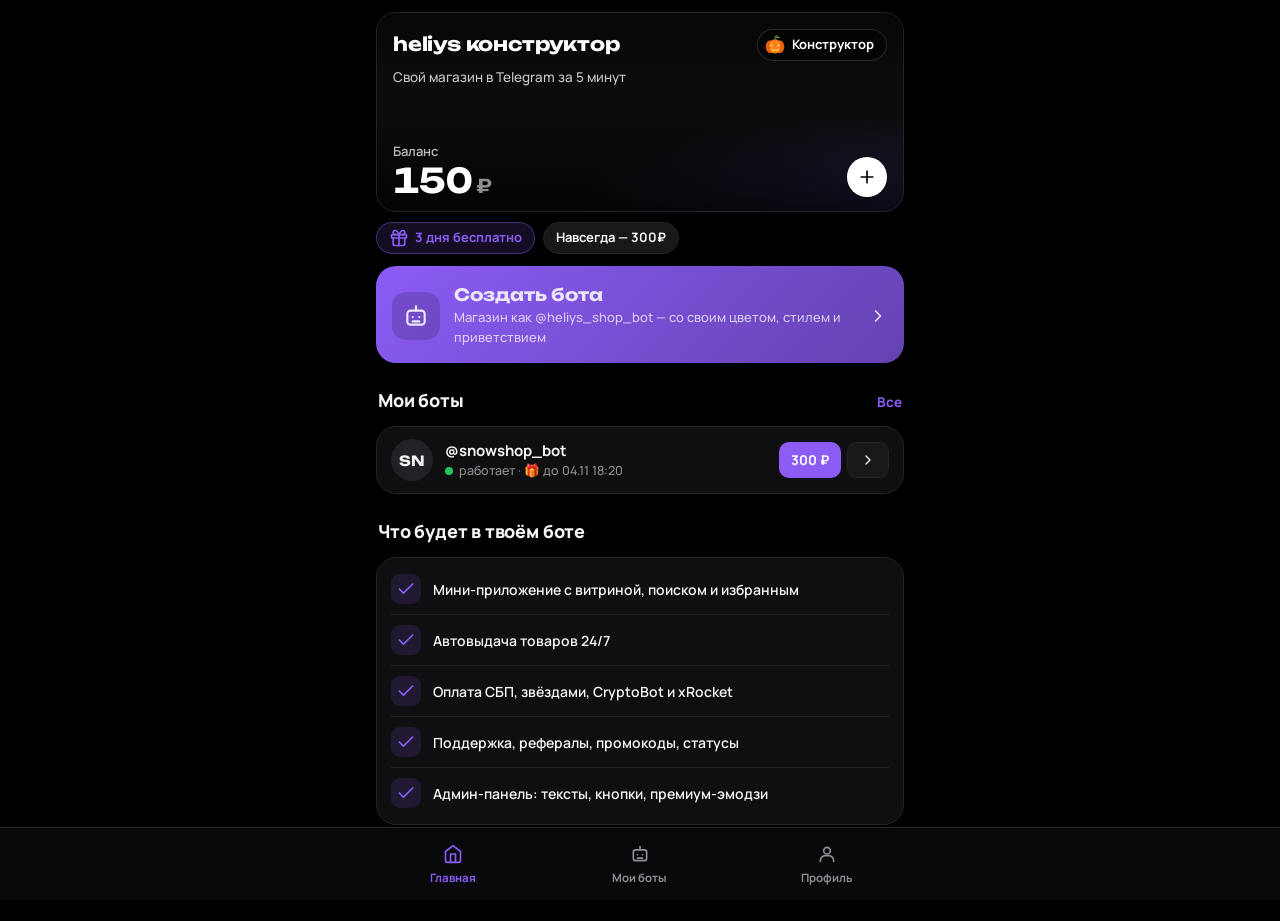
==== webapp/ctor.html @ ac33cf0c "Constructor mini app: CTA gradient uses the chosen accent only Co-Authored-By: Claude Opus 5.5 <nore" ====
<!doctype html>
<html lang="ru" data-theme="dark">
<head>
<meta charset="utf-8">
<meta name="viewport" content="width=device-width, initial-scale=1, maximum-scale=1, viewport-fit=cover">
<meta name="color-scheme" content="dark">
<title>Конструктор</title>
<script src="https://telegram.org/js/telegram-web-app.js"></script>
<link rel="preconnect" href="https://fonts.googleapis.com">
<link rel="preconnect" href="https://fonts.gstatic.com" crossorigin>
<link href="https://fonts.googleapis.com/css2?family=Manrope:wght@400;500;600;700;800&family=Unbounded:wght@500;600;700&display=swap" rel="stylesheet">
<style>
/* Мини-приложение бота-конструктора. Тот же визуальный язык, что у витрины магазина (webapp/index.html). */
:root {
  --accent: #8b5cf6; --accent-ink: #fff;
  --accent-soft: color-mix(in srgb, var(--accent) 14%, transparent);
  --bg: #000; --surface: #0f0f11; --surface-2: #18181b; --surface-3: #222226; --line: #232328;
  --text: #f5f5f7; --muted: #8e8e96;
  --font: "Manrope", -apple-system, BlinkMacSystemFont, "Segoe UI", Roboto, Arial, sans-serif;
  --display: "Unbounded", "Manrope", sans-serif;
  --safe-b: env(safe-area-inset-bottom, 0px);
  --r-lg: 20px; --r-md: 14px; --r-sm: 10px;
  color-scheme: dark;
}
* { box-sizing: border-box; -webkit-tap-highlight-color: transparent; }
html, body { margin: 0; min-height: 100%; }
body { font: 500 15px/1.5 var(--font); color: var(--text); background: var(--bg); overflow-x: hidden; -webkit-font-smoothing: antialiased; }
button { font: inherit; color: inherit; border: 0; background: none; cursor: pointer; padding: 0; }
input, textarea { font: inherit; color: inherit; }
:focus-visible { outline: 2px solid var(--accent); outline-offset: 2px; }
.ic { width: 20px; height: 20px; flex: none; display: block; }
.ic.sm { width: 16px; height: 16px; }
.wrap { position: relative; max-width: 560px; margin: 0 auto; padding: 12px 16px calc(96px + var(--safe-b)); }
.screen { display: none; animation: rise .22s ease-out; }
.screen.on { display: block; }
@keyframes rise { from { opacity: 0; transform: translateY(6px); } to { opacity: 1; transform: none; } }
.pe { display: inline-grid; place-items: center; width: 1.25em; height: 1.25em; vertical-align: -0.25em; }
.pe img, .pe video, .pe svg { width: 100%; height: 100%; object-fit: contain; }

/* ---------- карточка ---------- */
.hero { position: relative; overflow: hidden; border-radius: var(--r-lg); min-height: 200px; padding: 16px; color: #fff; isolation: isolate;
  border: 1px solid var(--line); background: radial-gradient(90% 70% at 100% 100%, color-mix(in srgb, var(--hc, var(--accent)) 26%, transparent), transparent 70%), #0c0c0e; }
.hero-media { position: absolute; inset: 0; z-index: -2; }
.hero-media img, .hero-media video { width: 100%; height: 100%; object-fit: cover; display: block; }
.hero::after { content: ""; position: absolute; inset: 0; z-index: -1; background: linear-gradient(180deg, rgba(0,0,0,.45) 0%, rgba(0,0,0,0) 36%, rgba(0,0,0,0) 50%, rgba(0,0,0,.72) 100%); }
.hero-top { position: relative; z-index: 1; display: flex; align-items: center; gap: 8px; }
.hero-title { font: 700 19px/1.15 var(--display); letter-spacing: -.01em; flex: 1; min-width: 0; overflow: hidden; text-overflow: ellipsis; white-space: nowrap; }
.hero-sub { position: relative; z-index: 1; margin-top: 6px; font-size: 13.5px; color: rgba(255,255,255,.78); max-width: 34ch; }
.badge { display: inline-flex; align-items: center; gap: 6px; height: 32px; padding: 0 12px 0 6px; border-radius: 999px; background: rgba(0,0,0,.55); border: 1px solid rgba(255,255,255,.14); font-weight: 700; font-size: 13px; white-space: nowrap; }
.badge .bi { width: 22px; height: 22px; display: grid; place-items: center; font-size: 17px; }
.hero-bottom { position: absolute; z-index: 1; left: 16px; right: 16px; bottom: 14px; display: flex; align-items: flex-end; justify-content: space-between; gap: 12px; }
.hero-label { font-size: 13px; color: rgba(255,255,255,.72); font-weight: 600; }
.balance { font: 700 34px/1 var(--display); letter-spacing: -.02em; font-variant-numeric: tabular-nums; margin-top: 2px; }
.balance small { font-size: 19px; font-weight: 600; color: rgba(255,255,255,.55); margin-left: 4px; }
.plus { width: 40px; height: 40px; border-radius: 50%; display: grid; place-items: center; background: #fff; color: #000; flex: none; transition: transform .15s; }
.plus:active { transform: scale(.94); }
.fx { position: absolute; inset: 0; z-index: 0; pointer-events: none; overflow: hidden; }
.bat { position: absolute; top: var(--y); left: -12%; width: var(--s); animation: fly var(--d) linear var(--delay) infinite; }
.bat.rev { animation-name: fly-rev; }
.bat .bob { animation: bob calc(var(--d) / 4) ease-in-out infinite; }
.bat svg { width: 100%; display: block; overflow: visible; }
.bat.rev svg { transform: scaleX(-1); }
.bat .wing { transform-box: fill-box; transform-origin: 50% 70%; animation: flap .34s ease-in-out infinite; }
@keyframes fly { from { left: -14%; } to { left: 112%; } }
@keyframes fly-rev { from { left: 112%; } to { left: -14%; } }
@keyframes bob { 0%, 100% { transform: translateY(0) rotate(-4deg); } 50% { transform: translateY(14px) rotate(5deg); } }
@keyframes flap { 0%, 100% { transform: scaleY(1); } 50% { transform: scaleY(.35) translateY(4px); } }
.p { position: absolute; top: -10%; left: var(--x); width: var(--s); height: var(--s); animation: fall var(--d) linear var(--delay) infinite; opacity: var(--o, .9); }
.p.up { top: auto; bottom: -10%; animation-name: rise-up; }
.p > * { width: 100%; height: 100%; display: block; animation: sway calc(var(--d) / 3) ease-in-out infinite alternate; }
@keyframes fall { to { top: 110%; } }
@keyframes rise-up { to { bottom: 110%; } }
@keyframes sway { from { transform: translateX(-10px) rotate(-25deg); } to { transform: translateX(10px) rotate(35deg); } }
.flake { border-radius: 50%; background: #fff; }
.pumpkin { transform-origin: 50% 85%; animation: wobble 2.6s ease-in-out infinite; }
.pumpkin .face { animation: flicker 1.8s steps(1) infinite; }
@keyframes wobble { 0%, 100% { transform: rotate(-8deg); } 50% { transform: rotate(8deg) translateY(-1px); } }
@keyframes flicker { 0%, 100% { opacity: 1; } 42% { opacity: .55; } 45% { opacity: 1; } 70% { opacity: .8; } }
.spin { animation: spin 9s linear infinite; }
.beat { animation: beat 1.1s ease-in-out infinite; transform-origin: center; }
.sway-i { animation: wobble 3s ease-in-out infinite; transform-origin: 50% 100%; }
.blink { animation: flicker 1.2s steps(1) infinite; }
@keyframes spin { to { transform: rotate(360deg); } }
@keyframes beat { 0%, 100% { transform: scale(1); } 15% { transform: scale(1.18); } 30% { transform: scale(.96); } 45% { transform: scale(1.1); } }
@media (prefers-reduced-motion: reduce) { .fx { display: none; } .spin, .beat, .sway-i, .pumpkin, .blink { animation: none; } }

/* ---------- блоки ---------- */
.card { background: var(--surface); border: 1px solid var(--line); border-radius: var(--r-lg); }
.section-title { display: flex; align-items: baseline; justify-content: space-between; margin: 24px 2px 12px; font-weight: 800; font-size: 18px; letter-spacing: -.01em; }
.section-title button { font-weight: 700; font-size: 13.5px; color: var(--accent); }
.pills { display: flex; gap: 8px; flex-wrap: wrap; margin-top: 10px; }
.pill { display: inline-flex; align-items: center; gap: 6px; height: 32px; padding: 0 12px; border-radius: 999px; background: var(--surface-2); border: 1px solid var(--line); font-weight: 700; font-size: 13px; }
.pill.acc { background: var(--accent-soft); border-color: color-mix(in srgb, var(--accent) 40%, transparent); color: var(--accent); }
.cta { margin-top: 12px; width: 100%; display: flex; align-items: center; gap: 14px; padding: 16px; text-align: left; border-radius: var(--r-lg);
  background: linear-gradient(135deg, var(--accent), color-mix(in srgb, var(--accent) 72%, #000)); color: var(--accent-ink); transition: transform .12s; }
.cta:active { transform: scale(.985); }
.cta .ci { width: 48px; height: 48px; border-radius: var(--r-md); display: grid; place-items: center; background: rgba(0,0,0,.18); font-size: 26px; flex: none; }
.cta .ci .ic { width: 26px; height: 26px; }
.cta b { display: block; font: 700 17px/1.2 var(--display); }
.cta span { display: block; font-size: 13px; opacity: .85; margin-top: 3px; }
.cta .arrow { margin-left: auto; flex: none; }
.feats { padding: 6px 14px; }
.feat { display: flex; align-items: center; gap: 12px; padding: 10px 0; border-bottom: 1px solid var(--line); font-weight: 600; font-size: 14px; }
.feat:last-child { border-bottom: 0; }
.feat .fi { width: 30px; height: 30px; border-radius: 9px; display: grid; place-items: center; background: var(--accent-soft); color: var(--accent); flex: none; font-size: 16px; }
.bot { display: flex; align-items: center; gap: 12px; padding: 12px 14px; }
.bot + .bot { border-top: 1px solid var(--line); }
.bot .av { width: 42px; height: 42px; border-radius: 50%; display: grid; place-items: center; background: var(--surface-3); font: 700 14px var(--display); flex: none; }
.bot .meta { flex: 1; min-width: 0; }
.bot .meta b { display: block; overflow: hidden; text-overflow: ellipsis; white-space: nowrap; }
.bot .meta small { display: block; color: var(--muted); font-size: 12.5px; }
.st { display: inline-block; width: 8px; height: 8px; border-radius: 50%; margin-right: 6px; background: var(--muted); }
.st.running { background: #22c55e; } .st.failed, .st.expired { background: #ef4444; } .st.stopped { background: #eab308; }
.bot-actions { display: flex; gap: 6px; flex: none; }
.btn { display: inline-flex; align-items: center; justify-content: center; gap: 8px; height: 44px; padding: 0 18px; border-radius: var(--r-md); font-weight: 700; background: var(--accent); color: var(--accent-ink); transition: opacity .15s, transform .12s; white-space: nowrap; }
.btn:active { transform: scale(.97); }
.btn:disabled { opacity: .45; }
.btn.sm { height: 36px; padding: 0 12px; font-size: 13.5px; border-radius: var(--r-sm); }
.btn.ghost { background: var(--surface-2); color: var(--text); border: 1px solid var(--line); }
.btn.block { width: 100%; }
.empty { padding: 28px 16px; text-align: center; color: var(--muted); }
.empty .ei { font-size: 34px; margin-bottom: 6px; }

/* ---------- профиль ---------- */
.me { display: flex; align-items: center; gap: 14px; padding: 16px; }
.me .av { width: 56px; height: 56px; border-radius: 50%; overflow: hidden; display: grid; place-items: center; background: var(--surface-3); font: 700 18px var(--display); flex: none; }
.me .av img { width: 100%; height: 100%; object-fit: cover; }
.me b { font: 700 17px var(--display); display: block; }
.me small { color: var(--muted); }
.amounts { display: grid; grid-template-columns: repeat(3, minmax(0, 1fr)); gap: 8px; }
.amounts button { height: 46px; border-radius: var(--r-md); background: var(--surface-2); border: 1px solid var(--line); font-weight: 700; }
.amounts button.on { border-color: var(--accent); background: var(--accent-soft); color: var(--accent); }
.inp { width: 100%; height: 48px; border-radius: var(--r-md); border: 1px solid var(--line); background: var(--surface-2); padding: 0 14px; outline: none; }
.area { width: 100%; min-height: 104px; border-radius: var(--r-md); border: 1px solid var(--line); background: var(--surface-2); padding: 12px 14px; outline: none; resize: none; }
.inp:focus, .area:focus { border-color: var(--accent); }
.hint { color: var(--muted); font-size: 13px; margin: 8px 2px 0; }
.counter { text-align: right; color: var(--muted); font-size: 12px; margin-top: 4px; font-variant-numeric: tabular-nums; }
.counter.bad { color: #ef4444; }

/* ---------- мастер ---------- */
.wz-head { display: flex; align-items: center; gap: 10px; margin-bottom: 12px; }
.wz-head .back { width: 40px; height: 40px; border-radius: 50%; display: grid; place-items: center; background: var(--surface-2); border: 1px solid var(--line); flex: none; }
.progress { flex: 1; display: grid; grid-template-columns: repeat(7, 1fr); gap: 4px; }
.progress i { height: 5px; border-radius: 9px; background: var(--surface-3); transition: background .25s; }
.progress i.on { background: var(--accent); }
.wz-step { color: var(--muted); font-weight: 700; font-size: 13px; flex: none; font-variant-numeric: tabular-nums; }
.preview-label { color: var(--muted); font-size: 12.5px; font-weight: 700; margin: 0 2px 8px; text-transform: uppercase; letter-spacing: .04em; }
.preview .hero { min-height: 206px; }
.hero-sub { display: -webkit-box; -webkit-line-clamp: 2; -webkit-box-orient: vertical; overflow: hidden; }
.preview .fake-bal { font: 700 26px/1 var(--display); }
.preview .fake-btn { height: 34px; padding: 0 14px; border-radius: 10px; display: inline-flex; align-items: center; font-weight: 700; font-size: 13px; background: var(--pc); color: var(--pink); }
.wz-title { font: 700 21px/1.2 var(--display); margin: 22px 2px 4px; letter-spacing: -.01em; }
.wz-sub { color: var(--muted); margin: 0 2px 16px; font-size: 14px; }
.swatches { display: grid; grid-template-columns: repeat(3, minmax(0, 1fr)); gap: 10px; }
.sw { display: flex; flex-direction: column; align-items: center; gap: 8px; padding: 14px 6px 12px; border-radius: var(--r-md); background: var(--surface); border: 1.5px solid var(--line); font-weight: 700; font-size: 13.5px; transition: border-color .15s, transform .12s; }
.sw:active { transform: scale(.97); }
.sw i { width: 40px; height: 40px; border-radius: 50%; background: var(--c); box-shadow: inset 0 0 0 1px rgba(255,255,255,.18); display: grid; place-items: center; color: #fff; }
.sw.on { border-color: var(--c2, var(--accent)); background: color-mix(in srgb, var(--c2, var(--accent)) 10%, var(--surface)); }
.custom { margin-top: 10px; display: flex; align-items: center; gap: 10px; padding: 12px; }
.custom input[type=color] { width: 46px; height: 46px; border: 0; padding: 0; border-radius: 12px; background: none; flex: none; cursor: pointer; }
.custom input[type=color]::-webkit-color-swatch-wrapper { padding: 0; }
.custom input[type=color]::-webkit-color-swatch { border: 1px solid var(--line); border-radius: 12px; }
.custom .inp { flex: 1; text-transform: lowercase; }
.custom-btn { margin-top: 10px; width: 100%; height: 48px; border-radius: var(--r-md); border: 1.5px dashed var(--line); color: var(--text); font-weight: 700; display: flex; align-items: center; justify-content: center; gap: 8px; }
.custom-btn.on { border-style: solid; border-color: var(--accent); color: var(--accent); }
.styles { display: grid; grid-template-columns: repeat(2, minmax(0, 1fr)); gap: 10px; }
.sty { display: flex; align-items: center; gap: 10px; padding: 12px; border-radius: var(--r-md); background: var(--surface); border: 1.5px solid var(--line); font-weight: 700; font-size: 14px; text-align: left; transition: border-color .15s; }
.sty .si { width: 34px; height: 34px; border-radius: 10px; display: grid; place-items: center; background: var(--surface-2); flex: none; font-size: 18px; }
.sty.on { border-color: var(--accent); background: color-mix(in srgb, var(--accent) 10%, var(--surface)); }
.chips { display: flex; flex-wrap: wrap; gap: 8px; margin-top: 12px; }
.chip { padding: 8px 12px; border-radius: 12px; background: var(--surface-2); border: 1px solid var(--line); font-weight: 600; font-size: 13px; text-align: left; line-height: 1.35; }
.chip:active { border-color: var(--accent); }
.wz-bar { position: fixed; left: 0; right: 0; bottom: 0; z-index: 20; padding: 10px 16px calc(10px + var(--safe-b)); background: linear-gradient(180deg, transparent, var(--bg) 30%); }
.wz-bar .in { max-width: 560px; margin: 0 auto; display: flex; gap: 8px; }
.wz-bar .btn { flex: 1; height: 50px; font-size: 15.5px; }
.wz-bar .btn.ghost { flex: 0 0 auto; }
.wz-done { text-align: center; padding: 48px 12px; }
.wz-done .di { width: 72px; height: 72px; margin: 0 auto 14px; border-radius: 50%; display: grid; place-items: center; background: var(--accent-soft); color: var(--accent); }
.wz-done .di .ic { width: 36px; height: 36px; }
.wz-done h2 { font: 700 21px var(--display); margin: 0 0 8px; }
.wz-done p { color: var(--muted); margin: 0 0 20px; }
.steps-left { text-align: left; margin: 0 auto 22px; max-width: 340px; }
.steps-left div { display: flex; gap: 10px; align-items: center; padding: 8px 0; font-weight: 600; }
.steps-left span { width: 26px; height: 26px; border-radius: 50%; display: grid; place-items: center; background: var(--surface-2); border: 1px solid var(--line); font-size: 12.5px; font-weight: 800; flex: none; }

/* ---------- навигация, тосты ---------- */
.nav { position: fixed; left: 0; right: 0; bottom: 0; z-index: 20; padding: 8px 16px calc(8px + var(--safe-b)); background: rgba(10,10,12,.94); border-top: 1px solid var(--line); backdrop-filter: blur(16px); }
.nav .in { max-width: 560px; margin: 0 auto; display: grid; grid-template-columns: repeat(3, 1fr); }
.nav button { display: flex; flex-direction: column; align-items: center; gap: 3px; padding: 6px 0; font-size: 11.5px; font-weight: 700; color: var(--muted); }
.nav button.on { color: var(--accent); }
.nav .ni { width: 24px; height: 24px; display: grid; place-items: center; font-size: 20px; }
.toast { position: fixed; left: 50%; bottom: calc(96px + var(--safe-b)); transform: translateX(-50%) translateY(20px); z-index: 60; max-width: calc(100% - 32px); padding: 12px 16px; border-radius: var(--r-md); background: #26262b; color: #fff; font-weight: 600; font-size: 14px; opacity: 0; transition: opacity .2s, transform .2s; pointer-events: none; box-shadow: 0 8px 30px rgba(0,0,0,.4); }
.toast.on { opacity: 1; transform: translateX(-50%) translateY(0); }
.loader { display: grid; place-items: center; min-height: 70vh; color: var(--muted); }
.spinner { width: 32px; height: 32px; border-radius: 50%; border: 3px solid var(--surface-3); border-top-color: var(--accent); animation: spin .8s linear infinite; }
.err { text-align: center; padding: 60px 20px; color: var(--muted); }
.err b { display: block; color: var(--text); font: 700 18px var(--display); margin-bottom: 8px; }
</style>
</head>
<body>
<div class="wrap">
  <div id="loader" class="loader"><div class="spinner"></div></div>
  <section class="screen" id="s-home"></section>
  <section class="screen" id="s-bots"></section>
  <section class="screen" id="s-profile"></section>
  <section class="screen" id="s-wizard"></section>
  <section class="screen" id="s-error"></section>
</div>
<nav class="nav" id="nav" hidden></nav>
<div class="wz-bar" id="wzbar" hidden><div class="in"></div></div>
<div class="toast" id="toast"></div>
<script>
"use strict";
const tg = window.Telegram && window.Telegram.WebApp;
const DEMO = !(tg && tg.initData) || location.hash === "#demo";
const S = { tab: "home", app: null, user: null, wz: null, emoji: {}, topupAmount: null };
const $ = (s, r = document) => r.querySelector(s);
const esc = (s) => String(s == null ? "" : s).replace(/[&<>"']/g, (c) => ({ "&": "&amp;", "<": "&lt;", ">": "&gt;", '"': "&quot;", "'": "&#39;" }[c]));
const plain = (s) => String(s || "").replace(/<[^>]+>/g, "");
const money = (v) => { v = Math.round((+v || 0) * 100) / 100; return (Number.isInteger(v) ? v.toLocaleString("ru-RU") : v.toLocaleString("ru-RU", { minimumFractionDigits: 2, maximumFractionDigits: 2 })) + " ₽"; };
const T = (k) => (S.app && S.app.texts[k]) || "";
function haptic(kind = "light") { try { tg && tg.HapticFeedback && (kind === "ok" ? tg.HapticFeedback.notificationOccurred("success") : kind === "err" ? tg.HapticFeedback.notificationOccurred("error") : tg.HapticFeedback.impactOccurred(kind)); } catch (e) {} }
function toast(msg) { const t = $("#toast"); t.textContent = msg; t.classList.add("on"); clearTimeout(toast.t); toast.t = setTimeout(() => t.classList.remove("on"), 2600); }
function inkFor(hex) {
  const h = String(hex || "#8b5cf6").replace("#", ""); const n = parseInt(h.length === 3 ? h.split("").map((c) => c + c).join("") : h, 16);
  return (0.299 * ((n >> 16) & 255) + 0.587 * ((n >> 8) & 255) + 0.114 * (n & 255)) > 150 ? "#140a02" : "#ffffff";
}
function setAccent(hex) {
  const r = document.documentElement.style;
  r.setProperty("--accent", hex); r.setProperty("--accent-ink", inkFor(hex));
}

/* ---------- иконки ---------- */
const ICONS = {
  home: '<path d="m3 9 9-7 9 7v11a2 2 0 0 1-2 2H5a2 2 0 0 1-2-2z"/><path d="M9 22V12h6v10"/>',
  bot: '<rect x="4" y="7" width="16" height="13" rx="3"/><path d="M12 3v4M9 13h.01M15 13h.01M9 17h6"/>',
  user: '<circle cx="12" cy="8" r="4"/><path d="M4 21v-1a6 6 0 0 1 6-6h4a6 6 0 0 1 6 6v1"/>',
  plus: '<path d="M12 5v14M5 12h14"/>',
  left: '<path d="m15 18-6-6 6-6"/>',
  right: '<path d="m9 18 6-6-6-6"/>',
  check: '<path d="M20 6 9 17l-5-5"/>',
  chat: '<path d="M21 15a2 2 0 0 1-2 2H7l-4 4V5a2 2 0 0 1 2-2h14a2 2 0 0 1 2 2z"/>',
  card: '<rect x="2" y="5" width="20" height="14" rx="2"/><path d="M2 10h20"/>',
  spark: '<path d="M9.94 15.5A2 2 0 0 0 8.5 14.06l-6.13-1.58a.5.5 0 0 1 0-.96L8.5 9.94A2 2 0 0 0 9.94 8.5l1.58-6.13a.5.5 0 0 1 .96 0L14.06 8.5A2 2 0 0 0 15.5 9.94l6.13 1.58a.5.5 0 0 1 0 .96L15.5 14.06a2 2 0 0 0-1.44 1.44l-1.58 6.13a.5.5 0 0 1-.96 0z"/>',
  gift: '<rect x="3" y="8" width="18" height="4" rx="1"/><path d="M12 8v13"/><path d="M19 12v7a2 2 0 0 1-2 2H7a2 2 0 0 1-2-2v-7"/><path d="M7.5 8a2.5 2.5 0 0 1 0-5C10 3 12 8 12 8s2-5 4.5-5a2.5 2.5 0 0 1 0 5"/>',
  palette: '<circle cx="13.5" cy="6.5" r="1"/><circle cx="17.5" cy="10.5" r="1"/><circle cx="8.5" cy="7.5" r="1"/><circle cx="6.5" cy="12.5" r="1"/><path d="M12 2a10 10 0 0 0 0 20c1.1 0 2-.9 2-2 0-.5-.2-1-.5-1.3-.3-.4-.5-.8-.5-1.3 0-1.1.9-2 2-2h2.3A5.7 5.7 0 0 0 22 9.7C22 5.4 17.5 2 12 2z"/>',
  send: '<path d="m22 2-7 20-4-9-9-4z"/><path d="M22 2 11 13"/>',
  store: '<path d="M3 9l1.5-5h15L21 9"/><path d="M4 9v11h16V9"/><path d="M10 20v-5h4v5"/>',
};
const svg = (n, cls = "") => `<svg class="ic ${cls}" viewBox="0 0 24 24" fill="none" stroke="currentColor" stroke-width="2" stroke-linecap="round" stroke-linejoin="round" aria-hidden="true">${ICONS[n] || ""}</svg>`;
const SLOT_SVG = { create: "bot", bots: "bot", topup: "card", support: "chat", feat: "check", trial: "gift", home: "home", profile: "user" };
function ic(slot) {
  const i = S.app && S.app.icons[slot];
  if (i && i.id) return `<span class="pe" data-eid="${esc(i.id)}">${esc(i.e)}</span>`;
  return SLOT_SVG[slot] ? svg(SLOT_SVG[slot]) : esc((i && i.e) || "");
}

/* ---------- премиум-эмодзи ---------- */
let lottieP = null;
function loadLottie() {
  if (window.lottie) return Promise.resolve(window.lottie);
  if (!lottieP) lottieP = new Promise((res, rej) => { const s = document.createElement("script"); s.src = "https://cdnjs.cloudflare.com/ajax/libs/lottie-web/5.12.2/lottie_light.min.js"; s.onload = () => res(window.lottie); s.onerror = rej; document.head.appendChild(s); });
  return lottieP;
}
async function hydrateEmoji(root = document) {
  root.querySelectorAll("tg-emoji[emoji-id]").forEach((el) => { const sp = document.createElement("span"); sp.className = "pe"; sp.dataset.eid = el.getAttribute("emoji-id"); sp.textContent = el.textContent; el.replaceWith(sp); });
  const els = [...root.querySelectorAll(".pe[data-eid]:not([data-done])")];
  if (!els.length || DEMO) return;
  const need = [...new Set(els.map((e) => e.dataset.eid))].filter((id) => !(id in S.emoji));
  if (need.length) {
    try { Object.assign(S.emoji, await (await fetch("/api/emoji?ids=" + need.join(","))).json()); } catch (e) {}
    need.forEach((id) => { if (!(id in S.emoji)) S.emoji[id] = null; });
  }
  for (const el of els) {
    const info = S.emoji[el.dataset.eid]; el.dataset.done = "1";
    if (!info) continue;
    const url = "/" + info.url;
    if (info.type === "image") el.innerHTML = `<img src="${url}" alt="">`;
    else if (info.type === "video") el.innerHTML = `<video src="${url}" ${info.thumb ? `poster="/${info.thumb}"` : ""} autoplay loop muted playsinline></video>`;
    else { try { const lottie = await loadLottie(); el.textContent = ""; lottie.loadAnimation({ container: el, renderer: "svg", loop: true, autoplay: true, path: url }); } catch (e) {} }
  }
}

/* ---------- сезонные значки и эффекты (как в витрине магазина) ---------- */
const PUMPKIN = `<svg class="pumpkin" viewBox="0 0 64 64" width="22" height="22" aria-hidden="true"><path d="M31 13c-1-5 2-9 7-10l1.5 3.3c-3.4.8-4.6 3.3-4 6.7z" fill="#5c8a2c"/><path d="M36 9c4-3 9-2 11 1-4 0-7 1-9 3z" fill="#7cb342"/><ellipse cx="19" cy="37" rx="14" ry="19" fill="#e8620c"/><ellipse cx="45" cy="37" rx="14" ry="19" fill="#e8620c"/><ellipse cx="32" cy="36" rx="15" ry="21" fill="#ff8a1f"/><path d="M32 16c-4 6-4 34 0 41M32 16c4 6 4 34 0 41" stroke="#d9570a" stroke-width="1.6" fill="none" opacity=".7"/><g class="face" fill="#ffe066"><path d="M18 30l7 2-5 5z"/><path d="M46 30l-7 2 5 5z"/><path d="M17 42c4 5 9 7 15 7s11-2 15-7l-4 1-2 3-3-2-3 3-3-3-3 3-3-3-3 2-2-3z"/></g></svg>`;
const BAT = `<svg viewBox="0 0 64 30" aria-hidden="true"><g fill="var(--fx)"><g class="wing"><path d="M30 14C24 4 12 1 1 7c6 1 8.5 4 7.5 8.5 4-3.2 8.5-2.2 10.5 1.8 3-3.8 7-3.6 11 .7z"/><path d="M34 14c6-10 18-13 29-7-6 1-8.5 4-7.5 8.5-4-3.2-8.5-2.2-10.5 1.8-3-3.8-7-3.6-11 .7z"/></g><ellipse cx="32" cy="16" rx="4.4" ry="6.5"/><path d="M28.6 10.5l1-4.2 2 3zM35.4 10.5l-1-4.2-2 3z"/><circle cx="30.5" cy="13.5" r=".9" fill="#fff6c2"/><circle cx="33.5" cy="13.5" r=".9" fill="#fff6c2"/></g></svg>`;
const SEASON_ICON = {
  halloween: PUMPKIN,
  newyear: `<svg class="sway-i" viewBox="0 0 64 64" width="22" height="22"><path d="M32 4l8 14h-4l9 13h-5l10 15H14l10-15h-5l9-13h-4z" fill="#2fbf71"/><rect x="28" y="46" width="8" height="10" rx="2" fill="#8d5a2b"/><g class="blink"><circle cx="27" cy="25" r="2.4" fill="#ffd54a"/><circle cx="38" cy="34" r="2.4" fill="#ff5d73"/><circle cx="24" cy="41" r="2.4" fill="#4fc3ff"/><circle cx="41" cy="43" r="2.4" fill="#ffd54a"/></g><path d="M32 1l2 4 4 .5-3 3 .8 4-3.8-2-3.8 2 .8-4-3-3 4-.5z" fill="#ffd54a"/></svg>`,
  winter: `<svg class="spin" viewBox="0 0 64 64" width="22" height="22"><g stroke="#bfe8ff" stroke-width="4" stroke-linecap="round"><path d="M32 4v56M8 18l48 28M8 46l48-28"/><path d="M24 8l8 6 8-6M24 56l8-6 8 6" fill="none"/></g></svg>`,
  autumn: `<svg class="sway-i" viewBox="0 0 64 64" width="22" height="22"><path d="M32 4c6 8 18 10 22 6-1 8 2 14 6 16-6 3-8 9-6 14-7-2-13 2-16 8-2-6-8-9-14-8 2-5 0-11-6-14 4-2 7-8 6-16 4 4 13 2 8-6z" fill="#ff8a1f"/><path d="M32 60V18" stroke="#8d4a12" stroke-width="3"/></svg>`,
  spring: `<svg class="spin" viewBox="0 0 64 64" width="22" height="22"><g fill="#ff8fc0"><ellipse cx="32" cy="16" rx="9" ry="13"/><ellipse cx="32" cy="48" rx="9" ry="13"/><ellipse cx="16" cy="32" rx="13" ry="9"/><ellipse cx="48" cy="32" rx="13" ry="9"/></g><circle cx="32" cy="32" r="8" fill="#ffd54a"/></svg>`,
  summer: `<svg viewBox="0 0 64 64" width="22" height="22"><g class="spin" style="transform-origin:32px 32px"><g stroke="#ffc531" stroke-width="5" stroke-linecap="round"><path d="M32 3v9M32 52v9M3 32h9M52 32h9M11 11l6 6M47 47l6 6M11 53l6-6M47 17l6-6"/></g></g><circle cx="32" cy="32" r="13" fill="#ffd54a"/></svg>`,
  valentine: `<svg class="beat" viewBox="0 0 64 64" width="22" height="22"><path d="M32 56S6 40 6 22C6 13 13 7 21 7c5 0 9 3 11 7 2-4 6-7 11-7 8 0 15 6 15 15 0 18-26 34-26 34z" fill="#ff4d6d"/></svg>`,
};
const rnd = (a, b) => a + Math.random() * (b - a);
function fxHtml(season) {
  const out = [];
  if (season === "halloween") {
    for (let i = 0; i < 5; i++) { const d = rnd(9, 16); out.push(`<div class="bat ${i % 2 ? "rev" : ""}" style="--y:${rnd(22, 52)}%;--s:${rnd(30, 52)}px;--d:${d}s;--delay:${-rnd(0, d)}s"><div class="bob">${BAT}</div></div>`); }
  } else if (season === "newyear" || season === "winter") {
    for (let i = 0; i < 22; i++) { const d = rnd(6, 13); out.push(`<div class="p" style="--x:${rnd(0, 100)}%;--s:${rnd(3, 7)}px;--d:${d}s;--delay:${-rnd(0, d)}s;--o:${rnd(.5, 1)}"><i class="flake"></i></div>`); }
  } else if (season === "autumn" || season === "spring") {
    const leaf = season === "autumn" ? (c) => `<svg viewBox="0 0 24 24"><path d="M12 2c3 3 8 4 9 3 0 6-3 13-9 17C6 18 3 11 3 5c1 1 6 0 9-3z" fill="${c}"/></svg>` : (c) => `<svg viewBox="0 0 24 24"><ellipse cx="12" cy="12" rx="6" ry="10" fill="${c}"/></svg>`;
    const colors = season === "autumn" ? ["#ff8a1f", "#e8620c", "#ffb000", "#c94b1a"] : ["#ff9cc8", "#ffc0dc", "#ff7eb6"];
    for (let i = 0; i < 10; i++) { const d = rnd(8, 15); out.push(`<div class="p" style="--x:${rnd(0, 100)}%;--s:${rnd(12, 22)}px;--d:${d}s;--delay:${-rnd(0, d)}s">${leaf(colors[i % colors.length])}</div>`); }
  } else if (season === "valentine" || season === "summer") {
    const item = season === "valentine" ? () => `<svg viewBox="0 0 24 24"><path d="M12 21S2 15 2 8.5C2 5 4.6 3 7.5 3 9.5 3 11 4.2 12 6c1-1.8 2.5-3 4.5-3C19.4 3 22 5 22 8.5 22 15 12 21 12 21z" fill="#ff4d6d"/></svg>` : () => `<i class="flake" style="background:rgba(255,255,255,.25);box-shadow:inset 0 0 0 1.5px rgba(255,255,255,.7)"></i>`;
    for (let i = 0; i < 10; i++) { const d = rnd(7, 14); out.push(`<div class="p up" style="--x:${rnd(0, 100)}%;--s:${rnd(10, 20)}px;--d:${d}s;--delay:${-rnd(0, d)}s;--o:${rnd(.5, .9)}">${item()}</div>`); }
  }
  return out.join("");
}

/* ---------- API ---------- */
async function api(path, body) {
  if (DEMO) return demoApi(path, body);
  const r = await fetch("/c/api/" + path, { method: body ? "POST" : "GET", headers: { "X-Init-Data": tg.initData, "Content-Type": "application/json" }, body: body ? JSON.stringify(body) : undefined });
  let data = {};
  try { data = await r.json(); } catch (e) {}
  if (!r.ok || data.ok === false) throw new Error(data.message || "Ошибка, попробуйте ещё раз");
  return data;
}

/* ---------- навигация ---------- */
const TABS = [["home", "home", "app_home"], ["bots", "bots", "app_bots"], ["profile", "profile", "app_profile"]];
function renderNav() {
  const nav = $("#nav");
  nav.hidden = S.tab === "wizard";
  nav.innerHTML = '<div class="in">' + TABS.map(([id, icon, txt]) => `<button data-tab="${id}" class="${S.tab === id ? "on" : ""}"><span class="ni">${ic(icon)}</span><span>${T(txt)}</span></button>`).join("") + "</div>";
  hydrateEmoji(nav);
}
function show(id) {
  document.querySelectorAll(".screen").forEach((s) => s.classList.toggle("on", s.id === "s-" + id));
  window.scrollTo(0, 0);
}
function go(tab) {
  S.tab = tab;
  $("#wzbar").hidden = tab !== "wizard";
  if (tab === "home") renderHome(); else if (tab === "bots") renderBots(); else if (tab === "profile") renderProfile(); else if (tab === "wizard") renderWizard();
  renderNav(); show(tab);
  try { if (tg && tg.BackButton) tab === "home" ? tg.BackButton.hide() : tg.BackButton.show(); } catch (e) {}
}

/* ---------- главная ---------- */
function badgeHtml(season, text, iconSlot) {
  const i = S.app.icons[iconSlot || "badge"];
  const icon = i && i.id ? ic(iconSlot || "badge") : (SEASON_ICON[season] || esc((i && i.e) || ""));
  return text ? `<span class="badge"><span class="bi">${icon}</span>${text}</span>` : "";
}
function heroHtml() {
  const a = S.app, u = S.user;
  const bg = a.bg ? (a.bg.type === "video" ? `<video src="${esc(a.bg.url)}" autoplay loop muted playsinline></video>` : `<img src="${esc(a.bg.url)}" alt="">`) : "";
  const [whole, frac] = String(Math.round(u.balance * 100) / 100).split(".");
  return `<div class="hero" style="--fx:${a.season === "halloween" ? "#ff7a1a" : "var(--accent)"}">
    <div class="hero-media">${bg}</div><div class="fx">${fxHtml(a.season)}</div>
    <div class="hero-top"><div class="hero-title">${T("app_title")}</div>${badgeHtml(a.season, T("app_badge"))}</div>
    <div class="hero-sub">${T("app_sub")}</div>
    <div class="hero-bottom"><div><div class="hero-label">${T("app_balance")}</div>
      <div class="balance">${Number(whole).toLocaleString("ru-RU")}${frac ? "," + frac : ""}<small>₽</small></div></div>
      <button class="plus" data-act="topup" aria-label="${esc(plain(T("app_topup")))}">${svg("plus")}</button></div></div>`;
}
function pillsHtml() {
  const out = [];
  if (S.trial.on) out.push(`<span class="pill acc">${ic("trial")} ${T("app_trial")}</span>`);
  out.push(`<span class="pill">${T("app_price")}</span>`);
  return `<div class="pills">${out.join("")}</div>`;
}
function botRow(b) {
  const initials = esc((b.username || "B").replace(/bot$/i, "").slice(0, 2).toUpperCase());
  const sub = b.trial_until ? `🎁 до ${esc(b.trial_until)}` : "♾ навсегда";
  return `<div class="bot"><span class="av">${initials}</span><div class="meta"><b>@${esc(b.username || "—")}</b><small><i class="st ${esc(b.status)}"></i>${esc(b.status_text)} · ${sub}</small></div>
    <div class="bot-actions">${b.can_buy ? `<button class="btn sm" data-buy="${b.id}">${money(S.price)}</button>` : ""}${b.status === "running" && b.username ? `<button class="btn sm ghost" data-open="${esc(b.username)}" aria-label="Открыть">${svg("right", "sm")}</button>` : ""}</div></div>`;
}
function renderHome() {
  const feats = [1, 2, 3, 4, 5].map((n) => T("app_feat" + n)).filter((f) => plain(f).trim());
  const bots = S.bots.slice(0, 3);
  $("#s-home").innerHTML = heroHtml() + pillsHtml() + `
    <button class="cta" data-act="create"><span class="ci">${ic("create")}</span><span><b>${T("app_create")}</b><span>${T("app_create_sub")}</span></span><span class="arrow">${svg("right")}</span></button>
    ${bots.length ? `<div class="section-title">${T("app_bots")}<button data-tab="bots">Все</button></div><div class="card">${bots.map(botRow).join("")}</div>` : ""}
    ${feats.length ? `<div class="section-title">${T("app_feat_title")}</div><div class="card feats">${feats.map((f) => `<div class="feat"><span class="fi">${ic("feat")}</span><span>${f}</span></div>`).join("")}</div>` : ""}`;
  hydrateEmoji($("#s-home"));
}

/* ---------- мои боты ---------- */
function renderBots() {
  $("#s-bots").innerHTML = `<div class="section-title" style="margin-top:6px">${T("app_bots")}</div>` + (S.bots.length
    ? `<div class="card">${S.bots.map(botRow).join("")}</div><p class="hint">Товары, тексты и оплату настраивай в своём боте: открой его и отправь /admin.</p>`
    : `<div class="card empty"><div class="ei">${ic("bots")}</div>${T("app_no_bots")}</div>`)
    + `<button class="btn block" style="margin-top:14px" data-act="create">${ic("create")} ${T("app_create")}</button>`;
  hydrateEmoji($("#s-bots"));
}

/* ---------- профиль ---------- */
function renderProfile() {
  const u = S.user;
  const av = u.photo_url ? `<img src="${esc(u.photo_url)}" alt="">` : esc((u.first_name || "U").slice(0, 1).toUpperCase());
  const amounts = S.topup.amounts.length ? S.topup.amounts : [Math.ceil(S.topup.min)];
  $("#s-profile").innerHTML = `<div class="card me"><span class="av">${av}</span><div><b>${esc(u.first_name || "")}</b><small>${u.username ? "@" + esc(u.username) : "ID " + u.id}</small></div>
      <div style="margin-left:auto;text-align:right"><small>${T("app_balance")}</small><b>${money(u.balance)}</b></div></div>
    <div class="section-title">${T("app_topup_title")}</div>
    <div class="amounts">${amounts.map((a) => `<button data-amount="${a}" class="${S.topupAmount === a ? "on" : ""}">${money(a)}</button>`).join("")}</div>
    <input class="inp" id="amountInp" style="margin-top:8px" inputmode="decimal" placeholder="Своя сумма, от ${money(S.topup.min)}" value="${S.topupAmount && !amounts.includes(S.topupAmount) ? S.topupAmount : ""}">
    <p class="hint">${T("app_topup_hint")}</p>
    <button class="btn block" style="margin-top:12px" data-act="dotopup">${ic("topup")} ${T("app_topup")}</button>
    <div class="section-title">${T("app_support")}</div>
    <button class="btn block ghost" data-act="support">${ic("support")} ${T("app_support")}</button>`;
  hydrateEmoji($("#s-profile"));
}

/* ---------- мастер ---------- */
const STEPS = 4;
function wzState() {
  if (!S.wz) {
    const d = S.draft || {};
    S.wz = { step: 1, color: d.color || "", hex: d.hex || "#ff3d81", style: d.style || "", title: d.title || "", desc: d.desc || "", customOpen: d.color === "custom" };
  }
  return S.wz;
}
function wzAccent() {
  const w = wzState();
  if (w.color === "custom") return w.hex;
  const c = S.colors.find((x) => x.id === w.color);
  return c ? c.hex : S.app.accent;
}
function previewHtml() {
  const w = wzState();
  const season = w.style || "none";
  const st = S.styles.find((s) => s.id === season);
  const acc = wzAccent();
  const isBlack = w.color === "black";
  const title = esc(w.title.trim() || "Мой магазин");
  const desc = esc(w.desc.trim());
  return `<div class="preview-label">${T("app_preview")}</div><div class="preview"><div class="hero" style="--hc:${acc};--fx:${season === "halloween" ? "#ff7a1a" : acc};--pc:${acc};--pink:${inkFor(acc)};${isBlack ? "background:#050505;" : ""}">
    <div class="fx">${fxHtml(season)}</div>
    <div class="hero-top"><div class="hero-title">${title}</div>${st && st.badge ? `<span class="badge"><span class="bi">${SEASON_ICON[season] || ""}</span>${esc(st.badge)}</span>` : ""}</div>
    ${desc ? `<div class="hero-sub">${desc}</div>` : ""}
    <div class="hero-bottom"><div><div class="hero-label">Баланс</div><div class="fake-bal">0 ₽</div></div><span class="fake-btn">Купить</span></div></div></div>`;
}
function stepHtml() {
  const w = wzState();
  if (w.step === 1) {
    const sw = S.colors.map((c) => `<button class="sw ${w.color === c.id ? "on" : ""}" data-color="${c.id}" style="--c:${c.swatch};--c2:${c.id === "black" ? "#e4e4e7" : c.hex}"><i>${w.color === c.id ? svg("check", "sm") : ""}</i>${esc(c.name)}</button>`).join("");
    return `<div class="wz-title">${T("app_step1")}</div><div class="wz-sub">${T("app_step1_sub")}</div><div class="swatches">${sw}</div>
      <button class="custom-btn ${w.color === "custom" ? "on" : ""}" data-act="custom">${svg("palette", "sm")} ${T("app_custom")}</button>
      ${w.customOpen ? `<div class="card custom"><input type="color" id="colorPick" value="${esc(w.hex)}" aria-label="цвет"><input class="inp" id="hexInp" maxlength="7" value="${esc(w.hex)}" placeholder="#ff7a1a" autocomplete="off"></div>` : ""}`;
  }
  if (w.step === 2) {
    const st = S.styles.map((s) => `<button class="sty ${w.style === s.id ? "on" : ""}" data-style="${s.id}"><span class="si">${SEASON_ICON[s.id] || "⚪"}</span>${esc(s.name.replace(/^\S+\s/, ""))}</button>`).join("");
    return `<div class="wz-title">${T("app_step2")}</div><div class="wz-sub">${T("app_step2_sub")}</div><div class="styles">${st}</div>`;
  }
  if (w.step === 3) {
    const ideas = ["Snow Shop", "Neon Store", "Digital Market", "Pixel Shop", "Premium Keys", "Night Store"];
    return `<div class="wz-title">${T("app_step3")}</div><div class="wz-sub">${T("app_step3_sub")}</div>
      <input class="inp" id="titleInp" maxlength="40" value="${esc(w.title)}" placeholder="Например, Snow Shop" autocomplete="off">
      <div class="counter" id="titleCnt">${w.title.length}/40</div>
      <div class="chips">${ideas.map((i) => `<button class="chip" data-title="${esc(i)}">${esc(i)}</button>`).join("")}</div>`;
  }
  const name = w.title.trim() || "наш магазин";
  const ideas = (S.ideas || []).map((s) => s.replace(/^.*?:\s/, name + ": ").replace(/^(наш магазин|мой магазин)/i, name));
  const list = [...new Set(ideas.length ? ideas : ["Цифровые товары с автовыдачей 24/7 — быстро, честно, с гарантией"])];
  return `<div class="wz-title">${T("app_step4")}</div><div class="wz-sub">${T("app_step4_sub")}</div>
    <textarea class="area" id="descInp" maxlength="200" placeholder="Что ты продаёшь?">${esc(w.desc)}</textarea>
    <div class="counter" id="descCnt">${w.desc.length}/200</div>
    <div class="chips">${list.map((i) => `<button class="chip" data-desc="${esc(i)}">💡 ${esc(i)}</button>`).join("")}</div>`;
}
function stepValid() {
  const w = wzState();
  if (w.step === 1) return w.color === "custom" ? /^#[0-9a-f]{6}$/i.test(w.hex) : !!w.color;
  if (w.step === 2) return !!w.style;
  if (w.step === 3) return w.title.trim().length > 0 && w.title.trim().length <= 40;
  return w.desc.trim().length > 0 && w.desc.trim().length <= 200;
}
function renderWizard() {
  const w = wzState();
  setAccent(wzAccent());
  const prog = Array.from({ length: 7 }, (_, i) => `<i class="${i < w.step ? "on" : ""}"></i>`).join("");
  $("#s-wizard").innerHTML = `<div class="wz-head"><button class="back" data-act="wzback" aria-label="${esc(plain(T("app_back")))}">${svg("left")}</button><div class="progress">${prog}</div><span class="wz-step">${w.step} / 7</span></div>
    <div id="pv">${previewHtml()}</div><div id="stepBody">${stepHtml()}</div>`;
  renderBar();
  bindWizardInputs();
}
function renderBar() {
  const w = wzState();
  const last = w.step === STEPS;
  $("#wzbar .in").innerHTML = `<button class="btn" id="wzNext" data-act="${last ? "wzfinish" : "wznext"}" ${stepValid() ? "" : "disabled"}>${last ? svg("send", "sm") + " " + T("app_finish") : T("app_next") + " " + svg("right", "sm")}</button>`;
}
function refreshPreview() { $("#pv").innerHTML = previewHtml(); renderBar(); }
function bindWizardInputs() {
  const w = wzState();
  const hexInp = $("#hexInp"), pick = $("#colorPick");
  if (hexInp) hexInp.oninput = () => { let v = hexInp.value.trim(); if (v && v[0] !== "#") v = "#" + v; w.hex = v.toLowerCase(); if (/^#[0-9a-f]{6}$/i.test(w.hex)) { pick.value = w.hex; setAccent(w.hex); } refreshPreview(); };
  if (pick) pick.oninput = () => { w.hex = pick.value.toLowerCase(); hexInp.value = w.hex; setAccent(w.hex); refreshPreview(); };
  const ti = $("#titleInp");
  if (ti) ti.oninput = () => { w.title = ti.value; $("#titleCnt").textContent = `${ti.value.length}/40`; refreshPreview(); };
  const di = $("#descInp");
  if (di) di.oninput = () => { w.desc = di.value; const c = $("#descCnt"); c.textContent = `${di.value.length}/200`; refreshPreview(); };
}
async function finishWizard(btn) {
  const w = wzState();
  btn.disabled = true;
  try {
    await api("draft", { color: w.color, hex: w.hex, style: w.style, title: w.title.trim(), desc: w.desc.trim() });
    haptic("ok");
    $("#wzbar").hidden = true;
    $("#s-wizard").innerHTML = `<div class="wz-done"><div class="di">${svg("check")}</div><h2>Витрина готова!</h2><p>${T("app_finish_hint")}</p>
      <div class="steps-left"><div><span>5</span>Приветствие с премиум-эмодзи и фото</div><div><span>6</span>Контакт поддержки</div><div><span>7</span>Токен бота из @BotFather</div></div>
      <button class="btn block" data-act="close">${svg("chat", "sm")} Перейти в чат</button></div>`;
    S.wz = null;
    setTimeout(() => { try { tg && tg.close(); } catch (e) {} }, 1400);
  } catch (e) { haptic("err"); toast(e.message); btn.disabled = false; }
}

/* ---------- события ---------- */
document.addEventListener("click", async (ev) => {
  const el = ev.target.closest("[data-act],[data-tab],[data-color],[data-style],[data-title],[data-desc],[data-amount],[data-buy],[data-open]");
  if (!el) return;
  const d = el.dataset;
  if (d.tab) { haptic(); return go(d.tab); }
  if (d.open) return openLink(`https://t.me/${d.open}`);
  if (d.buy) return buyBot(+d.buy, el);
  const w = S.tab === "wizard" ? wzState() : null;
  if (d.color) { w.color = d.color; w.customOpen = false; haptic(); $("#stepBody").innerHTML = stepHtml(); bindWizardInputs(); setAccent(wzAccent()); return refreshPreview(); }
  if (d.style) { w.style = d.style; haptic(); $("#stepBody").innerHTML = stepHtml(); return refreshPreview(); }
  if (d.title) { w.title = d.title; haptic(); $("#stepBody").innerHTML = stepHtml(); bindWizardInputs(); return refreshPreview(); }
  if (d.desc) { w.desc = d.desc.slice(0, 200); haptic(); $("#stepBody").innerHTML = stepHtml(); bindWizardInputs(); return refreshPreview(); }
  if (d.amount) { S.topupAmount = +d.amount; haptic(); return renderProfile(); }
  switch (d.act) {
    case "create": haptic("medium"); S.wz = null; return go("wizard");
    case "custom": w.color = "custom"; w.customOpen = true; $("#stepBody").innerHTML = stepHtml(); bindWizardInputs(); setAccent(wzAccent()); refreshPreview(); return;
    case "wznext": if (!stepValid()) return; w.step++; haptic(); return renderWizard();
    case "wzback": if (w.step > 1) { w.step--; return renderWizard(); } setAccent(S.app.accent); return go("home");
    case "wzfinish": if (stepValid()) return finishWizard(el); return;
    case "topup": return go("profile");
    case "dotopup": return doTopup(el);
    case "support": return openLink(S.app.support);
    case "close": try { tg && tg.close(); } catch (e) {} return;
  }
});
function openLink(url) {
  if (!url) return;
  if (url.startsWith("@")) url = "https://t.me/" + url.slice(1);
  try { if (tg && /^https:\/\/t\.me\//.test(url)) return tg.openTelegramLink(url); if (tg) return tg.openLink(url); } catch (e) {}
  window.open(url, "_blank");
}
async function doTopup(btn) {
  const raw = ($("#amountInp").value || "").replace(",", ".").trim();
  const amount = raw ? +raw : S.topupAmount;
  if (!amount || amount < S.topup.min) { haptic("err"); return toast(`Сумма — от ${money(S.topup.min)}`); }
  btn.disabled = true;
  try { await api("topup", { amount }); haptic("ok"); toast("Реквизиты отправлены в чат с ботом"); setTimeout(() => { try { tg && tg.close(); } catch (e) {} }, 1200); }
  catch (e) { haptic("err"); toast(e.message); }
  btn.disabled = false;
}
async function buyBot(id, btn) {
  const go2 = async () => {
    btn.disabled = true;
    try { const r = await api("buy", { bot: id }); S.user.balance = r.balance; S.bots = r.bots; haptic("ok"); toast("Бот куплен навсегда"); go(S.tab); }
    catch (e) { haptic("err"); toast(e.message); btn.disabled = false; }
  };
  const msg = `Купить бота навсегда за ${money(S.price)}? Сумма спишется с баланса.`;
  if (tg && tg.showConfirm && !DEMO) tg.showConfirm(msg, (ok) => ok && go2()); else if (confirm(msg)) go2();
}

/* ---------- старт ---------- */
async function boot() {
  try { if (tg) { tg.ready(); tg.expand(); tg.setHeaderColor && tg.setHeaderColor("#000000"); tg.setBackgroundColor && tg.setBackgroundColor("#000000"); tg.BackButton && tg.BackButton.onClick(() => { if (S.tab === "wizard") { const w = wzState(); if (w.step > 1) { w.step--; return renderWizard(); } setAccent(S.app.accent); } go("home"); }); } } catch (e) {}
  try {
    const r = await api("boot");
    Object.assign(S, { app: r.app, user: r.user, colors: r.colors, styles: r.styles, price: r.price, trial: r.trial, bots: r.bots, draft: r.draft, ideas: r.ideas, topup: r.topup });
    setAccent(S.app.accent);
    document.title = plain(S.app.texts.app_title) || "Конструктор";
    $("#loader").remove();
    const start = (tg && tg.initDataUnsafe && tg.initDataUnsafe.start_param) || "";
    go(location.hash.startsWith("#create") || start === "create" ? "wizard" : "home");
  } catch (e) {
    $("#loader").remove();
    $("#s-error").innerHTML = `<div class="err"><b>Не получилось открыть</b>${esc(e.message)}</div>`;
    show("error");
  }
}

/* ---------- демо (открыто не из Telegram): данные для предпросмотра ---------- */
function demoApi(path, body) {
  if (path !== "boot") return new Promise((res) => setTimeout(() => res({ ok: true, balance: 0, bots: [] }), 300));
  const T0 = { app_title: "heliys конструктор", app_sub: "Свой магазин в Telegram за 5 минут", app_badge: "Конструктор", app_create: "Создать бота", app_create_sub: "Магазин как @heliys_shop_bot — со своим цветом, стилем и приветствием", app_feat_title: "Что будет в твоём боте", app_feat1: "Мини-приложение с витриной, поиском и избранным", app_feat2: "Автовыдача товаров 24/7", app_feat3: "Оплата СБП, звёздами, CryptoBot и xRocket", app_feat4: "Поддержка, рефералы, промокоды, статусы", app_feat5: "Админ-панель: тексты, кнопки, премиум-эмодзи", app_home: "Главная", app_bots: "Мои боты", app_profile: "Профиль", app_balance: "Баланс", app_topup: "Пополнить", app_support: "Поддержка", app_no_bots: "Пока нет ботов — создай первый", app_step1: "Выбери цвет", app_step1_sub: "Основной цвет кнопок и акцентов витрины", app_custom: "Ввести свой цвет", app_step2: "Выбери стиль", app_step2_sub: "Анимация и значок на главной карточке", app_step3: "Заголовок витрины", app_step3_sub: "Название магазина на главной карточке", app_step4: "Описание витрины", app_step4_sub: "Что продаёшь и почему у тебя — выбери вариант или напиши своё", app_next: "Далее", app_back: "Назад", app_finish: "Продолжить в чате", app_finish_hint: "Дальше бот попросит приветствие, поддержку и токен", app_preview: "Так будет выглядеть витрина", app_trial: "3 дня бесплатно", app_price: "Навсегда — 300₽", app_topup_title: "Пополнение баланса", app_topup_hint: "Реквизиты СБП придут в чат с ботом, чек проверит админ" };
  const icons = {}; ["badge", "create", "bots", "topup", "support", "feat", "trial", "home", "profile"].forEach((k) => icons[k] = { e: "", id: null });
  const seasons = [["halloween", "🎃 Хэллоуин", "Хэллоуин"], ["newyear", "🎄 Новый год", "Новый год"], ["winter", "❄️ Зима", "Зима"], ["autumn", "🍂 Осень", "Осень"], ["spring", "🌸 Весна", "Весна"], ["summer", "☀️ Лето", "Лето"], ["valentine", "💘 День влюблённых", "14 февраля"], ["none", "⚪ Без стиля", ""]];
  return Promise.resolve({ ok: true,
    app: { texts: T0, icons, accent: "#8b5cf6", season: "halloween", season_badge: "Хэллоуин", bg: null, bot: "heliys_constructor_bot", support: "https://t.me/apfov" },
    colors: [["red", "Красный", "#ef4444", "#ef4444"], ["blue", "Синий", "#3b82f6", "#3b82f6"], ["green", "Зелёный", "#22c55e", "#22c55e"], ["purple", "Фиолетовый", "#8b5cf6", "#8b5cf6"], ["black", "Чёрный", "#e4e4e7", "#111111"], ["orange", "Оранжевый", "#f97316", "#f97316"]].map(([id, name, hex, swatch]) => ({ id, name, hex, swatch })),
    styles: seasons.map(([id, name, badge]) => ({ id, name, badge })),
    price: 300, trial: { on: true, days: 3, text: "3 дня" },
    user: { id: 1, first_name: "Демо", username: "demo", balance: 150, is_admin: false },
    bots: [{ id: 7, username: "snowshop_bot", status: "running", status_text: "работает", trial_until: "04.11 18:20", can_buy: true }],
    draft: {}, ideas: ["Цифровые товары с автовыдачей 24/7 — быстро, честно, с гарантией", "наш магазин: аккаунты, подписки и ключи по лучшим ценам", "Моментальная выдача после оплаты, поддержка всегда на связи", "Оплата СБП, звёздами и криптой. Выдача за секунды"],
    topup: { min: 50, amounts: [100, 300, 500, 1000, 2000] } });
}
boot();
</script>
</body>
</html>
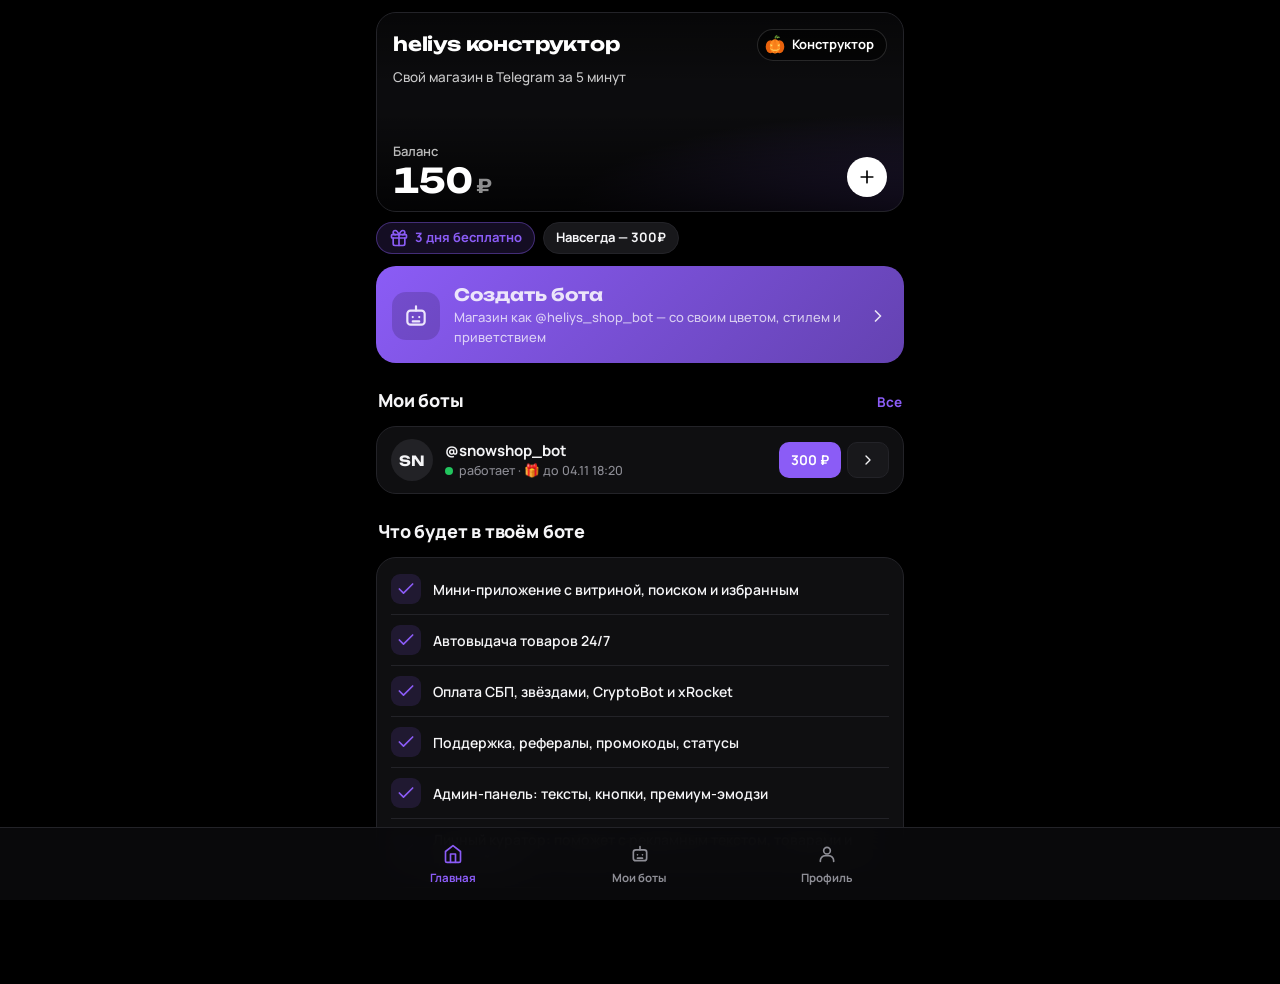
==== commit 06d4aa0c: "Constructor: personal curator Welcome text and mini app feature list now mention a personal curator " ====
--- a/webapp/ctor.html
+++ b/webapp/ctor.html
@@ -193,6 +193,14 @@
 .toast.on { opacity: 1; transform: translateX(-50%) translateY(0); }
 .loader { display: grid; place-items: center; min-height: 70vh; color: var(--muted); }
 .spinner { width: 32px; height: 32px; border-radius: 50%; border: 3px solid var(--surface-3); border-top-color: var(--accent); animation: spin .8s linear infinite; }
+.gate { text-align: center; padding: 40px 8px; }
+.gate .gi { width: 72px; height: 72px; margin: 0 auto 14px; border-radius: 50%; display: grid; place-items: center; background: var(--accent-soft); color: var(--accent); }
+.gate .gi .ic { width: 34px; height: 34px; }
+.gate h2 { font: 700 21px/1.25 var(--display); margin: 0 0 8px; }
+.gate p { color: var(--muted); margin: 0 0 20px; }
+.gate .chan { display: flex; align-items: center; gap: 12px; width: 100%; padding: 14px; margin-bottom: 8px; text-align: left; font-weight: 700; }
+.gate .chan .ci { width: 38px; height: 38px; border-radius: 50%; display: grid; place-items: center; background: var(--surface-3); flex: none; }
+.gate .chan .arrow { margin-left: auto; color: var(--muted); }
 .err { text-align: center; padding: 60px 20px; color: var(--muted); }
 .err b { display: block; color: var(--text); font: 700 18px var(--display); margin-bottom: 8px; }
 </style>
@@ -246,6 +254,7 @@
   palette: '<circle cx="13.5" cy="6.5" r="1"/><circle cx="17.5" cy="10.5" r="1"/><circle cx="8.5" cy="7.5" r="1"/><circle cx="6.5" cy="12.5" r="1"/><path d="M12 2a10 10 0 0 0 0 20c1.1 0 2-.9 2-2 0-.5-.2-1-.5-1.3-.3-.4-.5-.8-.5-1.3 0-1.1.9-2 2-2h2.3A5.7 5.7 0 0 0 22 9.7C22 5.4 17.5 2 12 2z"/>',
   send: '<path d="m22 2-7 20-4-9-9-4z"/><path d="M22 2 11 13"/>',
   store: '<path d="M3 9l1.5-5h15L21 9"/><path d="M4 9v11h16V9"/><path d="M10 20v-5h4v5"/>',
+  megaphone: '<path d="m3 11 18-5v12L3 14v-3z"/><path d="M11.6 16.8a3 3 0 1 1-5.8-1.6"/>',
 };
 const svg = (n, cls = "") => `<svg class="ic ${cls}" viewBox="0 0 24 24" fill="none" stroke="currentColor" stroke-width="2" stroke-linecap="round" stroke-linejoin="round" aria-hidden="true">${ICONS[n] || ""}</svg>`;
 const SLOT_SVG = { create: "bot", bots: "bot", topup: "card", support: "chat", feat: "check", trial: "gift", home: "home", profile: "user" };
@@ -317,7 +326,7 @@
   const r = await fetch("/c/api/" + path, { method: body ? "POST" : "GET", headers: { "X-Init-Data": tg.initData, "Content-Type": "application/json" }, body: body ? JSON.stringify(body) : undefined });
   let data = {};
   try { data = await r.json(); } catch (e) {}
-  if (!r.ok || data.ok === false) throw new Error(data.message || "Ошибка, попробуйте ещё раз");
+  if (!r.ok || data.ok === false) { const e = new Error(data.message || "Ошибка, попробуйте ещё раз"); e.data = data; throw e; }
   return data;
 }
 
@@ -372,7 +381,7 @@
     <div class="bot-actions">${b.can_buy ? `<button class="btn sm" data-buy="${b.id}">${money(S.price)}</button>` : ""}${b.status === "running" && b.username ? `<button class="btn sm ghost" data-open="${esc(b.username)}" aria-label="Открыть">${svg("right", "sm")}</button>` : ""}</div></div>`;
 }
 function renderHome() {
-  const feats = [1, 2, 3, 4, 5].map((n) => T("app_feat" + n)).filter((f) => plain(f).trim());
+  const feats = [1, 2, 3, 4, 5, 6].map((n) => T("app_feat" + n)).filter((f) => plain(f).trim());
   const bots = S.bots.slice(0, 3);
   $("#s-home").innerHTML = heroHtml() + pillsHtml() + `
     <button class="cta" data-act="create"><span class="ci">${ic("create")}</span><span><b>${T("app_create")}</b><span>${T("app_create_sub")}</span></span><span class="arrow">${svg("right")}</span></button>
@@ -573,16 +582,33 @@
     const start = (tg && tg.initDataUnsafe && tg.initDataUnsafe.start_param) || "";
     go(location.hash.startsWith("#create") || start === "create" ? "wizard" : "home");
   } catch (e) {
-    $("#loader").remove();
+    const ld = $("#loader"); if (ld) ld.remove();
+    if (e.data && e.data.error === "sub") return showGate(e.data.sub);
     $("#s-error").innerHTML = `<div class="err"><b>Не получилось открыть</b>${esc(e.message)}</div>`;
     show("error");
   }
+}
+
+/* ---------- обязательная подписка ---------- */
+function showGate(sub) {
+  $("#nav").hidden = true; $("#wzbar").hidden = true;
+  $("#s-error").innerHTML = `<div class="gate"><div class="gi">${svg("megaphone")}</div><h2>${sub.title}</h2><p>${sub.text}</p>
+    ${sub.channels.map((c) => `<button class="card chan" data-sublink="${esc(c.url || "")}"><span class="ci">${svg("megaphone", "sm")}</span>${esc(c.title || "Канал")}<span class="arrow">${svg("right", "sm")}</span></button>`).join("")}
+    <button class="btn block" style="margin-top:12px" id="subCheck">${svg("check", "sm")} ${sub.check}</button></div>`;
+  show("error");
+  hydrateEmoji($("#s-error"));
+  $("#s-error").querySelectorAll("[data-sublink]").forEach((b) => b.onclick = () => openLink(b.dataset.sublink));
+  $("#subCheck").onclick = async (ev) => {
+    ev.target.disabled = true;
+    $("#s-error").innerHTML = '<div class="loader"><div class="spinner"></div></div>';
+    await boot();
+  };
 }
 
 /* ---------- демо (открыто не из Telegram): данные для предпросмотра ---------- */
 function demoApi(path, body) {
   if (path !== "boot") return new Promise((res) => setTimeout(() => res({ ok: true, balance: 0, bots: [] }), 300));
-  const T0 = { app_title: "heliys конструктор", app_sub: "Свой магазин в Telegram за 5 минут", app_badge: "Конструктор", app_create: "Создать бота", app_create_sub: "Магазин как @heliys_shop_bot — со своим цветом, стилем и приветствием", app_feat_title: "Что будет в твоём боте", app_feat1: "Мини-приложение с витриной, поиском и избранным", app_feat2: "Автовыдача товаров 24/7", app_feat3: "Оплата СБП, звёздами, CryptoBot и xRocket", app_feat4: "Поддержка, рефералы, промокоды, статусы", app_feat5: "Админ-панель: тексты, кнопки, премиум-эмодзи", app_home: "Главная", app_bots: "Мои боты", app_profile: "Профиль", app_balance: "Баланс", app_topup: "Пополнить", app_support: "Поддержка", app_no_bots: "Пока нет ботов — создай первый", app_step1: "Выбери цвет", app_step1_sub: "Основной цвет кнопок и акцентов витрины", app_custom: "Ввести свой цвет", app_step2: "Выбери стиль", app_step2_sub: "Анимация и значок на главной карточке", app_step3: "Заголовок витрины", app_step3_sub: "Название магазина на главной карточке", app_step4: "Описание витрины", app_step4_sub: "Что продаёшь и почему у тебя — выбери вариант или напиши своё", app_next: "Далее", app_back: "Назад", app_finish: "Продолжить в чате", app_finish_hint: "Дальше бот попросит приветствие, поддержку и токен", app_preview: "Так будет выглядеть витрина", app_trial: "3 дня бесплатно", app_price: "Навсегда — 300₽", app_topup_title: "Пополнение баланса", app_topup_hint: "Реквизиты СБП придут в чат с ботом, чек проверит админ" };
+  const T0 = { app_title: "heliys конструктор", app_sub: "Свой магазин в Telegram за 5 минут", app_badge: "Конструктор", app_create: "Создать бота", app_create_sub: "Магазин как @heliys_shop_bot — со своим цветом, стилем и приветствием", app_feat_title: "Что будет в твоём боте", app_feat1: "Мини-приложение с витриной, поиском и избранным", app_feat2: "Автовыдача товаров 24/7", app_feat3: "Оплата СБП, звёздами, CryptoBot и xRocket", app_feat4: "Поддержка, рефералы, промокоды, статусы", app_feat5: "Админ-панель: тексты, кнопки, премиум-эмодзи", app_feat6: "Личный куратор: поможет с рекламным текстом, товарами и настройкой", app_home: "Главная", app_bots: "Мои боты", app_profile: "Профиль", app_balance: "Баланс", app_topup: "Пополнить", app_support: "Поддержка", app_no_bots: "Пока нет ботов — создай первый", app_step1: "Выбери цвет", app_step1_sub: "Основной цвет кнопок и акцентов витрины", app_custom: "Ввести свой цвет", app_step2: "Выбери стиль", app_step2_sub: "Анимация и значок на главной карточке", app_step3: "Заголовок витрины", app_step3_sub: "Название магазина на главной карточке", app_step4: "Описание витрины", app_step4_sub: "Что продаёшь и почему у тебя — выбери вариант или напиши своё", app_next: "Далее", app_back: "Назад", app_finish: "Продолжить в чате", app_finish_hint: "Дальше бот попросит приветствие, поддержку и токен", app_preview: "Так будет выглядеть витрина", app_trial: "3 дня бесплатно", app_price: "Навсегда — 300₽", app_topup_title: "Пополнение баланса", app_topup_hint: "Реквизиты СБП придут в чат с ботом, чек проверит админ" };
   const icons = {}; ["badge", "create", "bots", "topup", "support", "feat", "trial", "home", "profile"].forEach((k) => icons[k] = { e: "", id: null });
   const seasons = [["halloween", "🎃 Хэллоуин", "Хэллоуин"], ["newyear", "🎄 Новый год", "Новый год"], ["winter", "❄️ Зима", "Зима"], ["autumn", "🍂 Осень", "Осень"], ["spring", "🌸 Весна", "Весна"], ["summer", "☀️ Лето", "Лето"], ["valentine", "💘 День влюблённых", "14 февраля"], ["none", "⚪ Без стиля", ""]];
   return Promise.resolve({ ok: true,
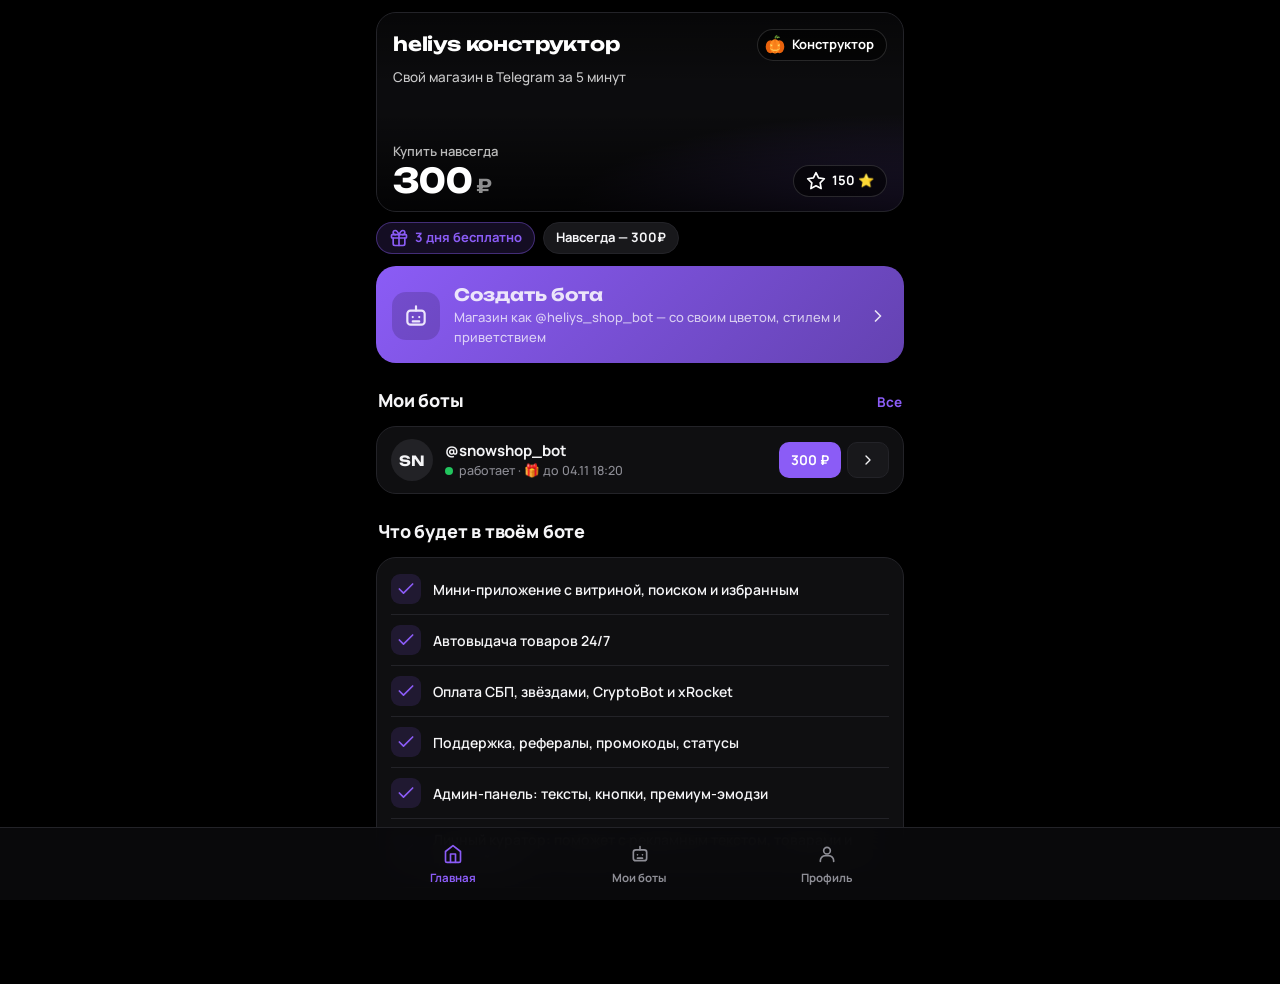
==== commit de2a8ac5: "Constructor: real payments for new shops (stars, crypto, SBP) - Mini app: "Create bot" opens a plan " ====
--- a/webapp/ctor.html
+++ b/webapp/ctor.html
@@ -201,6 +201,22 @@
 .gate .chan { display: flex; align-items: center; gap: 12px; width: 100%; padding: 14px; margin-bottom: 8px; text-align: left; font-weight: 700; }
 .gate .chan .ci { width: 38px; height: 38px; border-radius: 50%; display: grid; place-items: center; background: var(--surface-3); flex: none; }
 .gate .chan .arrow { margin-left: auto; color: var(--muted); }
+.plan-head { font: 700 22px/1.2 var(--display); margin: 10px 2px 16px; letter-spacing: -.01em; }
+.plan { width: 100%; display: flex; align-items: center; gap: 14px; padding: 18px 16px; margin-bottom: 12px; text-align: left;
+  border-radius: var(--r-lg); background: var(--surface); border: 1.5px solid var(--line); transition: border-color .15s, transform .12s; }
+.plan:active { transform: scale(.985); }
+.plan.main { border-color: color-mix(in srgb, var(--accent) 55%, var(--line));
+  background: radial-gradient(120% 140% at 100% 0%, color-mix(in srgb, var(--accent) 16%, transparent), transparent 60%), var(--surface); }
+.plan:disabled { opacity: .45; }
+.plan .pi { width: 48px; height: 48px; border-radius: var(--r-md); display: grid; place-items: center; background: var(--accent-soft); color: var(--accent); flex: none; font-size: 24px; }
+.plan .pi .ic { width: 24px; height: 24px; }
+.plan b { display: block; font: 700 17px/1.2 var(--display); }
+.plan small { display: block; color: var(--muted); font-size: 13px; margin-top: 4px; }
+.plan .price { margin-left: auto; text-align: right; flex: none; font-weight: 800; }
+.plan .price small { margin-top: 2px; }
+.methods { display: flex; flex-wrap: wrap; gap: 6px; margin-top: 8px; }
+.methods span { display: inline-flex; align-items: center; gap: 5px; height: 26px; padding: 0 9px; border-radius: 99px; background: var(--surface-2); border: 1px solid var(--line); font-size: 12px; font-weight: 700; color: var(--text); }
+.methods .pe, .methods .ic { width: 15px; height: 15px; }
 .err { text-align: center; padding: 60px 20px; color: var(--muted); }
 .err b { display: block; color: var(--text); font: 700 18px var(--display); margin-bottom: 8px; }
 </style>
@@ -211,6 +227,7 @@
   <section class="screen" id="s-home"></section>
   <section class="screen" id="s-bots"></section>
   <section class="screen" id="s-profile"></section>
+  <section class="screen" id="s-plan"></section>
   <section class="screen" id="s-wizard"></section>
   <section class="screen" id="s-error"></section>
 </div>
@@ -255,9 +272,13 @@
   send: '<path d="m22 2-7 20-4-9-9-4z"/><path d="M22 2 11 13"/>',
   store: '<path d="M3 9l1.5-5h15L21 9"/><path d="M4 9v11h16V9"/><path d="M10 20v-5h4v5"/>',
   megaphone: '<path d="m3 11 18-5v12L3 14v-3z"/><path d="M11.6 16.8a3 3 0 1 1-5.8-1.6"/>',
+  star: '<path d="M12 2l3.09 6.26L22 9.27l-5 4.87 1.18 6.88L12 17.77l-6.18 3.25L7 14.14 2 9.27l6.91-1.01z"/>',
+  gem: '<path d="M6 3h12l4 6-10 12L2 9zM2 9h20M12 21L8 9l4-6 4 6z"/>',
+  bank: '<path d="M3 21h18M5 21V10M19 21V10M9 21V10M15 21V10M2 10l10-7 10 7z"/>',
 };
 const svg = (n, cls = "") => `<svg class="ic ${cls}" viewBox="0 0 24 24" fill="none" stroke="currentColor" stroke-width="2" stroke-linecap="round" stroke-linejoin="round" aria-hidden="true">${ICONS[n] || ""}</svg>`;
-const SLOT_SVG = { create: "bot", bots: "bot", topup: "card", support: "chat", feat: "check", trial: "gift", home: "home", profile: "user" };
+const SLOT_SVG = { create: "bot", bots: "bot", topup: "card", support: "chat", feat: "check", trial: "gift", home: "home", profile: "user",
+  buy: "card", stars: "star", crypto: "gem", sbp: "bank" };
 function ic(slot) {
   const i = S.app && S.app.icons[slot];
   if (i && i.id) return `<span class="pe" data-eid="${esc(i.id)}">${esc(i.e)}</span>`;
@@ -334,7 +355,7 @@
 const TABS = [["home", "home", "app_home"], ["bots", "bots", "app_bots"], ["profile", "profile", "app_profile"]];
 function renderNav() {
   const nav = $("#nav");
-  nav.hidden = S.tab === "wizard";
+  nav.hidden = S.tab === "wizard" || S.tab === "plan";
   nav.innerHTML = '<div class="in">' + TABS.map(([id, icon, txt]) => `<button data-tab="${id}" class="${S.tab === id ? "on" : ""}"><span class="ni">${ic(icon)}</span><span>${T(txt)}</span></button>`).join("") + "</div>";
   hydrateEmoji(nav);
 }
@@ -345,7 +366,7 @@
 function go(tab) {
   S.tab = tab;
   $("#wzbar").hidden = tab !== "wizard";
-  if (tab === "home") renderHome(); else if (tab === "bots") renderBots(); else if (tab === "profile") renderProfile(); else if (tab === "wizard") renderWizard();
+  if (tab === "home") renderHome(); else if (tab === "bots") renderBots(); else if (tab === "profile") renderProfile(); else if (tab === "plan") renderPlan(); else if (tab === "wizard") renderWizard();
   renderNav(); show(tab);
   try { if (tg && tg.BackButton) tab === "home" ? tg.BackButton.hide() : tg.BackButton.show(); } catch (e) {}
 }
@@ -359,14 +380,14 @@
 function heroHtml() {
   const a = S.app, u = S.user;
   const bg = a.bg ? (a.bg.type === "video" ? `<video src="${esc(a.bg.url)}" autoplay loop muted playsinline></video>` : `<img src="${esc(a.bg.url)}" alt="">`) : "";
-  const [whole, frac] = String(Math.round(u.balance * 100) / 100).split(".");
+  const [whole, frac] = String(Math.round(S.price * 100) / 100).split(".");
   return `<div class="hero" style="--fx:${a.season === "halloween" ? "#ff7a1a" : "var(--accent)"}">
     <div class="hero-media">${bg}</div><div class="fx">${fxHtml(a.season)}</div>
     <div class="hero-top"><div class="hero-title">${T("app_title")}</div>${badgeHtml(a.season, T("app_badge"))}</div>
     <div class="hero-sub">${T("app_sub")}</div>
-    <div class="hero-bottom"><div><div class="hero-label">${T("app_balance")}</div>
+    <div class="hero-bottom"><div><div class="hero-label">${T("app_plan_buy")}</div>
       <div class="balance">${Number(whole).toLocaleString("ru-RU")}${frac ? "," + frac : ""}<small>₽</small></div></div>
-      <button class="plus" data-act="topup" aria-label="${esc(plain(T("app_topup")))}">${svg("plus")}</button></div></div>`;
+      ${S.pay.stars ? `<span class="pill" style="background:rgba(0,0,0,.55);border-color:rgba(255,255,255,.14);color:#fff">${ic("stars")} ${S.pay.stars} ⭐</span>` : ""}</div></div>`;
 }
 function pillsHtml() {
   const out = [];
@@ -403,17 +424,34 @@
 function renderProfile() {
   const u = S.user;
   const av = u.photo_url ? `<img src="${esc(u.photo_url)}" alt="">` : esc((u.first_name || "U").slice(0, 1).toUpperCase());
-  const amounts = S.topup.amounts.length ? S.topup.amounts : [Math.ceil(S.topup.min)];
   $("#s-profile").innerHTML = `<div class="card me"><span class="av">${av}</span><div><b>${esc(u.first_name || "")}</b><small>${u.username ? "@" + esc(u.username) : "ID " + u.id}</small></div>
-      <div style="margin-left:auto;text-align:right"><small>${T("app_balance")}</small><b>${money(u.balance)}</b></div></div>
-    <div class="section-title">${T("app_topup_title")}</div>
-    <div class="amounts">${amounts.map((a) => `<button data-amount="${a}" class="${S.topupAmount === a ? "on" : ""}">${money(a)}</button>`).join("")}</div>
-    <input class="inp" id="amountInp" style="margin-top:8px" inputmode="decimal" placeholder="Своя сумма, от ${money(S.topup.min)}" value="${S.topupAmount && !amounts.includes(S.topupAmount) ? S.topupAmount : ""}">
-    <p class="hint">${T("app_topup_hint")}</p>
-    <button class="btn block" style="margin-top:12px" data-act="dotopup">${ic("topup")} ${T("app_topup")}</button>
+      ${u.balance > 0 ? `<div style="margin-left:auto;text-align:right"><small>${T("app_balance")}</small><b>${money(u.balance)}</b></div>` : ""}</div>
+    <div class="section-title">${T("app_bots")}</div>
+    <button class="btn block ghost" data-tab="bots">${ic("bots")} ${T("app_bots")} · ${S.bots.length}</button>
     <div class="section-title">${T("app_support")}</div>
     <button class="btn block ghost" data-act="support">${ic("support")} ${T("app_support")}</button>`;
   hydrateEmoji($("#s-profile"));
+}
+
+/* ---------- выбор тарифа: пробный или купить ---------- */
+function methodsHtml() {
+  const m = [];
+  if (S.pay.stars) m.push(`<span>${ic("stars")} Звёзды</span>`);
+  if (S.pay.crypto.length) m.push(`<span>${ic("crypto")} ${S.pay.crypto.map((c) => c === "cryptobot" ? "CryptoBot" : "xRocket").join(" · ")}</span>`);
+  if (S.pay.sbp) m.push(`<span>${ic("sbp")} СБП</span>`);
+  return m.length ? `<div class="methods">${m.join("")}</div>` : "";
+}
+function renderPlan() {
+  const trialOn = S.trial.on && S.trial.days > 0;
+  $("#s-plan").innerHTML = `<div class="wz-head"><button class="back" data-act="planback" aria-label="${esc(plain(T("app_back")))}">${svg("left")}</button></div>
+    <div class="plan-head">${T("app_plan_title")}</div>
+    ${S.trial.days > 0 ? `<button class="plan ${trialOn ? "main" : ""}" data-plan="trial" ${trialOn ? "" : "disabled"}>
+      <span class="pi">${ic("trial")}</span><span><b>${T("app_plan_trial")}</b><small>${trialOn ? T("app_plan_trial_sub") : T("app_plan_used")}</small></span>
+      <span class="price">0 ₽<small>${esc(S.trial.text)}</small></span></button>` : ""}
+    <button class="plan ${trialOn ? "" : "main"}" data-plan="buy">
+      <span class="pi">${ic("buy")}</span><span><b>${T("app_plan_buy")}</b><small>${T("app_plan_buy_sub")}</small>${methodsHtml()}</span>
+      <span class="price">${money(S.price)}${S.pay.stars ? `<small>${S.pay.stars} ⭐</small>` : ""}</span></button>`;
+  hydrateEmoji($("#s-plan"));
 }
 
 /* ---------- мастер ---------- */
@@ -508,7 +546,7 @@
   const w = wzState();
   btn.disabled = true;
   try {
-    await api("draft", { color: w.color, hex: w.hex, style: w.style, title: w.title.trim(), desc: w.desc.trim() });
+    await api("draft", { color: w.color, hex: w.hex, style: w.style, title: w.title.trim(), desc: w.desc.trim(), plan: S.plan || "buy" });
     haptic("ok");
     $("#wzbar").hidden = true;
     $("#s-wizard").innerHTML = `<div class="wz-done"><div class="di">${svg("check")}</div><h2>Витрина готова!</h2><p>${T("app_finish_hint")}</p>
@@ -521,9 +559,10 @@
 
 /* ---------- события ---------- */
 document.addEventListener("click", async (ev) => {
-  const el = ev.target.closest("[data-act],[data-tab],[data-color],[data-style],[data-title],[data-desc],[data-amount],[data-buy],[data-open]");
+  const el = ev.target.closest("[data-plan],[data-act],[data-tab],[data-color],[data-style],[data-title],[data-desc],[data-amount],[data-buy],[data-open]");
   if (!el) return;
   const d = el.dataset;
+  if (d.plan) { S.plan = d.plan; S.wz = null; haptic("medium"); return go("wizard"); }
   if (d.tab) { haptic(); return go(d.tab); }
   if (d.open) return openLink(`https://t.me/${d.open}`);
   if (d.buy) return buyBot(+d.buy, el);
@@ -534,10 +573,11 @@
   if (d.desc) { w.desc = d.desc.slice(0, 200); haptic(); $("#stepBody").innerHTML = stepHtml(); bindWizardInputs(); return refreshPreview(); }
   if (d.amount) { S.topupAmount = +d.amount; haptic(); return renderProfile(); }
   switch (d.act) {
-    case "create": haptic("medium"); S.wz = null; return go("wizard");
+    case "create": haptic("medium"); S.wz = null; return go("plan");
+    case "planback": return go("home");
     case "custom": w.color = "custom"; w.customOpen = true; $("#stepBody").innerHTML = stepHtml(); bindWizardInputs(); setAccent(wzAccent()); refreshPreview(); return;
     case "wznext": if (!stepValid()) return; w.step++; haptic(); return renderWizard();
-    case "wzback": if (w.step > 1) { w.step--; return renderWizard(); } setAccent(S.app.accent); return go("home");
+    case "wzback": if (w.step > 1) { w.step--; return renderWizard(); } setAccent(S.app.accent); return go("plan");
     case "wzfinish": if (stepValid()) return finishWizard(el); return;
     case "topup": return go("profile");
     case "dotopup": return doTopup(el);
@@ -563,24 +603,24 @@
 async function buyBot(id, btn) {
   const go2 = async () => {
     btn.disabled = true;
-    try { const r = await api("buy", { bot: id }); S.user.balance = r.balance; S.bots = r.bots; haptic("ok"); toast("Бот куплен навсегда"); go(S.tab); }
+    try { await api("buy", { bot: id }); haptic("ok"); toast(plain(T("app_buy_sent"))); setTimeout(() => { try { tg && tg.close(); } catch (e) {} }, 1200); }
     catch (e) { haptic("err"); toast(e.message); btn.disabled = false; }
   };
-  const msg = `Купить бота навсегда за ${money(S.price)}? Сумма спишется с баланса.`;
-  if (tg && tg.showConfirm && !DEMO) tg.showConfirm(msg, (ok) => ok && go2()); else if (confirm(msg)) go2();
+  go2();
 }
 
 /* ---------- старт ---------- */
 async function boot() {
-  try { if (tg) { tg.ready(); tg.expand(); tg.setHeaderColor && tg.setHeaderColor("#000000"); tg.setBackgroundColor && tg.setBackgroundColor("#000000"); tg.BackButton && tg.BackButton.onClick(() => { if (S.tab === "wizard") { const w = wzState(); if (w.step > 1) { w.step--; return renderWizard(); } setAccent(S.app.accent); } go("home"); }); } } catch (e) {}
+  try { if (tg) { tg.ready(); tg.expand(); tg.setHeaderColor && tg.setHeaderColor("#000000"); tg.setBackgroundColor && tg.setBackgroundColor("#000000"); tg.BackButton && tg.BackButton.onClick(() => { if (S.tab === "wizard") { const w = wzState(); if (w.step > 1) { w.step--; return renderWizard(); } setAccent(S.app.accent); return go("plan"); } go("home"); }); } } catch (e) {}
   try {
     const r = await api("boot");
-    Object.assign(S, { app: r.app, user: r.user, colors: r.colors, styles: r.styles, price: r.price, trial: r.trial, bots: r.bots, draft: r.draft, ideas: r.ideas, topup: r.topup });
+    Object.assign(S, { app: r.app, user: r.user, colors: r.colors, styles: r.styles, price: r.price, trial: r.trial, bots: r.bots, draft: r.draft, ideas: r.ideas, topup: r.topup,
+      pay: r.pay || { stars: 0, crypto: [], sbp: true } });
     setAccent(S.app.accent);
     document.title = plain(S.app.texts.app_title) || "Конструктор";
     $("#loader").remove();
     const start = (tg && tg.initDataUnsafe && tg.initDataUnsafe.start_param) || "";
-    go(location.hash.startsWith("#create") || start === "create" ? "wizard" : "home");
+    go(location.hash.startsWith("#create") || start === "create" ? "plan" : "home");
   } catch (e) {
     const ld = $("#loader"); if (ld) ld.remove();
     if (e.data && e.data.error === "sub") return showGate(e.data.sub);
@@ -608,14 +648,16 @@
 /* ---------- демо (открыто не из Telegram): данные для предпросмотра ---------- */
 function demoApi(path, body) {
   if (path !== "boot") return new Promise((res) => setTimeout(() => res({ ok: true, balance: 0, bots: [] }), 300));
-  const T0 = { app_title: "heliys конструктор", app_sub: "Свой магазин в Telegram за 5 минут", app_badge: "Конструктор", app_create: "Создать бота", app_create_sub: "Магазин как @heliys_shop_bot — со своим цветом, стилем и приветствием", app_feat_title: "Что будет в твоём боте", app_feat1: "Мини-приложение с витриной, поиском и избранным", app_feat2: "Автовыдача товаров 24/7", app_feat3: "Оплата СБП, звёздами, CryptoBot и xRocket", app_feat4: "Поддержка, рефералы, промокоды, статусы", app_feat5: "Админ-панель: тексты, кнопки, премиум-эмодзи", app_feat6: "Личный куратор: поможет с рекламным текстом, товарами и настройкой", app_home: "Главная", app_bots: "Мои боты", app_profile: "Профиль", app_balance: "Баланс", app_topup: "Пополнить", app_support: "Поддержка", app_no_bots: "Пока нет ботов — создай первый", app_step1: "Выбери цвет", app_step1_sub: "Основной цвет кнопок и акцентов витрины", app_custom: "Ввести свой цвет", app_step2: "Выбери стиль", app_step2_sub: "Анимация и значок на главной карточке", app_step3: "Заголовок витрины", app_step3_sub: "Название магазина на главной карточке", app_step4: "Описание витрины", app_step4_sub: "Что продаёшь и почему у тебя — выбери вариант или напиши своё", app_next: "Далее", app_back: "Назад", app_finish: "Продолжить в чате", app_finish_hint: "Дальше бот попросит приветствие, поддержку и токен", app_preview: "Так будет выглядеть витрина", app_trial: "3 дня бесплатно", app_price: "Навсегда — 300₽", app_topup_title: "Пополнение баланса", app_topup_hint: "Реквизиты СБП придут в чат с ботом, чек проверит админ" };
-  const icons = {}; ["badge", "create", "bots", "topup", "support", "feat", "trial", "home", "profile"].forEach((k) => icons[k] = { e: "", id: null });
+  const T0 = { app_title: "heliys конструктор", app_sub: "Свой магазин в Telegram за 5 минут", app_badge: "Конструктор", app_create: "Создать бота", app_create_sub: "Магазин как @heliys_shop_bot — со своим цветом, стилем и приветствием", app_feat_title: "Что будет в твоём боте", app_feat1: "Мини-приложение с витриной, поиском и избранным", app_feat2: "Автовыдача товаров 24/7", app_feat3: "Оплата СБП, звёздами, CryptoBot и xRocket", app_feat4: "Поддержка, рефералы, промокоды, статусы", app_feat5: "Админ-панель: тексты, кнопки, премиум-эмодзи", app_feat6: "Личный куратор: поможет с рекламным текстом, товарами и настройкой", app_home: "Главная", app_bots: "Мои боты", app_profile: "Профиль", app_balance: "Баланс", app_topup: "Пополнить", app_support: "Поддержка", app_no_bots: "Пока нет ботов — создай первый", app_step1: "Выбери цвет", app_step1_sub: "Основной цвет кнопок и акцентов витрины", app_custom: "Ввести свой цвет", app_step2: "Выбери стиль", app_step2_sub: "Анимация и значок на главной карточке", app_step3: "Заголовок витрины", app_step3_sub: "Название магазина на главной карточке", app_step4: "Описание витрины", app_step4_sub: "Что продаёшь и почему у тебя — выбери вариант или напиши своё", app_next: "Далее", app_back: "Назад", app_finish: "Продолжить в чате", app_finish_hint: "Дальше бот попросит приветствие, поддержку и токен", app_preview: "Так будет выглядеть витрина", app_trial: "3 дня бесплатно", app_price: "Навсегда — 300₽", app_topup_title: "Пополнение баланса", app_topup_hint: "Реквизиты СБП придут в чат с ботом, чек проверит админ",
+    app_plan_title: "Как запустим магазин?", app_plan_trial: "Пробный период", app_plan_trial_sub: "3 дня бесплатно — понравится, купишь", app_plan_used: "Пробный период уже использован",
+    app_plan_buy: "Купить навсегда", app_plan_buy_sub: "Оплата после настройки магазина", app_buy_sent: "Способы оплаты отправлены в чат с ботом" };
+  const icons = {}; ["badge", "create", "bots", "topup", "support", "feat", "trial", "home", "profile", "buy", "stars", "crypto", "sbp"].forEach((k) => icons[k] = { e: "", id: null });
   const seasons = [["halloween", "🎃 Хэллоуин", "Хэллоуин"], ["newyear", "🎄 Новый год", "Новый год"], ["winter", "❄️ Зима", "Зима"], ["autumn", "🍂 Осень", "Осень"], ["spring", "🌸 Весна", "Весна"], ["summer", "☀️ Лето", "Лето"], ["valentine", "💘 День влюблённых", "14 февраля"], ["none", "⚪ Без стиля", ""]];
   return Promise.resolve({ ok: true,
     app: { texts: T0, icons, accent: "#8b5cf6", season: "halloween", season_badge: "Хэллоуин", bg: null, bot: "heliys_constructor_bot", support: "https://t.me/apfov" },
     colors: [["red", "Красный", "#ef4444", "#ef4444"], ["blue", "Синий", "#3b82f6", "#3b82f6"], ["green", "Зелёный", "#22c55e", "#22c55e"], ["purple", "Фиолетовый", "#8b5cf6", "#8b5cf6"], ["black", "Чёрный", "#e4e4e7", "#111111"], ["orange", "Оранжевый", "#f97316", "#f97316"]].map(([id, name, hex, swatch]) => ({ id, name, hex, swatch })),
     styles: seasons.map(([id, name, badge]) => ({ id, name, badge })),
-    price: 300, trial: { on: true, days: 3, text: "3 дня" },
+    price: 300, trial: { on: true, days: 3, text: "3 дня" }, pay: { stars: 150, crypto: ["cryptobot"], sbp: true },
     user: { id: 1, first_name: "Демо", username: "demo", balance: 150, is_admin: false },
     bots: [{ id: 7, username: "snowshop_bot", status: "running", status_text: "работает", trial_until: "04.11 18:20", can_buy: true }],
     draft: {}, ideas: ["Цифровые товары с автовыдачей 24/7 — быстро, честно, с гарантией", "наш магазин: аккаунты, подписки и ключи по лучшим ценам", "Моментальная выдача после оплаты, поддержка всегда на связи", "Оплата СБП, звёздами и криптой. Выдача за секунды"],
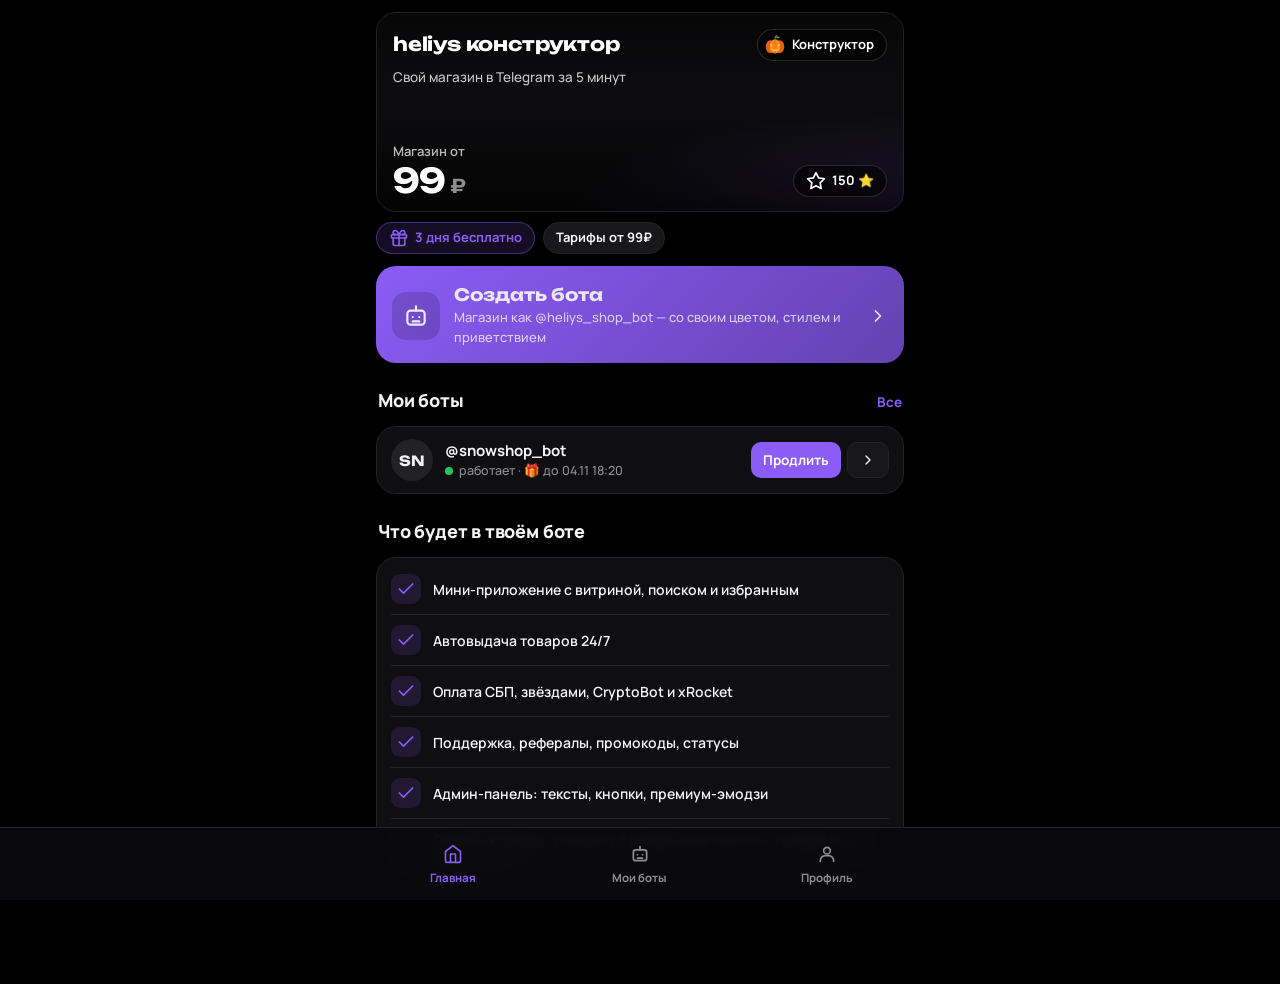
==== commit 95cc912f: "﻿Constructor: tariffs Start/Medium/Pro/VIP, owners chat, growth tools; shop reviews, low-stock alert" ====
--- a/webapp/ctor.html
+++ b/webapp/ctor.html
@@ -219,6 +219,55 @@
 .methods .pe, .methods .ic { width: 15px; height: 15px; }
 .err { text-align: center; padding: 60px 20px; color: var(--muted); }
 .err b { display: block; color: var(--text); font: 700 18px var(--display); margin-bottom: 8px; }
+
+/* ---------- тарифы ---------- */
+.plan .tag { display: inline-block; margin-left: 6px; padding: 2px 8px; border-radius: 99px; font: 800 11px var(--font); vertical-align: 2px; background: var(--accent); color: var(--accent-ink); }
+.link-btn { display: block; width: 100%; text-align: center; padding: 10px; font-weight: 700; color: var(--accent); }
+.tdesc { padding: 16px; margin-bottom: 12px; }
+.tdesc .tp { display: flex; align-items: baseline; justify-content: space-between; gap: 10px; margin-bottom: 8px; }
+.tdesc .tp b { font: 700 18px var(--display); }
+.tdesc .tp span { font-weight: 800; white-space: nowrap; }
+.tdesc .tx { font-size: 14px; color: var(--text); }
+.tdesc .tx blockquote { margin: 8px 0; padding: 8px 12px; border-left: 3px solid var(--accent); background: var(--surface-2); border-radius: 0 10px 10px 0; color: var(--text); }
+.tdesc .tx i { color: var(--muted); }
+.tdesc .btn { margin-top: 10px; }
+
+/* ---------- FAQ ---------- */
+.faq-item { border-bottom: 1px solid var(--line); }
+.faq-item:last-child { border-bottom: 0; }
+.faq-item summary { list-style: none; cursor: pointer; padding: 14px 16px; font-weight: 700; display: flex; gap: 10px; align-items: center; }
+.faq-item summary::-webkit-details-marker { display: none; }
+.faq-item summary::after { content: "+"; margin-left: auto; color: var(--muted); font-size: 20px; line-height: 1; transition: transform .2s; }
+.faq-item[open] summary::after { transform: rotate(45deg); }
+.faq-item .a { padding: 0 16px 14px; color: var(--muted); font-size: 14px; }
+.search { position: relative; margin-bottom: 12px; }
+.search .inp { padding-left: 42px; }
+.search .ic { position: absolute; left: 14px; top: 14px; color: var(--muted); }
+
+/* ---------- чат ---------- */
+.chat-box { display: flex; flex-direction: column; gap: 8px; min-height: 40vh; padding: 4px 0 12px; }
+.msg { max-width: 82%; padding: 10px 12px; border-radius: 16px; font-size: 14.5px; white-space: pre-wrap; word-wrap: break-word; }
+.msg small { display: block; font-size: 11px; opacity: .6; margin-top: 4px; text-align: right; }
+.msg.me { align-self: flex-end; background: var(--accent); color: var(--accent-ink); border-bottom-right-radius: 6px; }
+.msg.them { align-self: flex-start; background: var(--surface-2); border: 1px solid var(--line); border-bottom-left-radius: 6px; }
+.chat-in { position: fixed; left: 0; right: 0; bottom: 0; z-index: 21; padding: 10px 16px calc(10px + var(--safe-b)); background: rgba(10,10,12,.96); border-top: 1px solid var(--line); }
+.chat-in .in { max-width: 560px; margin: 0 auto; display: flex; gap: 8px; }
+.chat-in .inp { flex: 1; }
+.chat-in .btn { width: 48px; padding: 0; flex: none; }
+
+/* ---------- слайды при первом входе ---------- */
+.ob { position: fixed; inset: 0; z-index: 80; background: var(--bg); display: flex; flex-direction: column; padding: 24px 20px calc(20px + var(--safe-b)); }
+.ob .slides { flex: 1; display: grid; place-items: center; text-align: center; }
+.ob .slide { max-width: 360px; animation: rise .25s ease-out; }
+.ob .oi { width: 104px; height: 104px; margin: 0 auto 22px; border-radius: 32px; display: grid; place-items: center; font-size: 52px;
+  background: var(--accent-soft); border: 1px solid color-mix(in srgb, var(--accent) 35%, var(--line)); }
+.ob h2 { font: 700 24px/1.2 var(--display); margin: 0 0 10px; letter-spacing: -.01em; }
+.ob p { color: var(--muted); margin: 0; font-size: 15px; }
+.ob .dots { display: flex; justify-content: center; gap: 6px; margin-bottom: 16px; }
+.ob .dots i { width: 7px; height: 7px; border-radius: 9px; background: var(--surface-3); transition: width .2s, background .2s; }
+.ob .dots i.on { width: 22px; background: var(--accent); }
+.ob .skip { position: absolute; top: 16px; right: 16px; color: var(--muted); font-weight: 700; padding: 8px; }
+.ob .btn { height: 52px; font-size: 16px; }
 </style>
 </head>
 <body>
@@ -229,8 +278,12 @@
   <section class="screen" id="s-profile"></section>
   <section class="screen" id="s-plan"></section>
   <section class="screen" id="s-wizard"></section>
+  <section class="screen" id="s-tariffs"></section>
+  <section class="screen" id="s-faq"></section>
+  <section class="screen" id="s-chat"></section>
   <section class="screen" id="s-error"></section>
 </div>
+<div class="chat-in" id="chatin" hidden><div class="in"><input class="inp" id="chatInp" maxlength="2000" autocomplete="off"><button class="btn" id="chatSend" aria-label="Отправить"></button></div></div>
 <nav class="nav" id="nav" hidden></nav>
 <div class="wz-bar" id="wzbar" hidden><div class="in"></div></div>
 <div class="toast" id="toast"></div>
@@ -270,6 +323,9 @@
   gift: '<rect x="3" y="8" width="18" height="4" rx="1"/><path d="M12 8v13"/><path d="M19 12v7a2 2 0 0 1-2 2H7a2 2 0 0 1-2-2v-7"/><path d="M7.5 8a2.5 2.5 0 0 1 0-5C10 3 12 8 12 8s2-5 4.5-5a2.5 2.5 0 0 1 0 5"/>',
   palette: '<circle cx="13.5" cy="6.5" r="1"/><circle cx="17.5" cy="10.5" r="1"/><circle cx="8.5" cy="7.5" r="1"/><circle cx="6.5" cy="12.5" r="1"/><path d="M12 2a10 10 0 0 0 0 20c1.1 0 2-.9 2-2 0-.5-.2-1-.5-1.3-.3-.4-.5-.8-.5-1.3 0-1.1.9-2 2-2h2.3A5.7 5.7 0 0 0 22 9.7C22 5.4 17.5 2 12 2z"/>',
   send: '<path d="m22 2-7 20-4-9-9-4z"/><path d="M22 2 11 13"/>',
+  search: '<circle cx="11" cy="11" r="7"/><path d="m21 21-4.3-4.3"/>',
+  help: '<circle cx="12" cy="12" r="10"/><path d="M9.1 9a3 3 0 0 1 5.8 1c0 2-3 3-3 3M12 17h.01"/>',
+  book: '<path d="M4 19.5A2.5 2.5 0 0 1 6.5 17H20V3H6.5A2.5 2.5 0 0 0 4 5.5z"/><path d="M4 19.5A2.5 2.5 0 0 0 6.5 22H20v-5"/>',
   store: '<path d="M3 9l1.5-5h15L21 9"/><path d="M4 9v11h16V9"/><path d="M10 20v-5h4v5"/>',
   megaphone: '<path d="m3 11 18-5v12L3 14v-3z"/><path d="M11.6 16.8a3 3 0 1 1-5.8-1.6"/>',
   star: '<path d="M12 2l3.09 6.26L22 9.27l-5 4.87 1.18 6.88L12 17.77l-6.18 3.25L7 14.14 2 9.27l6.91-1.01z"/>',
@@ -355,7 +411,7 @@
 const TABS = [["home", "home", "app_home"], ["bots", "bots", "app_bots"], ["profile", "profile", "app_profile"]];
 function renderNav() {
   const nav = $("#nav");
-  nav.hidden = S.tab === "wizard" || S.tab === "plan";
+  nav.hidden = S.tab === "wizard" || S.tab === "plan" || S.tab === "chat" || S.tab === "tariffs";
   nav.innerHTML = '<div class="in">' + TABS.map(([id, icon, txt]) => `<button data-tab="${id}" class="${S.tab === id ? "on" : ""}"><span class="ni">${ic(icon)}</span><span>${T(txt)}</span></button>`).join("") + "</div>";
   hydrateEmoji(nav);
 }
@@ -364,9 +420,13 @@
   window.scrollTo(0, 0);
 }
 function go(tab) {
+  S.prevTab = S.tab;
   S.tab = tab;
   $("#wzbar").hidden = tab !== "wizard";
+  $("#chatin").hidden = tab !== "chat";
+  clearInterval(S.chatTimer);
   if (tab === "home") renderHome(); else if (tab === "bots") renderBots(); else if (tab === "profile") renderProfile(); else if (tab === "plan") renderPlan(); else if (tab === "wizard") renderWizard();
+  else if (tab === "tariffs") renderTariffs(); else if (tab === "faq") renderFaq(); else if (tab === "chat") { renderChat(); S.chatTimer = setInterval(pollChat, 5000); }
   renderNav(); show(tab);
   try { if (tg && tg.BackButton) tab === "home" ? tg.BackButton.hide() : tg.BackButton.show(); } catch (e) {}
 }
@@ -380,12 +440,12 @@
 function heroHtml() {
   const a = S.app, u = S.user;
   const bg = a.bg ? (a.bg.type === "video" ? `<video src="${esc(a.bg.url)}" autoplay loop muted playsinline></video>` : `<img src="${esc(a.bg.url)}" alt="">`) : "";
-  const [whole, frac] = String(Math.round(S.price * 100) / 100).split(".");
+  const [whole, frac] = String(Math.round((S.min_price || S.price) * 100) / 100).split(".");
   return `<div class="hero" style="--fx:${a.season === "halloween" ? "#ff7a1a" : "var(--accent)"}">
     <div class="hero-media">${bg}</div><div class="fx">${fxHtml(a.season)}</div>
     <div class="hero-top"><div class="hero-title">${T("app_title")}</div>${badgeHtml(a.season, T("app_badge"))}</div>
     <div class="hero-sub">${T("app_sub")}</div>
-    <div class="hero-bottom"><div><div class="hero-label">${T("app_plan_buy")}</div>
+    <div class="hero-bottom"><div><div class="hero-label">${T("app_price_label") || T("app_plan_buy")}</div>
       <div class="balance">${Number(whole).toLocaleString("ru-RU")}${frac ? "," + frac : ""}<small>₽</small></div></div>
       ${S.pay.stars ? `<span class="pill" style="background:rgba(0,0,0,.55);border-color:rgba(255,255,255,.14);color:#fff">${ic("stars")} ${S.pay.stars} ⭐</span>` : ""}</div></div>`;
 }
@@ -397,9 +457,9 @@
 }
 function botRow(b) {
   const initials = esc((b.username || "B").replace(/bot$/i, "").slice(0, 2).toUpperCase());
-  const sub = b.trial_until ? `🎁 до ${esc(b.trial_until)}` : "♾ навсегда";
-  return `<div class="bot"><span class="av">${initials}</span><div class="meta"><b>@${esc(b.username || "—")}</b><small><i class="st ${esc(b.status)}"></i>${esc(b.status_text)} · ${sub}</small></div>
-    <div class="bot-actions">${b.can_buy ? `<button class="btn sm" data-buy="${b.id}">${money(S.price)}</button>` : ""}${b.status === "running" && b.username ? `<button class="btn sm ghost" data-open="${esc(b.username)}" aria-label="Открыть">${svg("right", "sm")}</button>` : ""}</div></div>`;
+  const sub = esc(b.plan_text || (b.trial_until ? `🎁 до ${b.trial_until}` : "♾ навсегда"));
+  return `<div class="bot"><span class="av">${initials}</span><div class="meta"><b>@${esc(b.username || "—")}${b.verified ? " ✅" : ""}</b><small><i class="st ${esc(b.status)}"></i>${esc(b.status_text)} · ${sub}</small></div>
+    <div class="bot-actions">${b.can_buy ? `<button class="btn sm" data-buy="${b.id}">Продлить</button>` : ""}${b.status === "running" && b.username ? `<button class="btn sm ghost" data-open="${esc(b.username)}" aria-label="Открыть">${svg("right", "sm")}</button>` : ""}</div></div>`;
 }
 function renderHome() {
   const feats = [1, 2, 3, 4, 5, 6].map((n) => T("app_feat" + n)).filter((f) => plain(f).trim());
@@ -428,9 +488,102 @@
       ${u.balance > 0 ? `<div style="margin-left:auto;text-align:right"><small>${T("app_balance")}</small><b>${money(u.balance)}</b></div>` : ""}</div>
     <div class="section-title">${T("app_bots")}</div>
     <button class="btn block ghost" data-tab="bots">${ic("bots")} ${T("app_bots")} · ${S.bots.length}</button>
+    <div class="section-title">${T("app_tariffs")}</div>
+    <button class="btn block ghost" data-tab="tariffs">${svg("gem", "sm")} ${T("app_tariffs_more")}</button>
     <div class="section-title">${T("app_support")}</div>
-    <button class="btn block ghost" data-act="support">${ic("support")} ${T("app_support")}</button>`;
+    <div style="display:grid;gap:8px">
+      <button class="btn block" data-tab="chat">${svg("chat", "sm")} ${T("app_chat")}</button>
+      <button class="btn block ghost" data-tab="faq">${svg("help", "sm")} ${T("app_faq")}</button>
+      ${S.course ? `<button class="btn block ghost" data-act="course">${svg("book", "sm")} ${T("app_course")}</button>` : ""}
+      <button class="btn block ghost" data-act="support">${ic("support")} ${T("app_support")}</button>
+    </div>`;
   hydrateEmoji($("#s-profile"));
+}
+
+/* ---------- тарифы: подробно ---------- */
+function renderTariffs() {
+  const fromPlan = S.prevTab === "plan";
+  $("#s-tariffs").innerHTML = `<div class="wz-head"><button class="back" data-act="tback" aria-label="${esc(plain(T("app_back")))}">${svg("left")}</button>
+      <div class="plan-head" style="margin:0">${T("app_tariffs")}</div></div>
+    ${(S.tariffs || []).map((t) => `<div class="card tdesc"><div class="tp"><b>${esc(t.name)}</b><span>${money(t.price)} · ${esc(t.period)}</span></div>
+      <div class="tx">${t.desc}</div>
+      <button class="btn block ${t.id === "pro" ? "" : "ghost"}" data-plan="${esc(t.id)}">${T("app_tariff_pick")} ${esc(t.name)}</button></div>`).join("")}
+    ${fromPlan ? "" : `<p class="hint">Тариф выбирается при создании магазина. Уже есть бот? Нажми «Продлить» во вкладке «Мои боты».</p>`}`;
+  hydrateEmoji($("#s-tariffs"));
+}
+
+/* ---------- FAQ с поиском ---------- */
+function faqList(q) {
+  q = (q || "").trim().toLowerCase();
+  const items = (S.faq || []).filter((f) => !q || plain(f.q + " " + f.a).toLowerCase().includes(q));
+  if (!items.length) return `<div class="card empty">${T("app_faq_empty")}<br><button class="btn sm" style="margin-top:12px" data-tab="chat">${svg("chat", "sm")} ${T("app_chat")}</button></div>`;
+  return `<div class="card">${items.map((f) => `<details class="faq-item"${q ? " open" : ""}><summary>${f.q}</summary><div class="a">${f.a}</div></details>`).join("")}</div>`;
+}
+function renderFaq() {
+  $("#s-faq").innerHTML = `<div class="section-title" style="margin-top:6px">${T("app_faq")}</div>
+    <div class="search">${svg("search")}<input class="inp" id="faqQ" placeholder="${esc(plain(T("app_faq_search")))}" autocomplete="off" type="search"></div>
+    <div id="faqList">${faqList("")}</div>`;
+  const q = $("#faqQ");
+  q.oninput = () => { $("#faqList").innerHTML = faqList(q.value); };
+}
+
+/* ---------- чат с куратором ---------- */
+function chatHtml() {
+  const msgs = S.chat || [];
+  return msgs.length ? msgs.map((m) => `<div class="msg ${m.me ? "me" : "them"}">${esc(m.text)}<small>${esc(m.at)}</small></div>`).join("")
+    : `<div class="card empty"><div class="ei">${svg("chat")}</div>${T("app_chat_hint")}</div>`;
+}
+function renderChat() {
+  $("#s-chat").innerHTML = `<div class="wz-head"><button class="back" data-act="chatback" aria-label="${esc(plain(T("app_back")))}">${svg("left")}</button>
+      <div><b style="font:700 17px var(--display)">${T("app_chat")}</b><div class="hint" style="margin:2px 0 0">${T("app_chat_hint")}</div></div></div>
+    <div class="chat-box" id="chatBox">${chatHtml()}</div>`;
+  $("#chatInp").placeholder = plain(T("app_chat_ph"));
+  $("#chatSend").innerHTML = svg("send", "sm");
+  setTimeout(() => window.scrollTo(0, document.body.scrollHeight), 30);
+}
+async function pollChat() {
+  if (S.tab !== "chat" || DEMO) return;
+  try { const r = await api("chat"); if (JSON.stringify(r.chat) !== JSON.stringify(S.chat)) { S.chat = r.chat; $("#chatBox").innerHTML = chatHtml(); window.scrollTo(0, document.body.scrollHeight); } } catch (e) {}
+}
+async function sendChat() {
+  const inp = $("#chatInp"), text = inp.value.trim();
+  if (!text) return;
+  const btn = $("#chatSend"); btn.disabled = true;
+  try {
+    const r = await api("chat", { text });
+    S.chat = r.chat || S.chat; inp.value = ""; haptic("ok");
+    $("#chatBox").innerHTML = chatHtml(); window.scrollTo(0, document.body.scrollHeight);
+  } catch (e) { haptic("err"); toast(e.message); }
+  btn.disabled = false;
+}
+
+/* ---------- слайды при первом входе ---------- */
+function onboarding() {
+  let seen = false;
+  try { seen = localStorage.getItem("ctor_ob") === "1"; } catch (e) {}
+  if (seen || DEMO && location.hash !== "#ob") return;
+  const slides = [["app_ob1_t", "app_ob1_x", "🛍"], ["app_ob2_t", "app_ob2_x", "⚡"], ["app_ob3_t", "app_ob3_x", "👨‍💼"]].filter(([t]) => plain(T(t)).trim());
+  if (!slides.length) return;
+  let i = 0;
+  const el = document.createElement("div");
+  el.className = "ob";
+  const done = () => { try { localStorage.setItem("ctor_ob", "1"); } catch (e) {} el.remove(); };
+  const draw = () => {
+    const [t, x, e] = slides[i], last = i === slides.length - 1;
+    el.innerHTML = `<button class="skip" data-ob="skip">Пропустить</button>
+      <div class="slides"><div class="slide"><div class="oi">${e}</div><h2>${T(t)}</h2><p>${T(x)}</p></div></div>
+      <div class="dots">${slides.map((_, k) => `<i class="${k === i ? "on" : ""}"></i>`).join("")}</div>
+      <button class="btn block" data-ob="next">${last ? T("app_ob_start") || "Начать" : (T("app_ob_next") || "Дальше") + " " + svg("right", "sm")}</button>`;
+    hydrateEmoji(el);
+  };
+  el.addEventListener("click", (ev) => {
+    const b = ev.target.closest("[data-ob]"); if (!b) return;
+    haptic();
+    if (b.dataset.ob === "skip" || i === slides.length - 1) return done();
+    i++; draw();
+  });
+  draw();
+  document.body.appendChild(el);
 }
 
 /* ---------- выбор тарифа: пробный или купить ---------- */
@@ -441,16 +594,22 @@
   if (S.pay.sbp) m.push(`<span>${ic("sbp")} СБП</span>`);
   return m.length ? `<div class="methods">${m.join("")}</div>` : "";
 }
+const TARIFF_ICON = { start: "🚀", medium: "⚡", pro: "💎", vip: "👑" };
 function renderPlan() {
   const trialOn = S.trial.on && S.trial.days > 0;
+  const tariffs = S.tariffs || [];
+  const cards = tariffs.length ? tariffs.map((t) => `<button class="plan ${!trialOn && t.id === "pro" ? "main" : ""}" data-plan="${esc(t.id)}">
+      <span class="pi">${TARIFF_ICON[t.id] || ic("buy")}</span><span><b>${esc(t.name.replace(/^\S+\s/, ""))}${t.id === "pro" ? '<span class="tag">хит</span>' : ""}</b><small>${t.days ? esc(t.period) : t.id === "vip" ? "навсегда + исходный код" : "навсегда, один платёж"}</small></span>
+      <span class="price">${money(t.price)}${t.stars && S.pay.stars ? `<small>${t.stars} ⭐</small>` : ""}</span></button>`).join("")
+    : `<button class="plan ${trialOn ? "" : "main"}" data-plan="buy"><span class="pi">${ic("buy")}</span><span><b>${T("app_plan_buy")}</b><small>${T("app_plan_buy_sub")}</small></span><span class="price">${money(S.price)}</span></button>`;
   $("#s-plan").innerHTML = `<div class="wz-head"><button class="back" data-act="planback" aria-label="${esc(plain(T("app_back")))}">${svg("left")}</button></div>
     <div class="plan-head">${T("app_plan_title")}</div>
     ${S.trial.days > 0 ? `<button class="plan ${trialOn ? "main" : ""}" data-plan="trial" ${trialOn ? "" : "disabled"}>
       <span class="pi">${ic("trial")}</span><span><b>${T("app_plan_trial")}</b><small>${trialOn ? T("app_plan_trial_sub") : T("app_plan_used")}</small></span>
       <span class="price">0 ₽<small>${esc(S.trial.text)}</small></span></button>` : ""}
-    <button class="plan ${trialOn ? "" : "main"}" data-plan="buy">
-      <span class="pi">${ic("buy")}</span><span><b>${T("app_plan_buy")}</b><small>${T("app_plan_buy_sub")}</small>${methodsHtml()}</span>
-      <span class="price">${money(S.price)}${S.pay.stars ? `<small>${S.pay.stars} ⭐</small>` : ""}</span></button>`;
+    ${cards}
+    ${methodsHtml()}
+    ${tariffs.length ? `<button class="link-btn" data-tab="tariffs">${T("app_tariffs_more")} →</button>` : ""}`;
   hydrateEmoji($("#s-plan"));
 }
 
@@ -550,7 +709,7 @@
     haptic("ok");
     $("#wzbar").hidden = true;
     $("#s-wizard").innerHTML = `<div class="wz-done"><div class="di">${svg("check")}</div><h2>Витрина готова!</h2><p>${T("app_finish_hint")}</p>
-      <div class="steps-left"><div><span>5</span>Приветствие с премиум-эмодзи и фото</div><div><span>6</span>Контакт поддержки</div><div><span>7</span>Токен бота из @BotFather</div></div>
+      <div class="steps-left"><div><span>🧩</span>Готовый набор товаров (или пустой магазин)</div><div><span>5</span>Приветствие с премиум-эмодзи и фото</div><div><span>6</span>Контакт поддержки</div><div><span>7</span>Токен бота из @BotFather</div></div>
       <button class="btn block" data-act="close">${svg("chat", "sm")} Перейти в чат</button></div>`;
     S.wz = null;
     setTimeout(() => { try { tg && tg.close(); } catch (e) {} }, 1400);
@@ -583,8 +742,13 @@
     case "dotopup": return doTopup(el);
     case "support": return openLink(S.app.support);
     case "close": try { tg && tg.close(); } catch (e) {} return;
+    case "tback": return go(S.prevTab === "plan" ? "plan" : "profile");
+    case "chatback": return go("profile");
+    case "course": return openLink(`https://t.me/${S.app.bot}?start=course`);
   }
 });
+document.addEventListener("keydown", (ev) => { if (ev.key === "Enter" && ev.target && ev.target.id === "chatInp") { ev.preventDefault(); sendChat(); } });
+document.addEventListener("click", (ev) => { if (ev.target.closest("#chatSend")) sendChat(); });
 function openLink(url) {
   if (!url) return;
   if (url.startsWith("@")) url = "https://t.me/" + url.slice(1);
@@ -615,12 +779,15 @@
   try {
     const r = await api("boot");
     Object.assign(S, { app: r.app, user: r.user, colors: r.colors, styles: r.styles, price: r.price, trial: r.trial, bots: r.bots, draft: r.draft, ideas: r.ideas, topup: r.topup,
-      pay: r.pay || { stars: 0, crypto: [], sbp: true } });
+      pay: r.pay || { stars: 0, crypto: [], sbp: true }, tariffs: r.tariffs || [], min_price: r.min_price || r.price, faq: r.faq || [],
+      chat: r.chat || [], course: !!r.course });
     setAccent(S.app.accent);
     document.title = plain(S.app.texts.app_title) || "Конструктор";
     $("#loader").remove();
     const start = (tg && tg.initDataUnsafe && tg.initDataUnsafe.start_param) || "";
-    go(location.hash.startsWith("#create") || start === "create" ? "plan" : "home");
+    const h = location.hash;
+    go(h.startsWith("#create") || start === "create" ? "plan" : h.startsWith("#chat") ? "chat" : h.startsWith("#faq") ? "faq" : h.startsWith("#tariffs") ? "tariffs" : "home");
+    if (!h.startsWith("#create") && !h.startsWith("#chat")) onboarding();
   } catch (e) {
     const ld = $("#loader"); if (ld) ld.remove();
     if (e.data && e.data.error === "sub") return showGate(e.data.sub);
@@ -650,14 +817,25 @@
   if (path !== "boot") return new Promise((res) => setTimeout(() => res({ ok: true, balance: 0, bots: [] }), 300));
   const T0 = { app_title: "heliys конструктор", app_sub: "Свой магазин в Telegram за 5 минут", app_badge: "Конструктор", app_create: "Создать бота", app_create_sub: "Магазин как @heliys_shop_bot — со своим цветом, стилем и приветствием", app_feat_title: "Что будет в твоём боте", app_feat1: "Мини-приложение с витриной, поиском и избранным", app_feat2: "Автовыдача товаров 24/7", app_feat3: "Оплата СБП, звёздами, CryptoBot и xRocket", app_feat4: "Поддержка, рефералы, промокоды, статусы", app_feat5: "Админ-панель: тексты, кнопки, премиум-эмодзи", app_feat6: "Личный куратор: поможет с рекламным текстом, товарами и настройкой", app_home: "Главная", app_bots: "Мои боты", app_profile: "Профиль", app_balance: "Баланс", app_topup: "Пополнить", app_support: "Поддержка", app_no_bots: "Пока нет ботов — создай первый", app_step1: "Выбери цвет", app_step1_sub: "Основной цвет кнопок и акцентов витрины", app_custom: "Ввести свой цвет", app_step2: "Выбери стиль", app_step2_sub: "Анимация и значок на главной карточке", app_step3: "Заголовок витрины", app_step3_sub: "Название магазина на главной карточке", app_step4: "Описание витрины", app_step4_sub: "Что продаёшь и почему у тебя — выбери вариант или напиши своё", app_next: "Далее", app_back: "Назад", app_finish: "Продолжить в чате", app_finish_hint: "Дальше бот попросит приветствие, поддержку и токен", app_preview: "Так будет выглядеть витрина", app_trial: "3 дня бесплатно", app_price: "Навсегда — 300₽", app_topup_title: "Пополнение баланса", app_topup_hint: "Реквизиты СБП придут в чат с ботом, чек проверит админ",
     app_plan_title: "Как запустим магазин?", app_plan_trial: "Пробный период", app_plan_trial_sub: "3 дня бесплатно — понравится, купишь", app_plan_used: "Пробный период уже использован",
-    app_plan_buy: "Купить навсегда", app_plan_buy_sub: "Оплата после настройки магазина", app_buy_sent: "Способы оплаты отправлены в чат с ботом" };
+    app_plan_buy: "Купить тариф", app_plan_buy_sub: "Оплата после настройки магазина", app_buy_sent: "Способы оплаты отправлены в чат с ботом" };
+  Object.assign(T0, { app_price: "Тарифы от 99₽", app_price_label: "Магазин от", app_tariffs: "Тарифы", app_tariffs_more: "Подробнее о тарифах", app_tariff_pick: "Выбрать",
+    app_faq: "Частые вопросы", app_faq_search: "Поиск по вопросам", app_faq_empty: "Ничего не нашлось — спроси куратора в чате", app_chat: "Чат с куратором",
+    app_chat_hint: "Куратор отвечает обычно в течение часа. Ответ придёт и в чат с ботом.", app_chat_ph: "Напиши вопрос…", app_course: "Бесплатный курс по продажам",
+    app_ob1_t: "Свой магазин в Telegram", app_ob1_x: "Мини-приложение, автовыдача 24/7 и оплата звёздами, криптой и СБП — без программирования",
+    app_ob2_t: "Готов за 5 минут", app_ob2_x: "Выбери цвет, стиль и набор товаров — витрина собирается у тебя на глазах",
+    app_ob3_t: "Куратор поможет", app_ob3_x: "Личный куратор подскажет с товарами, ценами и первыми продажами. Начни с бесплатного пробного периода",
+    app_ob_next: "Дальше", app_ob_start: "Начать" });
   const icons = {}; ["badge", "create", "bots", "topup", "support", "feat", "trial", "home", "profile", "buy", "stars", "crypto", "sbp"].forEach((k) => icons[k] = { e: "", id: null });
   const seasons = [["halloween", "🎃 Хэллоуин", "Хэллоуин"], ["newyear", "🎄 Новый год", "Новый год"], ["winter", "❄️ Зима", "Зима"], ["autumn", "🍂 Осень", "Осень"], ["spring", "🌸 Весна", "Весна"], ["summer", "☀️ Лето", "Лето"], ["valentine", "💘 День влюблённых", "14 февраля"], ["none", "⚪ Без стиля", ""]];
   return Promise.resolve({ ok: true,
     app: { texts: T0, icons, accent: "#8b5cf6", season: "halloween", season_badge: "Хэллоуин", bg: null, bot: "heliys_constructor_bot", support: "https://t.me/apfov" },
     colors: [["red", "Красный", "#ef4444", "#ef4444"], ["blue", "Синий", "#3b82f6", "#3b82f6"], ["green", "Зелёный", "#22c55e", "#22c55e"], ["purple", "Фиолетовый", "#8b5cf6", "#8b5cf6"], ["black", "Чёрный", "#e4e4e7", "#111111"], ["orange", "Оранжевый", "#f97316", "#f97316"]].map(([id, name, hex, swatch]) => ({ id, name, hex, swatch })),
     styles: seasons.map(([id, name, badge]) => ({ id, name, badge })),
-    price: 300, trial: { on: true, days: 3, text: "3 дня" }, pay: { stars: 150, crypto: ["cryptobot"], sbp: true },
+    price: 300, min_price: 99, trial: { on: true, days: 3, text: "3 дня" }, pay: { stars: 150, crypto: ["cryptobot"], sbp: true },
+    tariffs: [["start", "🚀 Start", 30, "30 дней", 99, 50], ["medium", "⚡ Medium", 90, "90 дней", 200, 100], ["pro", "💎 Pro", 0, "навсегда", 300, 150], ["vip", "👑 VIP", 0, "навсегда", 750, 375]]
+      .map(([id, name, days, period, price, stars]) => ({ id, name, days, period, price, base: price, stars, desc: `<b>${name} — ${price}₽</b><blockquote>✅ Полноценный магазин со всеми функциями<br>✅ Автовыдача 24/7 и оплата звёздами, криптой, СБП</blockquote>` })),
+    faq: [{ q: "Сколько стоит магазин?", a: "От 99₽ на 30 дней или 300₽ навсегда." }, { q: "Где взять токен бота?", a: "В @BotFather → /newbot." }],
+    chat: [{ me: true, text: "Привет! Как добавить товары?", at: "12:01" }, { me: false, text: "Открой своего бота → /admin → 🛍 Товары и склад 🙂", at: "12:03" }], course: true,
     user: { id: 1, first_name: "Демо", username: "demo", balance: 150, is_admin: false },
     bots: [{ id: 7, username: "snowshop_bot", status: "running", status_text: "работает", trial_until: "04.11 18:20", can_buy: true }],
     draft: {}, ideas: ["Цифровые товары с автовыдачей 24/7 — быстро, честно, с гарантией", "наш магазин: аккаунты, подписки и ключи по лучшим ценам", "Моментальная выдача после оплаты, поддержка всегда на связи", "Оплата СБП, звёздами и криптой. Выдача за секунды"],
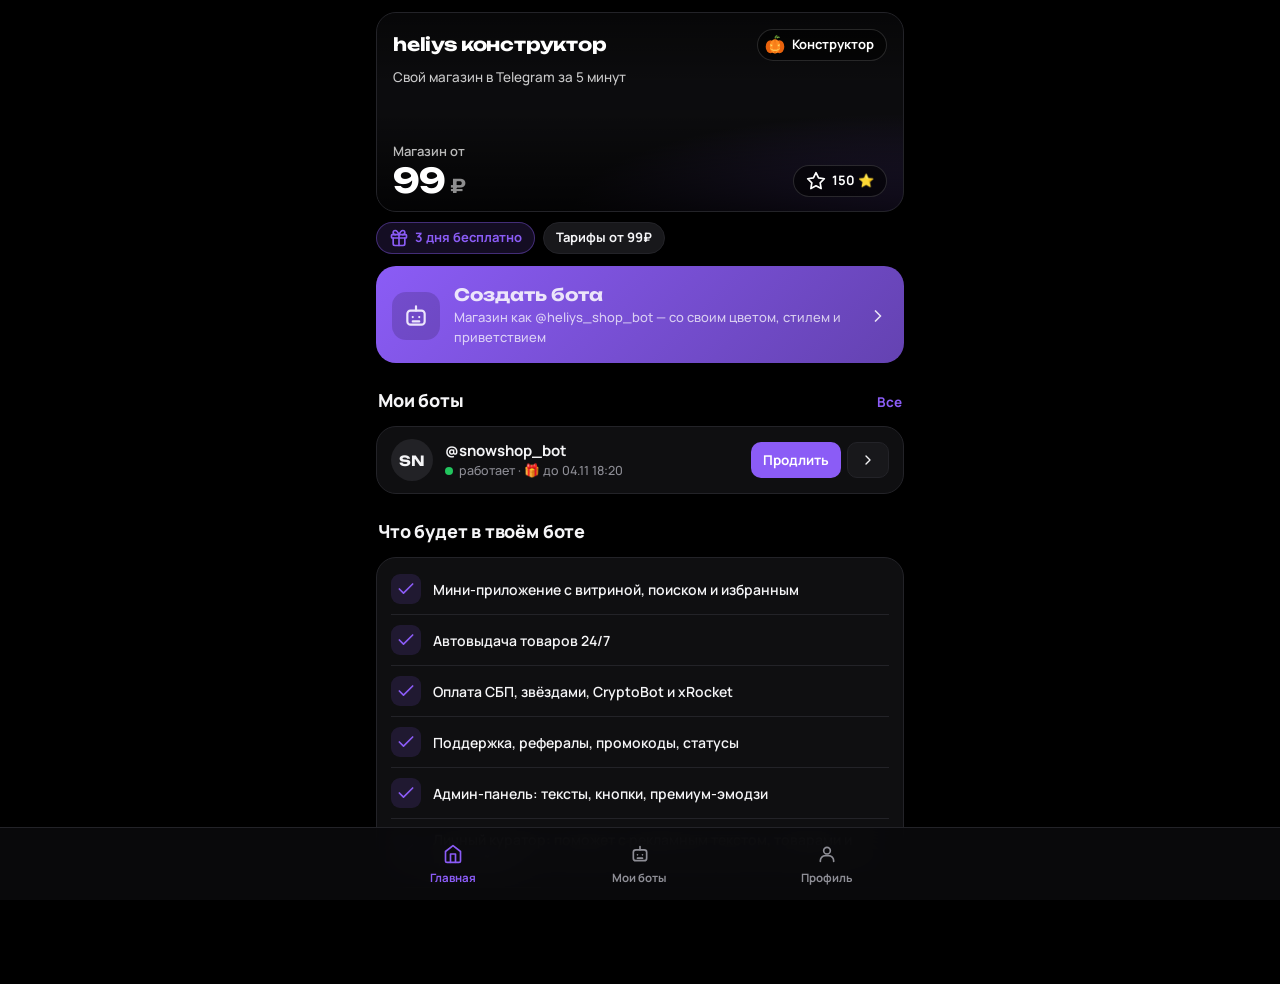
==== commit fb4498cd: "Конструктор: название карточки мини-приложения меняется прямо из /admin /admin → 📱 Мини-приложение: " ====
--- a/webapp/ctor.html
+++ b/webapp/ctor.html
@@ -44,7 +44,8 @@
 .hero-media img, .hero-media video { width: 100%; height: 100%; object-fit: cover; display: block; }
 .hero::after { content: ""; position: absolute; inset: 0; z-index: -1; background: linear-gradient(180deg, rgba(0,0,0,.45) 0%, rgba(0,0,0,0) 36%, rgba(0,0,0,0) 50%, rgba(0,0,0,.72) 100%); }
 .hero-top { position: relative; z-index: 1; display: flex; align-items: center; gap: 8px; }
-.hero-title { font: 700 19px/1.15 var(--display); letter-spacing: -.01em; flex: 1; min-width: 0; overflow: hidden; text-overflow: ellipsis; white-space: nowrap; }
+.hero-title { font: 700 18px/1.18 var(--display); letter-spacing: -.01em; flex: 1; min-width: 0; overflow: hidden; overflow-wrap: break-word;
+  display: -webkit-box; -webkit-line-clamp: 2; -webkit-box-orient: vertical; }
 .hero-sub { position: relative; z-index: 1; margin-top: 6px; font-size: 13.5px; color: rgba(255,255,255,.78); max-width: 34ch; }
 .badge { display: inline-flex; align-items: center; gap: 6px; height: 32px; padding: 0 12px 0 6px; border-radius: 999px; background: rgba(0,0,0,.55); border: 1px solid rgba(255,255,255,.14); font-weight: 700; font-size: 13px; white-space: nowrap; }
 .badge .bi { width: 22px; height: 22px; display: grid; place-items: center; font-size: 17px; }
@@ -167,6 +168,21 @@
 .sty { display: flex; align-items: center; gap: 10px; padding: 12px; border-radius: var(--r-md); background: var(--surface); border: 1.5px solid var(--line); font-weight: 700; font-size: 14px; text-align: left; transition: border-color .15s; }
 .sty .si { width: 34px; height: 34px; border-radius: 10px; display: grid; place-items: center; background: var(--surface-2); flex: none; font-size: 18px; }
 .sty.on { border-color: var(--accent); background: color-mix(in srgb, var(--accent) 10%, var(--surface)); }
+.modes { display: grid; gap: 10px; }
+.mode { display: flex; align-items: center; gap: 12px; padding: 14px; border-radius: var(--r-md); background: var(--surface); border: 1.5px solid var(--line); text-align: left; transition: border-color .15s, transform .12s; }
+.mode:active { transform: scale(.98); }
+.mode .mi { width: 44px; height: 44px; border-radius: 12px; display: grid; place-items: center; background: var(--surface-2); flex: none; font-size: 22px; }
+.mode .mt { flex: 1; min-width: 0; display: flex; flex-direction: column; gap: 3px; }
+.mode .mt b { font-size: 15px; }
+.mode .mt small { color: var(--muted); font-size: 13px; line-height: 1.35; }
+.mode i { width: 24px; height: 24px; border-radius: 50%; border: 1.5px solid var(--line); display: grid; place-items: center; flex: none; color: #fff; }
+.mode.on { border-color: var(--accent); background: color-mix(in srgb, var(--accent) 10%, var(--surface)); }
+.mode.on i { background: var(--accent); border-color: var(--accent); }
+.chatpv { border-radius: var(--r-md); background: var(--surface); border: 1px solid var(--line); padding: 14px; }
+.chatpv .bubble { background: var(--surface-2); border-radius: 14px 14px 14px 4px; padding: 10px 12px; font-size: 13.5px; line-height: 1.45; max-width: 92%; overflow-wrap: anywhere; }
+.chatpv .kbd { display: grid; grid-template-columns: repeat(2, minmax(0, 1fr)); gap: 6px; margin-top: 8px; }
+.chatpv .kbd span { background: var(--surface-2); border-radius: 10px; padding: 9px 6px; text-align: center; font-size: 12.5px; font-weight: 700; }
+.chatpv .kbd .wide { grid-column: 1 / -1; background: color-mix(in srgb, var(--accent) 22%, var(--surface-2)); }
 .chips { display: flex; flex-wrap: wrap; gap: 8px; margin-top: 12px; }
 .chip { padding: 8px 12px; border-radius: 12px; background: var(--surface-2); border: 1px solid var(--line); font-weight: 600; font-size: 13px; text-align: left; line-height: 1.35; }
 .chip:active { border-color: var(--accent); }
@@ -614,14 +630,16 @@
 }
 
 /* ---------- мастер ---------- */
-const STEPS = 4;
 function wzState() {
   if (!S.wz) {
     const d = S.draft || {};
-    S.wz = { step: 1, color: d.color || "", hex: d.hex || "#ff3d81", style: d.style || "", title: d.title || "", desc: d.desc || "", customOpen: d.color === "custom" };
+    S.wz = { step: 1, mode: d.mode || "", color: d.color || "", hex: d.hex || "#ff3d81", style: d.style || "", title: d.title || "", desc: d.desc || "", customOpen: d.color === "custom" };
   }
   return S.wz;
 }
+/* шаги мастера: без мини-приложения цвет и стиль не нужны */
+function wzKeys() { return wzState().mode === "bot" ? ["mode", "title", "desc"] : ["mode", "color", "style", "title", "desc"]; }
+function wzKey() { const k = wzKeys(); return k[Math.min(wzState().step, k.length) - 1]; }
 function wzAccent() {
   const w = wzState();
   if (w.color === "custom") return w.hex;
@@ -636,6 +654,10 @@
   const isBlack = w.color === "black";
   const title = esc(w.title.trim() || "Мой магазин");
   const desc = esc(w.desc.trim());
+  if (w.mode === "bot") {
+    return `<div class="preview-label">Так покупатель увидит бота</div><div class="chatpv"><div class="bubble"><b>✨ ${title}</b>${desc ? `<br>${desc}` : ""}<br><br>👋 Привет! Выбирай товар 👇</div>
+      <div class="kbd"><span class="wide">🛍 Каталог</span><span>👤 Профиль</span><span>🧾 Заказы</span><span>💬 Поддержка</span><span>🎟 Промокод</span></div></div>`;
+  }
   return `<div class="preview-label">${T("app_preview")}</div><div class="preview"><div class="hero" style="--hc:${acc};--fx:${season === "halloween" ? "#ff7a1a" : acc};--pc:${acc};--pink:${inkFor(acc)};${isBlack ? "background:#050505;" : ""}">
     <div class="fx">${fxHtml(season)}</div>
     <div class="hero-top"><div class="hero-title">${title}</div>${st && st.badge ? `<span class="badge"><span class="bi">${SEASON_ICON[season] || ""}</span>${esc(st.badge)}</span>` : ""}</div>
@@ -644,18 +666,24 @@
 }
 function stepHtml() {
   const w = wzState();
-  if (w.step === 1) {
+  const key = wzKey();
+  if (key === "mode") {
+    const card = (id, icon, t, sub) => `<button class="mode ${w.mode === id ? "on" : ""}" data-mode="${id}"><span class="mi">${icon}</span><span class="mt"><b>${T(t)}</b><small>${T(sub)}</small></span><i>${w.mode === id ? svg("check", "sm") : ""}</i></button>`;
+    return `<div class="wz-title">${T("app_mode")}</div><div class="wz-sub">${T("app_mode_sub")}</div><div class="modes">
+      ${card("app", "📱", "app_mode_app", "app_mode_app_sub")}${card("bot", "💬", "app_mode_bot", "app_mode_bot_sub")}</div>`;
+  }
+  if (key === "color") {
     const sw = S.colors.map((c) => `<button class="sw ${w.color === c.id ? "on" : ""}" data-color="${c.id}" style="--c:${c.swatch};--c2:${c.id === "black" ? "#e4e4e7" : c.hex}"><i>${w.color === c.id ? svg("check", "sm") : ""}</i>${esc(c.name)}</button>`).join("");
     return `<div class="wz-title">${T("app_step1")}</div><div class="wz-sub">${T("app_step1_sub")}</div><div class="swatches">${sw}</div>
       <button class="custom-btn ${w.color === "custom" ? "on" : ""}" data-act="custom">${svg("palette", "sm")} ${T("app_custom")}</button>
       ${w.customOpen ? `<div class="card custom"><input type="color" id="colorPick" value="${esc(w.hex)}" aria-label="цвет"><input class="inp" id="hexInp" maxlength="7" value="${esc(w.hex)}" placeholder="#ff7a1a" autocomplete="off"></div>` : ""}`;
   }
-  if (w.step === 2) {
-    const st = S.styles.map((s) => `<button class="sty ${w.style === s.id ? "on" : ""}" data-style="${s.id}"><span class="si">${SEASON_ICON[s.id] || "⚪"}</span>${esc(s.name.replace(/^\S+\s/, ""))}</button>`).join("");
+  if (key === "style") {
+    const st =S.styles.map((s) => `<button class="sty ${w.style === s.id ? "on" : ""}" data-style="${s.id}"><span class="si">${SEASON_ICON[s.id] || "⚪"}</span>${esc(s.name.replace(/^\S+\s/, ""))}</button>`).join("");
     return `<div class="wz-title">${T("app_step2")}</div><div class="wz-sub">${T("app_step2_sub")}</div><div class="styles">${st}</div>`;
   }
-  if (w.step === 3) {
-    const ideas = ["Snow Shop", "Neon Store", "Digital Market", "Pixel Shop", "Premium Keys", "Night Store"];
+  if (key === "title") {
+    const ideas =["Snow Shop", "Neon Store", "Digital Market", "Pixel Shop", "Premium Keys", "Night Store"];
     return `<div class="wz-title">${T("app_step3")}</div><div class="wz-sub">${T("app_step3_sub")}</div>
       <input class="inp" id="titleInp" maxlength="40" value="${esc(w.title)}" placeholder="Например, Snow Shop" autocomplete="off">
       <div class="counter" id="titleCnt">${w.title.length}/40</div>
@@ -671,23 +699,26 @@
 }
 function stepValid() {
   const w = wzState();
-  if (w.step === 1) return w.color === "custom" ? /^#[0-9a-f]{6}$/i.test(w.hex) : !!w.color;
-  if (w.step === 2) return !!w.style;
-  if (w.step === 3) return w.title.trim().length > 0 && w.title.trim().length <= 40;
+  const key = wzKey();
+  if (key === "mode") return !!w.mode;
+  if (key === "color") return w.color === "custom" ? /^#[0-9a-f]{6}$/i.test(w.hex) : !!w.color;
+  if (key === "style") return !!w.style;
+  if (key === "title") return w.title.trim().length > 0 && w.title.trim().length <= 40;
   return w.desc.trim().length > 0 && w.desc.trim().length <= 200;
 }
 function renderWizard() {
   const w = wzState();
   setAccent(wzAccent());
-  const prog = Array.from({ length: 7 }, (_, i) => `<i class="${i < w.step ? "on" : ""}"></i>`).join("");
-  $("#s-wizard").innerHTML = `<div class="wz-head"><button class="back" data-act="wzback" aria-label="${esc(plain(T("app_back")))}">${svg("left")}</button><div class="progress">${prog}</div><span class="wz-step">${w.step} / 7</span></div>
+  const total = wzKeys().length + 3; // + приветствие, поддержка, токен в чате
+  const prog = Array.from({ length: total }, (_, i) => `<i class="${i < w.step ? "on" : ""}"></i>`).join("");
+  $("#s-wizard").innerHTML = `<div class="wz-head"><button class="back" data-act="wzback" aria-label="${esc(plain(T("app_back")))}">${svg("left")}</button><div class="progress" style="grid-template-columns:repeat(${total},1fr)">${prog}</div><span class="wz-step">${w.step} / ${total}</span></div>
     <div id="pv">${previewHtml()}</div><div id="stepBody">${stepHtml()}</div>`;
   renderBar();
   bindWizardInputs();
 }
 function renderBar() {
   const w = wzState();
-  const last = w.step === STEPS;
+  const last = w.step === wzKeys().length;
   $("#wzbar .in").innerHTML = `<button class="btn" id="wzNext" data-act="${last ? "wzfinish" : "wznext"}" ${stepValid() ? "" : "disabled"}>${last ? svg("send", "sm") + " " + T("app_finish") : T("app_next") + " " + svg("right", "sm")}</button>`;
 }
 function refreshPreview() { $("#pv").innerHTML = previewHtml(); renderBar(); }
@@ -705,10 +736,10 @@
   const w = wzState();
   btn.disabled = true;
   try {
-    await api("draft", { color: w.color, hex: w.hex, style: w.style, title: w.title.trim(), desc: w.desc.trim(), plan: S.plan || "buy" });
+    await api("draft", { mode: w.mode, color: w.color, hex: w.hex, style: w.style, title: w.title.trim(), desc: w.desc.trim(), plan: S.plan || "buy" });
     haptic("ok");
     $("#wzbar").hidden = true;
-    $("#s-wizard").innerHTML = `<div class="wz-done"><div class="di">${svg("check")}</div><h2>Витрина готова!</h2><p>${T("app_finish_hint")}</p>
+    $("#s-wizard").innerHTML = `<div class="wz-done"><div class="di">${svg("check")}</div><h2>${w.mode === "bot" ? "Основа готова!" : "Витрина готова!"}</h2><p>${T("app_finish_hint")}</p>
       <div class="steps-left"><div><span>🧩</span>Готовый набор товаров (или пустой магазин)</div><div><span>5</span>Приветствие с премиум-эмодзи и фото</div><div><span>6</span>Контакт поддержки</div><div><span>7</span>Токен бота из @BotFather</div></div>
       <button class="btn block" data-act="close">${svg("chat", "sm")} Перейти в чат</button></div>`;
     S.wz = null;
@@ -718,7 +749,7 @@
 
 /* ---------- события ---------- */
 document.addEventListener("click", async (ev) => {
-  const el = ev.target.closest("[data-plan],[data-act],[data-tab],[data-color],[data-style],[data-title],[data-desc],[data-amount],[data-buy],[data-open]");
+  const el = ev.target.closest("[data-plan],[data-act],[data-tab],[data-mode],[data-color],[data-style],[data-title],[data-desc],[data-amount],[data-buy],[data-open]");
   if (!el) return;
   const d = el.dataset;
   if (d.plan) { S.plan = d.plan; S.wz = null; haptic("medium"); return go("wizard"); }
@@ -726,6 +757,7 @@
   if (d.open) return openLink(`https://t.me/${d.open}`);
   if (d.buy) return buyBot(+d.buy, el);
   const w = S.tab === "wizard" ? wzState() : null;
+  if (d.mode && w) { w.mode = d.mode; haptic(); $("#stepBody").innerHTML = stepHtml(); setAccent(wzAccent()); return refreshPreview(); }
   if (d.color) { w.color = d.color; w.customOpen = false; haptic(); $("#stepBody").innerHTML = stepHtml(); bindWizardInputs(); setAccent(wzAccent()); return refreshPreview(); }
   if (d.style) { w.style = d.style; haptic(); $("#stepBody").innerHTML = stepHtml(); return refreshPreview(); }
   if (d.title) { w.title = d.title; haptic(); $("#stepBody").innerHTML = stepHtml(); bindWizardInputs(); return refreshPreview(); }
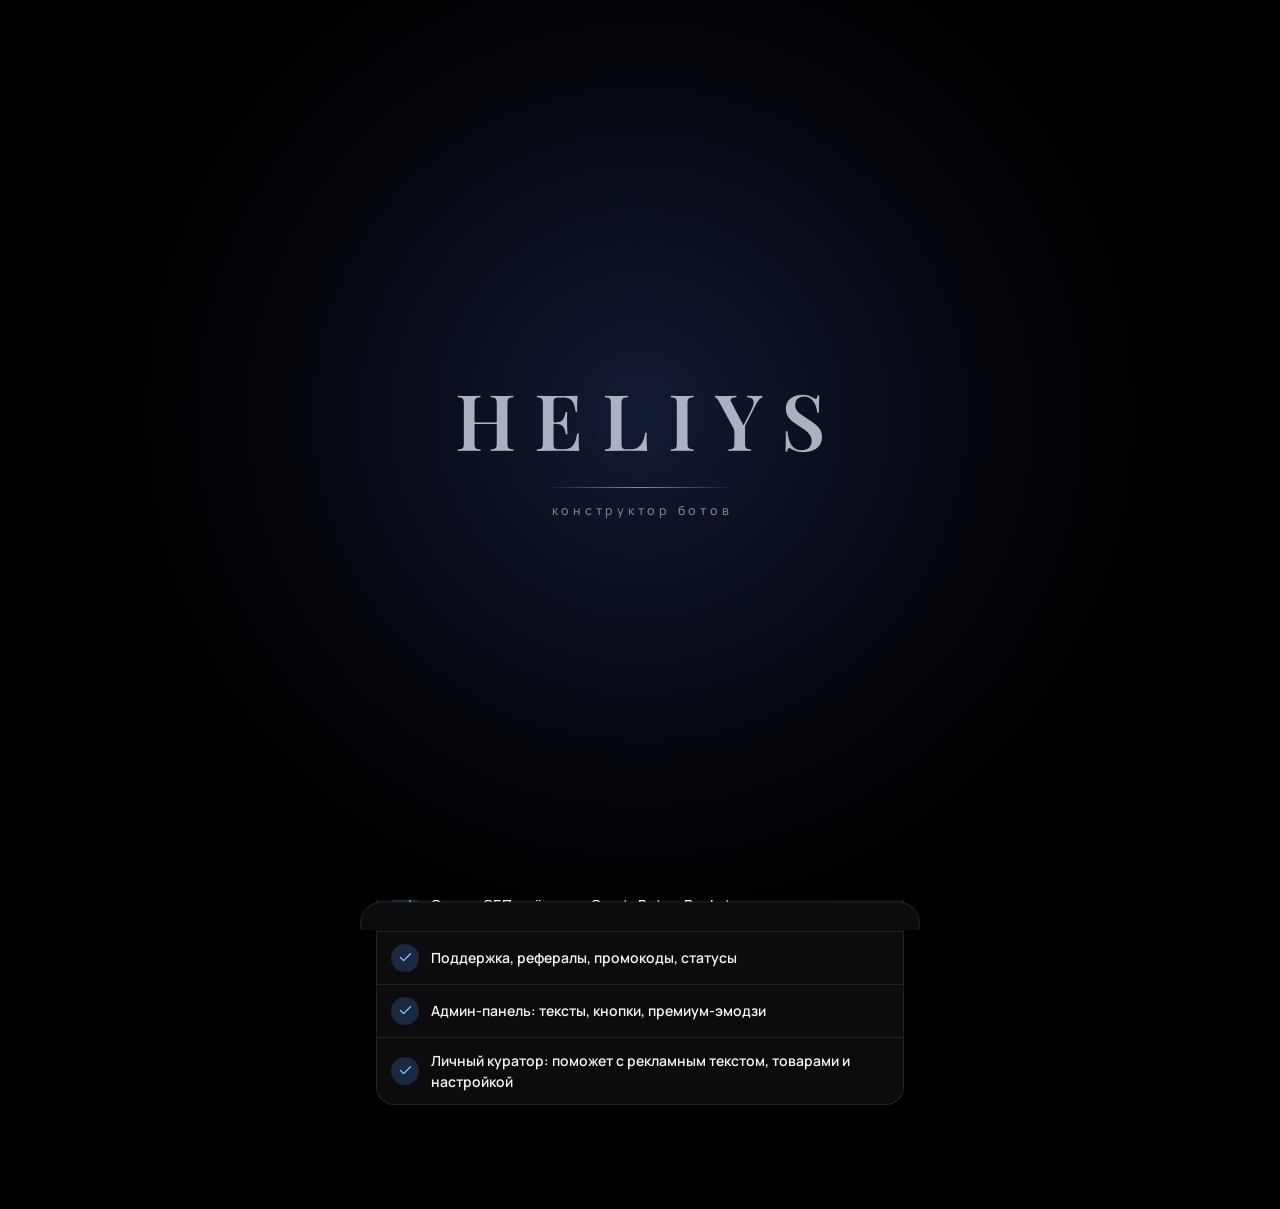
==== commit fc4ebcfe: "Add files via upload" ====
--- a/webapp/ctor.html
+++ b/webapp/ctor.html
@@ -1,5 +1,5 @@
 <!doctype html>
-<html lang="ru" data-theme="dark">
+<html lang="ru" data-theme="dark" style="background:#000">
 <head>
 <meta charset="utf-8">
 <meta name="viewport" content="width=device-width, initial-scale=1, maximum-scale=1, viewport-fit=cover">
@@ -8,19 +8,33 @@
 <script src="https://telegram.org/js/telegram-web-app.js"></script>
 <link rel="preconnect" href="https://fonts.googleapis.com">
 <link rel="preconnect" href="https://fonts.gstatic.com" crossorigin>
-<link href="https://fonts.googleapis.com/css2?family=Manrope:wght@400;500;600;700;800&family=Unbounded:wght@500;600;700&display=swap" rel="stylesheet">
+<link href="https://fonts.googleapis.com/css2?family=Manrope:wght@400;500;600;700;800&family=Playfair+Display:wght@600;700&display=swap" rel="stylesheet">
+<script>window.__NY_LITE = true;</script>
 <style>
-/* Мини-приложение бота-конструктора. Тот же визуальный язык, что у витрины магазина (webapp/index.html). */
+/* Мини-приложение конструктора Heliys, премиальный стиль:
+   OLED-чёрная тема по умолчанию и белая по выбору, главное действие — белая (чёрная) кнопка, акцент — холодный синий.
+   Один запоминающийся элемент — чёрная и белая темы, тихий снег; остальное спокойное. */
 :root {
-  --accent: #8b5cf6; --accent-ink: #fff;
+  /* премиальный OLED-чёрный: поверхности чуть светлее фона, границы — волосяные линии, акцент холодный серебристо-синий */
+  --accent: #7db2ff; --accent-ink: #04101f; --accent-text: #8dbbff;
   --accent-soft: color-mix(in srgb, var(--accent) 14%, transparent);
-  --bg: #000; --surface: #0f0f11; --surface-2: #18181b; --surface-3: #222226; --line: #232328;
-  --text: #f5f5f7; --muted: #8e8e96;
+  --bg: #000000; --surface: #0c0c0e; --surface-2: #141417; --surface-3: #1e1e23; --line: rgba(255, 255, 255, .09);
+  --text: #f4f5f8; --muted: #8d919b;
+  --cta: #f4f6fb; --cta-ink: #0a0a0c;
+  --fir: #4f8cff;
   --font: "Manrope", -apple-system, BlinkMacSystemFont, "Segoe UI", Roboto, Arial, sans-serif;
-  --display: "Unbounded", "Manrope", sans-serif;
+  --display: "Playfair Display", Georgia, "Times New Roman", serif;
   --safe-b: env(safe-area-inset-bottom, 0px);
-  --r-lg: 20px; --r-md: 14px; --r-sm: 10px;
+  --r-lg: 18px; --r-md: 12px; --r-sm: 9px;
+  --ease: cubic-bezier(.23, 1, .32, 1);
   color-scheme: dark;
+}
+:root[data-theme="light"] {
+  --accent: #2a63d4; --accent-ink: #ffffff; --accent-text: #2a63d4;
+  --bg: #f5f6f9; --surface: #ffffff; --surface-2: #eceef3; --surface-3: #dcdfe7; --line: rgba(10, 14, 28, .10);
+  --text: #0b0d13; --muted: #5a606c;
+  --cta: #0b0d13; --cta-ink: #ffffff;
+  color-scheme: light;
 }
 * { box-sizing: border-box; -webkit-tap-highlight-color: transparent; }
 html, body { margin: 0; min-height: 100%; }
@@ -30,260 +44,313 @@
 :focus-visible { outline: 2px solid var(--accent); outline-offset: 2px; }
 .ic { width: 20px; height: 20px; flex: none; display: block; }
 .ic.sm { width: 16px; height: 16px; }
-.wrap { position: relative; max-width: 560px; margin: 0 auto; padding: 12px 16px calc(96px + var(--safe-b)); }
-.screen { display: none; animation: rise .22s ease-out; }
-.screen.on { display: block; }
-@keyframes rise { from { opacity: 0; transform: translateY(6px); } to { opacity: 1; transform: none; } }
+.wrap { position: relative; max-width: 560px; margin: 0 auto; padding: 22px 16px calc(104px + var(--safe-b)); }
+.screen { display: none; }
+.screen.on { display: block; animation: rise .22s var(--ease); }
+@keyframes rise { from { opacity: 0; transform: translateY(8px); } to { opacity: 1; transform: none; } }
 .pe { display: inline-grid; place-items: center; width: 1.25em; height: 1.25em; vertical-align: -0.25em; }
 .pe img, .pe video, .pe svg { width: 100%; height: 100%; object-fit: contain; }
-
-/* ---------- карточка ---------- */
-.hero { position: relative; overflow: hidden; border-radius: var(--r-lg); min-height: 200px; padding: 16px; color: #fff; isolation: isolate;
-  border: 1px solid var(--line); background: radial-gradient(90% 70% at 100% 100%, color-mix(in srgb, var(--hc, var(--accent)) 26%, transparent), transparent 70%), #0c0c0e; }
+h1, h2, h3 { margin: 0; }
+
+/* ---------- главная карточка: тёмное стекло, холодный блик, тонкая верхняя кромка ---------- */
+.hero { position: relative; overflow: hidden; isolation: isolate; border-radius: 22px; min-height: 206px; padding: 28px 22px 20px; display: flex; flex-direction: column; color: #f4f6fb;
+  background: #050507; border: 1px solid rgba(255, 255, 255, .11); }
+.hero::before { content: ""; position: absolute; inset: 0; z-index: -1;
+  background: radial-gradient(70% 90% at 100% 0%, rgba(96, 140, 255, .26), transparent 68%), radial-gradient(60% 70% at 0% 100%, rgba(170, 190, 255, .09), transparent 70%); }
+.hero::after { content: ""; position: absolute; left: 14%; right: 14%; top: 0; height: 1px; z-index: 1;
+  background: linear-gradient(90deg, transparent, rgba(255, 255, 255, .55), transparent); }
 .hero-media { position: absolute; inset: 0; z-index: -2; }
-.hero-media img, .hero-media video { width: 100%; height: 100%; object-fit: cover; display: block; }
-.hero::after { content: ""; position: absolute; inset: 0; z-index: -1; background: linear-gradient(180deg, rgba(0,0,0,.45) 0%, rgba(0,0,0,0) 36%, rgba(0,0,0,0) 50%, rgba(0,0,0,.72) 100%); }
-.hero-top { position: relative; z-index: 1; display: flex; align-items: center; gap: 8px; }
-.hero-title { font: 700 18px/1.18 var(--display); letter-spacing: -.01em; flex: 1; min-width: 0; overflow: hidden; overflow-wrap: break-word;
-  display: -webkit-box; -webkit-line-clamp: 2; -webkit-box-orient: vertical; }
-.hero-sub { position: relative; z-index: 1; margin-top: 6px; font-size: 13.5px; color: rgba(255,255,255,.78); max-width: 34ch; }
-.badge { display: inline-flex; align-items: center; gap: 6px; height: 32px; padding: 0 12px 0 6px; border-radius: 999px; background: rgba(0,0,0,.55); border: 1px solid rgba(255,255,255,.14); font-weight: 700; font-size: 13px; white-space: nowrap; }
-.badge .bi { width: 22px; height: 22px; display: grid; place-items: center; font-size: 17px; }
-.hero-bottom { position: absolute; z-index: 1; left: 16px; right: 16px; bottom: 14px; display: flex; align-items: flex-end; justify-content: space-between; gap: 12px; }
-.hero-label { font-size: 13px; color: rgba(255,255,255,.72); font-weight: 600; }
-.balance { font: 700 34px/1 var(--display); letter-spacing: -.02em; font-variant-numeric: tabular-nums; margin-top: 2px; }
-.balance small { font-size: 19px; font-weight: 600; color: rgba(255,255,255,.55); margin-left: 4px; }
-.plus { width: 40px; height: 40px; border-radius: 50%; display: grid; place-items: center; background: #fff; color: #000; flex: none; transition: transform .15s; }
-.plus:active { transform: scale(.94); }
-.fx { position: absolute; inset: 0; z-index: 0; pointer-events: none; overflow: hidden; }
-.bat { position: absolute; top: var(--y); left: -12%; width: var(--s); animation: fly var(--d) linear var(--delay) infinite; }
-.bat.rev { animation-name: fly-rev; }
-.bat .bob { animation: bob calc(var(--d) / 4) ease-in-out infinite; }
-.bat svg { width: 100%; display: block; overflow: visible; }
-.bat.rev svg { transform: scaleX(-1); }
-.bat .wing { transform-box: fill-box; transform-origin: 50% 70%; animation: flap .34s ease-in-out infinite; }
-@keyframes fly { from { left: -14%; } to { left: 112%; } }
-@keyframes fly-rev { from { left: 112%; } to { left: -14%; } }
-@keyframes bob { 0%, 100% { transform: translateY(0) rotate(-4deg); } 50% { transform: translateY(14px) rotate(5deg); } }
-@keyframes flap { 0%, 100% { transform: scaleY(1); } 50% { transform: scaleY(.35) translateY(4px); } }
-.p { position: absolute; top: -10%; left: var(--x); width: var(--s); height: var(--s); animation: fall var(--d) linear var(--delay) infinite; opacity: var(--o, .9); }
-.p.up { top: auto; bottom: -10%; animation-name: rise-up; }
-.p > * { width: 100%; height: 100%; display: block; animation: sway calc(var(--d) / 3) ease-in-out infinite alternate; }
-@keyframes fall { to { top: 110%; } }
-@keyframes rise-up { to { bottom: 110%; } }
-@keyframes sway { from { transform: translateX(-10px) rotate(-25deg); } to { transform: translateX(10px) rotate(35deg); } }
-.flake { border-radius: 50%; background: #fff; }
-.pumpkin { transform-origin: 50% 85%; animation: wobble 2.6s ease-in-out infinite; }
-.pumpkin .face { animation: flicker 1.8s steps(1) infinite; }
-@keyframes wobble { 0%, 100% { transform: rotate(-8deg); } 50% { transform: rotate(8deg) translateY(-1px); } }
-@keyframes flicker { 0%, 100% { opacity: 1; } 42% { opacity: .55; } 45% { opacity: 1; } 70% { opacity: .8; } }
-.spin { animation: spin 9s linear infinite; }
-.beat { animation: beat 1.1s ease-in-out infinite; transform-origin: center; }
-.sway-i { animation: wobble 3s ease-in-out infinite; transform-origin: 50% 100%; }
-.blink { animation: flicker 1.2s steps(1) infinite; }
-@keyframes spin { to { transform: rotate(360deg); } }
-@keyframes beat { 0%, 100% { transform: scale(1); } 15% { transform: scale(1.18); } 30% { transform: scale(.96); } 45% { transform: scale(1.1); } }
-@media (prefers-reduced-motion: reduce) { .fx { display: none; } .spin, .beat, .sway-i, .pumpkin, .blink { animation: none; } }
+.hero-media img, .hero-media video { width: 100%; height: 100%; object-fit: cover; display: block; opacity: .45; }
+.hero-title { position: relative; z-index: 2; font: 600 29px/1.12 var(--display); letter-spacing: -.012em; overflow-wrap: break-word; display: -webkit-box; -webkit-line-clamp: 3; -webkit-box-orient: vertical; overflow: hidden; max-width: 17ch; }
+.hero-sub { position: relative; z-index: 2; margin-top: 10px; font-size: 14px; color: rgba(236, 240, 250, .72); max-width: 34ch; }
+.hero-foot { position: relative; z-index: 3; margin-top: auto; padding-top: 22px; display: flex; align-items: flex-end; justify-content: space-between; gap: 12px; flex-wrap: wrap; }
+.hero-price small { display: block; font-size: 12.5px; color: rgba(236, 240, 250, .6); font-weight: 600; }
+.hero-price b { font: 600 30px/1.05 var(--display); font-variant-numeric: tabular-nums; }
+.hero-price b i { font: 600 17px var(--font); font-style: normal; color: rgba(236, 240, 250, .55); margin-left: 3px; }
+.chip-star { display: inline-flex; align-items: center; gap: 6px; height: 32px; padding: 0 12px; border-radius: 999px; background: rgba(255, 255, 255, .06); border: 1px solid rgba(255, 255, 255, .14); font-weight: 700; font-size: 13px; }
+.chip-star .ic { color: #9ec3ff; }
+@media (prefers-reduced-motion: reduce) { .screen.on { animation: none; } }
 
 /* ---------- блоки ---------- */
 .card { background: var(--surface); border: 1px solid var(--line); border-radius: var(--r-lg); }
-.section-title { display: flex; align-items: baseline; justify-content: space-between; margin: 24px 2px 12px; font-weight: 800; font-size: 18px; letter-spacing: -.01em; }
-.section-title button { font-weight: 700; font-size: 13.5px; color: var(--accent); }
-.pills { display: flex; gap: 8px; flex-wrap: wrap; margin-top: 10px; }
-.pill { display: inline-flex; align-items: center; gap: 6px; height: 32px; padding: 0 12px; border-radius: 999px; background: var(--surface-2); border: 1px solid var(--line); font-weight: 700; font-size: 13px; }
-.pill.acc { background: var(--accent-soft); border-color: color-mix(in srgb, var(--accent) 40%, transparent); color: var(--accent); }
+.section-title { display: flex; align-items: baseline; justify-content: space-between; margin: 26px 2px 12px; font: 600 21px/1.2 var(--display); }
+.section-title button { font: 700 13.5px var(--font); color: var(--accent-text); min-height: 32px; padding: 0 4px; }
+.pills { display: flex; gap: 8px; flex-wrap: wrap; margin-top: 12px; }
+.pill { display: inline-flex; align-items: center; gap: 6px; min-height: 32px; padding: 0 12px; border-radius: 999px; background: var(--surface-2); border: 1px solid var(--line); font-weight: 700; font-size: 13px; }
+.pill .ic { width: 15px; height: 15px; }
+.pill.acc { background: var(--accent-soft); border-color: color-mix(in srgb, var(--accent) 45%, transparent); color: var(--accent-text); }
 .cta { margin-top: 12px; width: 100%; display: flex; align-items: center; gap: 14px; padding: 16px; text-align: left; border-radius: var(--r-lg);
-  background: linear-gradient(135deg, var(--accent), color-mix(in srgb, var(--accent) 72%, #000)); color: var(--accent-ink); transition: transform .12s; }
+  background: var(--cta); color: var(--cta-ink); transition: transform .16s var(--ease); min-height: 72px; }
 .cta:active { transform: scale(.985); }
-.cta .ci { width: 48px; height: 48px; border-radius: var(--r-md); display: grid; place-items: center; background: rgba(0,0,0,.18); font-size: 26px; flex: none; }
-.cta .ci .ic { width: 26px; height: 26px; }
-.cta b { display: block; font: 700 17px/1.2 var(--display); }
-.cta span { display: block; font-size: 13px; opacity: .85; margin-top: 3px; }
+.cta .ci { width: 46px; height: 46px; border-radius: var(--r-md); display: grid; place-items: center; background: color-mix(in srgb, var(--cta-ink) 10%, transparent); flex: none; }
+.cta .ci .ic { width: 24px; height: 24px; }
+.cta b { display: block; font: 700 18px/1.2 var(--display); }
+.cta span { display: block; font-size: 13px; opacity: .8; margin-top: 3px; font-weight: 600; }
 .cta .arrow { margin-left: auto; flex: none; }
-.feats { padding: 6px 14px; }
-.feat { display: flex; align-items: center; gap: 12px; padding: 10px 0; border-bottom: 1px solid var(--line); font-weight: 600; font-size: 14px; }
+.feat { display: flex; align-items: center; gap: 12px; padding: 12px 14px; border-bottom: 1px solid var(--line); font-weight: 600; font-size: 14px; }
 .feat:last-child { border-bottom: 0; }
-.feat .fi { width: 30px; height: 30px; border-radius: 9px; display: grid; place-items: center; background: var(--accent-soft); color: var(--accent); flex: none; font-size: 16px; }
+.feat .fi { width: 28px; height: 28px; border-radius: 50%; display: grid; place-items: center; background: color-mix(in srgb, var(--fir) 22%, transparent); color: #7fd4ff; flex: none; }
+.feat .fi .ic { width: 15px; height: 15px; }
 .bot { display: flex; align-items: center; gap: 12px; padding: 12px 14px; }
 .bot + .bot { border-top: 1px solid var(--line); }
-.bot .av { width: 42px; height: 42px; border-radius: 50%; display: grid; place-items: center; background: var(--surface-3); font: 700 14px var(--display); flex: none; }
+.bot .av { width: 42px; height: 42px; border-radius: 50%; display: grid; place-items: center; background: var(--surface-3); color: var(--accent-text); flex: none; }
+.bot .av .ic { width: 20px; height: 20px; }
 .bot .meta { flex: 1; min-width: 0; }
 .bot .meta b { display: block; overflow: hidden; text-overflow: ellipsis; white-space: nowrap; }
-.bot .meta small { display: block; color: var(--muted); font-size: 12.5px; }
+.bot .meta small { display: block; color: var(--muted); font-size: 12.5px; line-height: 1.4; }
 .st { display: inline-block; width: 8px; height: 8px; border-radius: 50%; margin-right: 6px; background: var(--muted); }
-.st.running { background: #22c55e; } .st.failed, .st.expired { background: #ef4444; } .st.stopped { background: #eab308; }
-.bot-actions { display: flex; gap: 6px; flex: none; }
-.btn { display: inline-flex; align-items: center; justify-content: center; gap: 8px; height: 44px; padding: 0 18px; border-radius: var(--r-md); font-weight: 700; background: var(--accent); color: var(--accent-ink); transition: opacity .15s, transform .12s; white-space: nowrap; }
+.st.running { background: #3ecf8e; } .st.failed, .st.expired { background: var(--berry); } .st.stopped { background: #e8b84a; }
+.bot-actions { display: flex; flex-direction: column; gap: 6px; flex: none; align-items: stretch; }
+.bot-actions .row { display: flex; gap: 6px; }
+.btn { display: inline-flex; align-items: center; justify-content: center; gap: 8px; min-height: 48px; padding: 0 20px; border-radius: var(--r-md); font-weight: 700; background: var(--cta); color: var(--cta-ink); transition: opacity .15s, transform .16s var(--ease); white-space: nowrap; }
 .btn:active { transform: scale(.97); }
 .btn:disabled { opacity: .45; }
-.btn.sm { height: 36px; padding: 0 12px; font-size: 13.5px; border-radius: var(--r-sm); }
+.btn.sm { min-height: 40px; padding: 0 12px; font-size: 13.5px; border-radius: var(--r-sm); }
 .btn.ghost { background: var(--surface-2); color: var(--text); border: 1px solid var(--line); }
 .btn.block { width: 100%; }
-.empty { padding: 28px 16px; text-align: center; color: var(--muted); }
-.empty .ei { font-size: 34px; margin-bottom: 6px; }
+.empty { padding: 30px 16px; text-align: center; color: var(--muted); }
+.empty .ei { margin-bottom: 8px; display: grid; place-items: center; color: var(--accent-text); }
+.empty .ei .ic { width: 32px; height: 32px; }
+.stagger > * { animation: rise .3s var(--ease) backwards; animation-delay: calc(var(--i, 0) * 45ms); }
 
 /* ---------- профиль ---------- */
 .me { display: flex; align-items: center; gap: 14px; padding: 16px; }
-.me .av { width: 56px; height: 56px; border-radius: 50%; overflow: hidden; display: grid; place-items: center; background: var(--surface-3); font: 700 18px var(--display); flex: none; }
+.me .av { width: 56px; height: 56px; border-radius: 50%; overflow: hidden; display: grid; place-items: center; background: var(--surface-3); font: 700 20px var(--display); flex: none; }
 .me .av img { width: 100%; height: 100%; object-fit: cover; }
-.me b { font: 700 17px var(--display); display: block; }
+.me b { font: 700 18px var(--display); display: block; }
 .me small { color: var(--muted); }
 .amounts { display: grid; grid-template-columns: repeat(3, minmax(0, 1fr)); gap: 8px; }
-.amounts button { height: 46px; border-radius: var(--r-md); background: var(--surface-2); border: 1px solid var(--line); font-weight: 700; }
-.amounts button.on { border-color: var(--accent); background: var(--accent-soft); color: var(--accent); }
-.inp { width: 100%; height: 48px; border-radius: var(--r-md); border: 1px solid var(--line); background: var(--surface-2); padding: 0 14px; outline: none; }
-.area { width: 100%; min-height: 104px; border-radius: var(--r-md); border: 1px solid var(--line); background: var(--surface-2); padding: 12px 14px; outline: none; resize: none; }
+.amounts button { min-height: 48px; border-radius: var(--r-md); background: var(--surface-2); border: 1px solid var(--line); font-weight: 700; }
+.amounts button.on { border-color: var(--accent); background: var(--accent-soft); color: var(--accent-text); }
+.inp { width: 100%; min-height: 48px; border-radius: var(--r-md); border: 1px solid var(--line); background: var(--surface-2); padding: 0 14px; outline: none; font-size: 16px; }
+.area { width: 100%; min-height: 104px; border-radius: var(--r-md); border: 1px solid var(--line); background: var(--surface-2); padding: 12px 14px; outline: none; resize: none; font-size: 16px; }
 .inp:focus, .area:focus { border-color: var(--accent); }
 .hint { color: var(--muted); font-size: 13px; margin: 8px 2px 0; }
 .counter { text-align: right; color: var(--muted); font-size: 12px; margin-top: 4px; font-variant-numeric: tabular-nums; }
-.counter.bad { color: #ef4444; }
+.stack { display: grid; gap: 8px; }
+
+/* ---------- выбор типа бота ---------- */
+.kinds { display: grid; gap: 10px; }
+.kind { display: flex; align-items: center; gap: 14px; padding: 14px; width: 100%; text-align: left; border-radius: var(--r-lg); background: var(--surface); border: 1px solid var(--line);
+  transition: border-color .15s, transform .16s var(--ease); min-height: 76px; }
+.kind:active { transform: scale(.985); }
+.kind .ki { width: 46px; height: 46px; border-radius: var(--r-md); display: grid; place-items: center; background: var(--surface-2); color: var(--accent-text); flex: none; }
+.kind .ki .ic { width: 23px; height: 23px; }
+.kind .kt { flex: 1; min-width: 0; }
+.kind .kt b { display: block; font: 600 17px/1.25 var(--display); }
+.kind .kt small { display: block; color: var(--muted); font-size: 13px; line-height: 1.4; margin-top: 2px; }
+.kind .kp { text-align: right; flex: none; font-weight: 800; font-size: 14px; font-variant-numeric: tabular-nums; }
+.kind .kp small { display: block; color: var(--muted); font-weight: 600; font-size: 12px; }
+@media (hover: hover) and (pointer: fine) { .kind:hover, .plan:hover, .mode:hover, .sty:hover, .sw:hover { border-color: color-mix(in srgb, var(--accent) 50%, var(--line)); } }
 
 /* ---------- мастер ---------- */
-.wz-head { display: flex; align-items: center; gap: 10px; margin-bottom: 12px; }
-.wz-head .back { width: 40px; height: 40px; border-radius: 50%; display: grid; place-items: center; background: var(--surface-2); border: 1px solid var(--line); flex: none; }
-.progress { flex: 1; display: grid; grid-template-columns: repeat(7, 1fr); gap: 4px; }
-.progress i { height: 5px; border-radius: 9px; background: var(--surface-3); transition: background .25s; }
+.wz-head { display: flex; align-items: center; gap: 10px; margin-bottom: 14px; }
+.wz-head .back { width: 44px; height: 44px; border-radius: 50%; display: grid; place-items: center; background: var(--surface-2); border: 1px solid var(--line); flex: none; }
+.progress { flex: 1; display: grid; gap: 4px; }
+.progress i { height: 4px; border-radius: 9px; background: var(--surface-3); transition: background .25s; }
 .progress i.on { background: var(--accent); }
 .wz-step { color: var(--muted); font-weight: 700; font-size: 13px; flex: none; font-variant-numeric: tabular-nums; }
-.preview-label { color: var(--muted); font-size: 12.5px; font-weight: 700; margin: 0 2px 8px; text-transform: uppercase; letter-spacing: .04em; }
-.preview .hero { min-height: 206px; }
-.hero-sub { display: -webkit-box; -webkit-line-clamp: 2; -webkit-box-orient: vertical; overflow: hidden; }
-.preview .fake-bal { font: 700 26px/1 var(--display); }
-.preview .fake-btn { height: 34px; padding: 0 14px; border-radius: 10px; display: inline-flex; align-items: center; font-weight: 700; font-size: 13px; background: var(--pc); color: var(--pink); }
-.wz-title { font: 700 21px/1.2 var(--display); margin: 22px 2px 4px; letter-spacing: -.01em; }
+.preview-label { color: var(--muted); font-size: 13px; font-weight: 600; margin: 0 2px 8px; }
+.preview .hero { min-height: 190px; padding-top: 36px; }
+.preview .hero.pv { border-color: color-mix(in srgb, var(--pc) 40%, var(--line)); background: radial-gradient(90% 70% at 100% 100%, color-mix(in srgb, var(--pc) 30%, transparent), transparent 70%), #0c0c0e; padding: 16px; }
+.preview .pv .hero-title { font-size: 20px; }
+.pv .badge { display: inline-flex; align-items: center; gap: 6px; height: 30px; padding: 0 12px 0 6px; border-radius: 999px; background: rgba(0, 0, 0, .55); border: 1px solid rgba(255, 255, 255, .14); font-weight: 700; font-size: 13px; white-space: nowrap; }
+.pv .badge .bi { width: 22px; height: 22px; display: grid; place-items: center; }
+.pv .hero-top { display: flex; align-items: center; gap: 8px; }
+.pv .hero-top .hero-title { flex: 1; min-width: 0; }
+.pv .hero-bottom { position: absolute; left: 16px; right: 16px; bottom: 14px; display: flex; align-items: flex-end; justify-content: space-between; }
+.pv .fake-bal { font: 700 26px/1 var(--display); }
+.pv .hero-label { font-size: 12.5px; color: rgba(255, 255, 255, .7); font-weight: 600; }
+.pv .fake-btn { height: 34px; padding: 0 14px; border-radius: 10px; display: inline-flex; align-items: center; font-weight: 700; font-size: 13px; background: var(--pc); color: var(--pink); }
+.pv .fx { position: absolute; inset: 0; pointer-events: none; overflow: hidden; }
+.pv .p { position: absolute; top: -10%; left: var(--x); width: var(--s); height: var(--s); animation: pfall var(--d) linear var(--delay) infinite; opacity: var(--o, .9); }
+.pv .p > * { width: 100%; height: 100%; display: block; }
+@keyframes pfall { to { top: 110%; } }
+.pv .p.up { top: auto; bottom: -10%; animation-name: prise; }
+@keyframes prise { to { bottom: 110%; } }
+.pv .flake { border-radius: 50%; background: #fff; }
+.pv .bat { position: absolute; top: var(--y); left: -12%; width: var(--s); animation: fly var(--d) linear var(--delay) infinite; }
+.pv .bat svg { width: 100%; display: block; overflow: visible; }
+@keyframes fly { from { left: -14%; } to { left: 112%; } }
+.kindpv { display: flex; align-items: center; gap: 14px; padding: 18px; border-radius: 22px; border: 1px solid color-mix(in srgb, var(--accent) 30%, var(--line)); background: linear-gradient(165deg, #060b10, #000 78%); color: #ecf6ff; }
+.kindpv .ki { width: 52px; height: 52px; border-radius: 14px; display: grid; place-items: center; background: rgba(92, 200, 255, .16); color: #5cc8ff; flex: none; }
+.kindpv .ki .ic { width: 26px; height: 26px; }
+.kindpv b { display: block; font: 700 20px/1.2 var(--display); overflow-wrap: anywhere; }
+.kindpv small { color: rgba(236, 246, 255, .72); font-size: 13px; }
+.chatpv { border-radius: var(--r-md); background: var(--surface); border: 1px solid var(--line); padding: 14px; }
+.chatpv .bubble { background: var(--surface-2); border-radius: 14px 14px 14px 4px; padding: 10px 12px; font-size: 13.5px; line-height: 1.45; max-width: 92%; overflow-wrap: anywhere; }
+.chatpv .kbd { display: grid; grid-template-columns: repeat(2, minmax(0, 1fr)); gap: 6px; margin-top: 8px; }
+.chatpv .kbd span { background: var(--surface-2); border-radius: 10px; padding: 9px 6px; text-align: center; font-size: 12.5px; font-weight: 700; }
+.chatpv .kbd .wide { grid-column: 1 / -1; background: color-mix(in srgb, var(--accent) 22%, var(--surface-2)); }
+.wz-title { font: 700 23px/1.2 var(--display); margin: 24px 2px 4px; }
 .wz-sub { color: var(--muted); margin: 0 2px 16px; font-size: 14px; }
 .swatches { display: grid; grid-template-columns: repeat(3, minmax(0, 1fr)); gap: 10px; }
-.sw { display: flex; flex-direction: column; align-items: center; gap: 8px; padding: 14px 6px 12px; border-radius: var(--r-md); background: var(--surface); border: 1.5px solid var(--line); font-weight: 700; font-size: 13.5px; transition: border-color .15s, transform .12s; }
+.sw { display: flex; flex-direction: column; align-items: center; gap: 8px; padding: 14px 6px 12px; border-radius: var(--r-md); background: var(--surface); border: 1.5px solid var(--line); font-weight: 700; font-size: 13.5px; transition: border-color .15s, transform .16s var(--ease); min-height: 44px; }
 .sw:active { transform: scale(.97); }
-.sw i { width: 40px; height: 40px; border-radius: 50%; background: var(--c); box-shadow: inset 0 0 0 1px rgba(255,255,255,.18); display: grid; place-items: center; color: #fff; }
+.sw i { width: 40px; height: 40px; border-radius: 50%; background: var(--c); box-shadow: inset 0 0 0 1px rgba(255, 255, 255, .18); display: grid; place-items: center; color: #fff; }
 .sw.on { border-color: var(--c2, var(--accent)); background: color-mix(in srgb, var(--c2, var(--accent)) 10%, var(--surface)); }
 .custom { margin-top: 10px; display: flex; align-items: center; gap: 10px; padding: 12px; }
 .custom input[type=color] { width: 46px; height: 46px; border: 0; padding: 0; border-radius: 12px; background: none; flex: none; cursor: pointer; }
 .custom input[type=color]::-webkit-color-swatch-wrapper { padding: 0; }
 .custom input[type=color]::-webkit-color-swatch { border: 1px solid var(--line); border-radius: 12px; }
 .custom .inp { flex: 1; text-transform: lowercase; }
-.custom-btn { margin-top: 10px; width: 100%; height: 48px; border-radius: var(--r-md); border: 1.5px dashed var(--line); color: var(--text); font-weight: 700; display: flex; align-items: center; justify-content: center; gap: 8px; }
-.custom-btn.on { border-style: solid; border-color: var(--accent); color: var(--accent); }
+.custom-btn { margin-top: 10px; width: 100%; min-height: 48px; border-radius: var(--r-md); border: 1.5px dashed var(--line); font-weight: 700; display: flex; align-items: center; justify-content: center; gap: 8px; }
+.custom-btn.on { border-style: solid; border-color: var(--accent); color: var(--accent-text); }
 .styles { display: grid; grid-template-columns: repeat(2, minmax(0, 1fr)); gap: 10px; }
-.sty { display: flex; align-items: center; gap: 10px; padding: 12px; border-radius: var(--r-md); background: var(--surface); border: 1.5px solid var(--line); font-weight: 700; font-size: 14px; text-align: left; transition: border-color .15s; }
-.sty .si { width: 34px; height: 34px; border-radius: 10px; display: grid; place-items: center; background: var(--surface-2); flex: none; font-size: 18px; }
+.sty { display: flex; align-items: center; gap: 10px; padding: 12px; border-radius: var(--r-md); background: var(--surface); border: 1.5px solid var(--line); font-weight: 700; font-size: 14px; text-align: left; transition: border-color .15s; min-height: 56px; }
+.sty .si { width: 34px; height: 34px; border-radius: 10px; display: grid; place-items: center; background: var(--surface-2); flex: none; }
 .sty.on { border-color: var(--accent); background: color-mix(in srgb, var(--accent) 10%, var(--surface)); }
 .modes { display: grid; gap: 10px; }
-.mode { display: flex; align-items: center; gap: 12px; padding: 14px; border-radius: var(--r-md); background: var(--surface); border: 1.5px solid var(--line); text-align: left; transition: border-color .15s, transform .12s; }
+.mode { display: flex; align-items: center; gap: 12px; padding: 14px; border-radius: var(--r-md); background: var(--surface); border: 1.5px solid var(--line); text-align: left; transition: border-color .15s, transform .16s var(--ease); }
 .mode:active { transform: scale(.98); }
-.mode .mi { width: 44px; height: 44px; border-radius: 12px; display: grid; place-items: center; background: var(--surface-2); flex: none; font-size: 22px; }
+.mode .mi { width: 44px; height: 44px; border-radius: 12px; display: grid; place-items: center; background: var(--surface-2); color: var(--accent-text); flex: none; }
 .mode .mt { flex: 1; min-width: 0; display: flex; flex-direction: column; gap: 3px; }
 .mode .mt b { font-size: 15px; }
 .mode .mt small { color: var(--muted); font-size: 13px; line-height: 1.35; }
-.mode i { width: 24px; height: 24px; border-radius: 50%; border: 1.5px solid var(--line); display: grid; place-items: center; flex: none; color: #fff; }
+.mode i { width: 24px; height: 24px; border-radius: 50%; border: 1.5px solid var(--line); display: grid; place-items: center; flex: none; color: var(--accent-ink); }
 .mode.on { border-color: var(--accent); background: color-mix(in srgb, var(--accent) 10%, var(--surface)); }
 .mode.on i { background: var(--accent); border-color: var(--accent); }
-.chatpv { border-radius: var(--r-md); background: var(--surface); border: 1px solid var(--line); padding: 14px; }
-.chatpv .bubble { background: var(--surface-2); border-radius: 14px 14px 14px 4px; padding: 10px 12px; font-size: 13.5px; line-height: 1.45; max-width: 92%; overflow-wrap: anywhere; }
-.chatpv .kbd { display: grid; grid-template-columns: repeat(2, minmax(0, 1fr)); gap: 6px; margin-top: 8px; }
-.chatpv .kbd span { background: var(--surface-2); border-radius: 10px; padding: 9px 6px; text-align: center; font-size: 12.5px; font-weight: 700; }
-.chatpv .kbd .wide { grid-column: 1 / -1; background: color-mix(in srgb, var(--accent) 22%, var(--surface-2)); }
 .chips { display: flex; flex-wrap: wrap; gap: 8px; margin-top: 12px; }
-.chip { padding: 8px 12px; border-radius: 12px; background: var(--surface-2); border: 1px solid var(--line); font-weight: 600; font-size: 13px; text-align: left; line-height: 1.35; }
+.chip { padding: 10px 12px; min-height: 40px; border-radius: 12px; background: var(--surface-2); border: 1px solid var(--line); font-weight: 600; font-size: 13px; text-align: left; line-height: 1.35; }
 .chip:active { border-color: var(--accent); }
-.wz-bar { position: fixed; left: 0; right: 0; bottom: 0; z-index: 20; padding: 10px 16px calc(10px + var(--safe-b)); background: linear-gradient(180deg, transparent, var(--bg) 30%); }
+.wz-bar { position: fixed; left: 0; right: 0; bottom: 0; z-index: 20; padding: 10px 16px calc(10px + var(--safe-b)); background: linear-gradient(180deg, transparent, var(--bg) 32%); }
 .wz-bar .in { max-width: 560px; margin: 0 auto; display: flex; gap: 8px; }
-.wz-bar .btn { flex: 1; height: 50px; font-size: 15.5px; }
-.wz-bar .btn.ghost { flex: 0 0 auto; }
+.wz-bar .btn { flex: 1; min-height: 52px; font-size: 15.5px; }
 .wz-done { text-align: center; padding: 48px 12px; }
-.wz-done .di { width: 72px; height: 72px; margin: 0 auto 14px; border-radius: 50%; display: grid; place-items: center; background: var(--accent-soft); color: var(--accent); }
-.wz-done .di .ic { width: 36px; height: 36px; }
-.wz-done h2 { font: 700 21px var(--display); margin: 0 0 8px; }
+.wz-done .di { width: 72px; height: 72px; margin: 0 auto 14px; border-radius: 50%; display: grid; place-items: center; background: var(--accent-soft); color: var(--accent-text); }
+.wz-done .di .ic { width: 34px; height: 34px; }
+.wz-done h2 { font: 700 24px var(--display); margin: 0 0 8px; }
 .wz-done p { color: var(--muted); margin: 0 0 20px; }
 .steps-left { text-align: left; margin: 0 auto 22px; max-width: 340px; }
 .steps-left div { display: flex; gap: 10px; align-items: center; padding: 8px 0; font-weight: 600; }
 .steps-left span { width: 26px; height: 26px; border-radius: 50%; display: grid; place-items: center; background: var(--surface-2); border: 1px solid var(--line); font-size: 12.5px; font-weight: 800; flex: none; }
 
-/* ---------- навигация, тосты ---------- */
-.nav { position: fixed; left: 0; right: 0; bottom: 0; z-index: 20; padding: 8px 16px calc(8px + var(--safe-b)); background: rgba(10,10,12,.94); border-top: 1px solid var(--line); backdrop-filter: blur(16px); }
+/* ---------- навигация, тосты, листы ---------- */
+.nav { position: fixed; left: 0; right: 0; bottom: 0; z-index: 20; padding: 6px 16px calc(6px + var(--safe-b)); background: color-mix(in srgb, var(--bg) 88%, transparent); border-top: 1px solid var(--line); backdrop-filter: blur(14px); -webkit-backdrop-filter: blur(14px); }
 .nav .in { max-width: 560px; margin: 0 auto; display: grid; grid-template-columns: repeat(3, 1fr); }
-.nav button { display: flex; flex-direction: column; align-items: center; gap: 3px; padding: 6px 0; font-size: 11.5px; font-weight: 700; color: var(--muted); }
-.nav button.on { color: var(--accent); }
-.nav .ni { width: 24px; height: 24px; display: grid; place-items: center; font-size: 20px; }
-.toast { position: fixed; left: 50%; bottom: calc(96px + var(--safe-b)); transform: translateX(-50%) translateY(20px); z-index: 60; max-width: calc(100% - 32px); padding: 12px 16px; border-radius: var(--r-md); background: #26262b; color: #fff; font-weight: 600; font-size: 14px; opacity: 0; transition: opacity .2s, transform .2s; pointer-events: none; box-shadow: 0 8px 30px rgba(0,0,0,.4); }
+.nav button { position: relative; display: flex; flex-direction: column; align-items: center; justify-content: center; gap: 3px; min-height: 52px; font-size: 11.5px; font-weight: 700; color: var(--muted); transition: color .15s; }
+.nav button.on { color: var(--accent-text); }
+.nav button.on::before { content: ""; position: absolute; top: -7px; width: 22px; height: 2px; border-radius: 2px; background: var(--accent); }
+.nav .ni { width: 24px; height: 24px; display: grid; place-items: center; }
+.toast { position: fixed; left: 50%; bottom: calc(100px + var(--safe-b)); transform: translateX(-50%) translateY(16px); z-index: 90; max-width: calc(100% - 32px); padding: 12px 16px; border-radius: var(--r-md); background: var(--surface-3); color: var(--text); border: 1px solid var(--line); font-weight: 600; font-size: 14px; opacity: 0; transition: opacity .2s var(--ease), transform .2s var(--ease); pointer-events: none; }
 .toast.on { opacity: 1; transform: translateX(-50%) translateY(0); }
+.sheet-bg { position: fixed; inset: 0; z-index: 70; background: rgba(0, 0, 0, .55); opacity: 0; pointer-events: none; transition: opacity .2s; }
+.sheet-bg.on { opacity: 1; pointer-events: auto; }
+.sheet { position: fixed; left: 0; right: 0; bottom: 0; z-index: 71; max-width: 560px; margin: 0 auto; padding: 10px 18px calc(18px + var(--safe-b)); background: var(--surface); border: 1px solid var(--line); border-bottom: 0; border-radius: 22px 22px 0 0; transform: translateY(105%); transition: transform .28s var(--ease); }
+.sheet.on { transform: none; }
+.sheet .grab { width: 38px; height: 4px; border-radius: 4px; background: var(--surface-3); margin: 0 auto 14px; }
+.sheet h3 { font: 700 21px/1.2 var(--display); margin-bottom: 8px; }
+.sheet p { color: var(--muted); margin: 0 0 16px; font-size: 14.5px; }
 .loader { display: grid; place-items: center; min-height: 70vh; color: var(--muted); }
 .spinner { width: 32px; height: 32px; border-radius: 50%; border: 3px solid var(--surface-3); border-top-color: var(--accent); animation: spin .8s linear infinite; }
+@keyframes spin { to { transform: rotate(360deg); } }
 .gate { text-align: center; padding: 40px 8px; }
-.gate .gi { width: 72px; height: 72px; margin: 0 auto 14px; border-radius: 50%; display: grid; place-items: center; background: var(--accent-soft); color: var(--accent); }
+.gate .gi { width: 72px; height: 72px; margin: 0 auto 14px; border-radius: 50%; display: grid; place-items: center; background: var(--accent-soft); color: var(--accent-text); }
 .gate .gi .ic { width: 34px; height: 34px; }
-.gate h2 { font: 700 21px/1.25 var(--display); margin: 0 0 8px; }
+.gate h2 { font: 700 23px/1.25 var(--display); margin: 0 0 8px; }
 .gate p { color: var(--muted); margin: 0 0 20px; }
 .gate .chan { display: flex; align-items: center; gap: 12px; width: 100%; padding: 14px; margin-bottom: 8px; text-align: left; font-weight: 700; }
 .gate .chan .ci { width: 38px; height: 38px; border-radius: 50%; display: grid; place-items: center; background: var(--surface-3); flex: none; }
 .gate .chan .arrow { margin-left: auto; color: var(--muted); }
-.plan-head { font: 700 22px/1.2 var(--display); margin: 10px 2px 16px; letter-spacing: -.01em; }
-.plan { width: 100%; display: flex; align-items: center; gap: 14px; padding: 18px 16px; margin-bottom: 12px; text-align: left;
-  border-radius: var(--r-lg); background: var(--surface); border: 1.5px solid var(--line); transition: border-color .15s, transform .12s; }
+.plan-head { font: 700 25px/1.2 var(--display); margin: 10px 2px 16px; }
+.plan { width: 100%; display: flex; align-items: center; gap: 14px; padding: 18px 16px; margin-bottom: 12px; text-align: left; min-height: 76px;
+  border-radius: var(--r-lg); background: var(--surface); border: 1.5px solid var(--line); transition: border-color .15s, transform .16s var(--ease); }
 .plan:active { transform: scale(.985); }
-.plan.main { border-color: color-mix(in srgb, var(--accent) 55%, var(--line));
-  background: radial-gradient(120% 140% at 100% 0%, color-mix(in srgb, var(--accent) 16%, transparent), transparent 60%), var(--surface); }
+.plan.main { border-color: color-mix(in srgb, var(--accent) 60%, var(--line)); background: linear-gradient(135deg, color-mix(in srgb, var(--accent) 12%, var(--surface)), var(--surface) 70%); }
 .plan:disabled { opacity: .45; }
-.plan .pi { width: 48px; height: 48px; border-radius: var(--r-md); display: grid; place-items: center; background: var(--accent-soft); color: var(--accent); flex: none; font-size: 24px; }
-.plan .pi .ic { width: 24px; height: 24px; }
-.plan b { display: block; font: 700 17px/1.2 var(--display); }
+.plan .pi { width: 46px; height: 46px; border-radius: var(--r-md); display: grid; place-items: center; background: var(--accent-soft); color: var(--accent-text); flex: none; }
+.plan .pi .ic { width: 23px; height: 23px; }
+.plan b { display: block; font: 600 18px/1.2 var(--display); }
 .plan small { display: block; color: var(--muted); font-size: 13px; margin-top: 4px; }
-.plan .price { margin-left: auto; text-align: right; flex: none; font-weight: 800; }
+.plan .price { margin-left: auto; text-align: right; flex: none; font-weight: 800; font-variant-numeric: tabular-nums; }
 .plan .price small { margin-top: 2px; }
 .methods { display: flex; flex-wrap: wrap; gap: 6px; margin-top: 8px; }
-.methods span { display: inline-flex; align-items: center; gap: 5px; height: 26px; padding: 0 9px; border-radius: 99px; background: var(--surface-2); border: 1px solid var(--line); font-size: 12px; font-weight: 700; color: var(--text); }
+.methods span { display: inline-flex; align-items: center; gap: 5px; min-height: 28px; padding: 0 10px; border-radius: 99px; background: var(--surface-2); border: 1px solid var(--line); font-size: 12px; font-weight: 700; }
 .methods .pe, .methods .ic { width: 15px; height: 15px; }
 .err { text-align: center; padding: 60px 20px; color: var(--muted); }
-.err b { display: block; color: var(--text); font: 700 18px var(--display); margin-bottom: 8px; }
-
-/* ---------- тарифы ---------- */
-.plan .tag { display: inline-block; margin-left: 6px; padding: 2px 8px; border-radius: 99px; font: 800 11px var(--font); vertical-align: 2px; background: var(--accent); color: var(--accent-ink); }
-.link-btn { display: block; width: 100%; text-align: center; padding: 10px; font-weight: 700; color: var(--accent); }
+.err b { display: block; color: var(--text); font: 700 20px var(--display); margin-bottom: 8px; }
+.link-btn { display: block; width: 100%; text-align: center; padding: 12px; font-weight: 700; color: var(--accent-text); min-height: 44px; }
 .tdesc { padding: 16px; margin-bottom: 12px; }
 .tdesc .tp { display: flex; align-items: baseline; justify-content: space-between; gap: 10px; margin-bottom: 8px; }
-.tdesc .tp b { font: 700 18px var(--display); }
+.tdesc .tp b { font: 700 19px var(--display); }
 .tdesc .tp span { font-weight: 800; white-space: nowrap; }
-.tdesc .tx { font-size: 14px; color: var(--text); }
-.tdesc .tx blockquote { margin: 8px 0; padding: 8px 12px; border-left: 3px solid var(--accent); background: var(--surface-2); border-radius: 0 10px 10px 0; color: var(--text); }
+.tdesc .tx { font-size: 14px; }
+.tdesc .tx blockquote { margin: 8px 0; padding: 8px 12px; border-left: 3px solid var(--accent); background: var(--surface-2); border-radius: 0 10px 10px 0; }
 .tdesc .tx i { color: var(--muted); }
 .tdesc .btn { margin-top: 10px; }
-
-/* ---------- FAQ ---------- */
 .faq-item { border-bottom: 1px solid var(--line); }
 .faq-item:last-child { border-bottom: 0; }
-.faq-item summary { list-style: none; cursor: pointer; padding: 14px 16px; font-weight: 700; display: flex; gap: 10px; align-items: center; }
+.faq-item summary { list-style: none; cursor: pointer; padding: 15px 16px; font-weight: 700; display: flex; gap: 10px; align-items: center; min-height: 52px; }
 .faq-item summary::-webkit-details-marker { display: none; }
-.faq-item summary::after { content: "+"; margin-left: auto; color: var(--muted); font-size: 20px; line-height: 1; transition: transform .2s; }
+.faq-item summary::after { content: "+"; margin-left: auto; color: var(--muted); font-size: 22px; line-height: 1; transition: transform .2s var(--ease); }
 .faq-item[open] summary::after { transform: rotate(45deg); }
 .faq-item .a { padding: 0 16px 14px; color: var(--muted); font-size: 14px; }
 .search { position: relative; margin-bottom: 12px; }
 .search .inp { padding-left: 42px; }
 .search .ic { position: absolute; left: 14px; top: 14px; color: var(--muted); }
-
-/* ---------- чат ---------- */
 .chat-box { display: flex; flex-direction: column; gap: 8px; min-height: 40vh; padding: 4px 0 12px; }
 .msg { max-width: 82%; padding: 10px 12px; border-radius: 16px; font-size: 14.5px; white-space: pre-wrap; word-wrap: break-word; }
 .msg small { display: block; font-size: 11px; opacity: .6; margin-top: 4px; text-align: right; }
 .msg.me { align-self: flex-end; background: var(--accent); color: var(--accent-ink); border-bottom-right-radius: 6px; }
 .msg.them { align-self: flex-start; background: var(--surface-2); border: 1px solid var(--line); border-bottom-left-radius: 6px; }
-.chat-in { position: fixed; left: 0; right: 0; bottom: 0; z-index: 21; padding: 10px 16px calc(10px + var(--safe-b)); background: rgba(10,10,12,.96); border-top: 1px solid var(--line); }
+.chat-in { position: fixed; left: 0; right: 0; bottom: 0; z-index: 21; padding: 10px 16px calc(10px + var(--safe-b)); background: color-mix(in srgb, var(--bg) 94%, transparent); border-top: 1px solid var(--line); }
 .chat-in .in { max-width: 560px; margin: 0 auto; display: flex; gap: 8px; }
 .chat-in .inp { flex: 1; }
 .chat-in .btn { width: 48px; padding: 0; flex: none; }
-
-/* ---------- слайды при первом входе ---------- */
 .ob { position: fixed; inset: 0; z-index: 80; background: var(--bg); display: flex; flex-direction: column; padding: 24px 20px calc(20px + var(--safe-b)); }
 .ob .slides { flex: 1; display: grid; place-items: center; text-align: center; }
-.ob .slide { max-width: 360px; animation: rise .25s ease-out; }
-.ob .oi { width: 104px; height: 104px; margin: 0 auto 22px; border-radius: 32px; display: grid; place-items: center; font-size: 52px;
-  background: var(--accent-soft); border: 1px solid color-mix(in srgb, var(--accent) 35%, var(--line)); }
-.ob h2 { font: 700 24px/1.2 var(--display); margin: 0 0 10px; letter-spacing: -.01em; }
+.ob .slide { max-width: 360px; animation: rise .28s var(--ease); }
+.ob .oi { width: 96px; height: 96px; margin: 0 auto 24px; border-radius: 28px; display: grid; place-items: center; color: var(--accent-text); background: var(--accent-soft); border: 1px solid color-mix(in srgb, var(--accent) 35%, var(--line)); }
+.ob .oi .ic { width: 44px; height: 44px; }
+.ob h2 { font: 700 27px/1.2 var(--display); margin: 0 0 10px; }
 .ob p { color: var(--muted); margin: 0; font-size: 15px; }
 .ob .dots { display: flex; justify-content: center; gap: 6px; margin-bottom: 16px; }
-.ob .dots i { width: 7px; height: 7px; border-radius: 9px; background: var(--surface-3); transition: width .2s, background .2s; }
+.ob .dots i { width: 7px; height: 7px; border-radius: 9px; background: var(--surface-3); transition: width .2s var(--ease), background .2s; }
 .ob .dots i.on { width: 22px; background: var(--accent); }
-.ob .skip { position: absolute; top: 16px; right: 16px; color: var(--muted); font-weight: 700; padding: 8px; }
-.ob .btn { height: 52px; font-size: 16px; }
+.ob .skip { position: absolute; top: 16px; right: 16px; color: var(--muted); font-weight: 700; padding: 12px; min-height: 44px; }
+.ob .btn { min-height: 54px; font-size: 16px; }
+/* ---------- мелкий снег (canvas): только в чёрной теме ---------- */
+#snow { position: fixed; inset: 0; width: 100%; height: 100%; z-index: 24; pointer-events: none; }
+:root[data-theme="light"] #snow { display: none; }
+.card { position: relative; }
+
+/* ---------- переключатель темы ---------- */
+.theme-seg { display: grid; grid-template-columns: 1fr 1fr; gap: 4px; padding: 4px; border-radius: var(--r-md); background: var(--surface-2); border: 1px solid var(--line); }
+.theme-seg button { min-height: 44px; border-radius: 9px; font-weight: 700; display: flex; align-items: center; justify-content: center; gap: 8px; color: var(--muted); transition: background .2s var(--ease), color .2s var(--ease); }
+.theme-seg button[aria-pressed="true"] { background: var(--cta); color: var(--cta-ink); }
+.iconbtn { width: 40px; height: 40px; border-radius: 50%; display: inline-grid; place-items: center; background: var(--surface-2); border: 1px solid var(--line); flex: none; transition: transform .16s var(--ease); }
+.iconbtn:active { transform: scale(.94); }
+.topline { display: flex; align-items: center; justify-content: space-between; margin: -4px 0 12px; }
+.brandmark { font: 600 17px var(--display); letter-spacing: .24em; padding-left: .24em; }
+
+/* ---------- заставка: строгая типографика, свет проходит по слову один раз ---------- */
+.splash { position: fixed; inset: 0; z-index: 300; display: grid; place-items: center; overflow: hidden; cursor: pointer; background: #000;
+  transition: opacity .6s var(--ease); }
+.splash.out { opacity: 0; pointer-events: none; }
+.sp-glow { position: absolute; left: 50%; top: 46%; width: 120vmax; height: 120vmax; transform: translate(-50%, -50%); pointer-events: none; opacity: 0;
+  background: radial-gradient(closest-side, rgba(90, 130, 255, .20), rgba(90, 130, 255, .05) 45%, transparent 70%); animation: glowIn 1.8s var(--ease) .1s forwards; }
+@keyframes glowIn { to { opacity: 1; } }
+.sp-mark { position: relative; text-align: center; }
+.sp-word { position: relative; display: flex; justify-content: center; font: 600 clamp(46px, 15.5vw, 78px)/1.05 var(--display); color: #aab1c2; letter-spacing: .42em; padding-left: .42em;
+  animation: track 1.9s cubic-bezier(.16, 1, .3, 1) .15s forwards; }
+@keyframes track { to { letter-spacing: .24em; padding-left: .24em; } }
+.sp-word span { display: block; overflow: hidden; padding-bottom: .08em; }
+.sp-word span i { display: block; font-style: normal; transform: translateY(105%); animation: rise-l 1s cubic-bezier(.16, 1, .3, 1) forwards; animation-delay: calc(.3s + var(--i) * .07s); }
+@keyframes rise-l { to { transform: none; } }
+.sp-shine { position: absolute; inset: 0; display: flex; justify-content: center; color: #fff; pointer-events: none; font: inherit; letter-spacing: inherit; padding-left: inherit;
+  -webkit-mask-image: linear-gradient(100deg, transparent 35%, #000 50%, transparent 65%); mask-image: linear-gradient(100deg, transparent 35%, #000 50%, transparent 65%);
+  -webkit-mask-size: 260% 100%; mask-size: 260% 100%; -webkit-mask-repeat: no-repeat; mask-repeat: no-repeat; -webkit-mask-position: 140% 0; mask-position: 140% 0;
+  animation: sheen 1.5s cubic-bezier(.45, 0, .2, 1) 1.35s forwards, track 1.9s cubic-bezier(.16, 1, .3, 1) .15s forwards; }
+.sp-shine span { display: block; padding-bottom: .08em; }
+@keyframes sheen { to { -webkit-mask-position: -40% 0; mask-position: -40% 0; } }
+.sp-rule { height: 1px; width: 0; margin: 20px auto 0; background: linear-gradient(90deg, transparent, rgba(255, 255, 255, .5), transparent); animation: rule 1.1s var(--ease) 1.2s forwards; }
+@keyframes rule { to { width: min(190px, 52vw); } }
+.sp-cap { margin-top: 14px; font-size: 12.5px; letter-spacing: .3em; padding-left: .3em; color: #7b8190; opacity: 0; animation: capIn .8s var(--ease) 1.8s forwards; }
+@keyframes capIn { from { opacity: 0; transform: translateY(6px); } to { opacity: 1; transform: none; } }
+.splash.rm .sp-glow, .splash.rm .sp-word, .splash.rm .sp-word span i, .splash.rm .sp-rule, .splash.rm .sp-cap { animation: none; opacity: 1; transform: none; }
+.splash.rm .sp-word { letter-spacing: .24em; padding-left: .24em; }
+.splash.rm .sp-rule { width: min(190px, 52vw); }
+.splash.rm .sp-shine { display: none; }
 </style>
 </head>
 <body>
@@ -292,6 +359,7 @@
   <section class="screen" id="s-home"></section>
   <section class="screen" id="s-bots"></section>
   <section class="screen" id="s-profile"></section>
+  <section class="screen" id="s-kind"></section>
   <section class="screen" id="s-plan"></section>
   <section class="screen" id="s-wizard"></section>
   <section class="screen" id="s-tariffs"></section>
@@ -302,12 +370,14 @@
 <div class="chat-in" id="chatin" hidden><div class="in"><input class="inp" id="chatInp" maxlength="2000" autocomplete="off"><button class="btn" id="chatSend" aria-label="Отправить"></button></div></div>
 <nav class="nav" id="nav" hidden></nav>
 <div class="wz-bar" id="wzbar" hidden><div class="in"></div></div>
-<div class="toast" id="toast"></div>
+<div class="sheet-bg" id="sheetBg"></div>
+<div class="sheet" id="sheet" role="dialog" aria-modal="true"></div>
+<div class="toast" id="toast" role="status"></div>
 <script>
 "use strict";
 const tg = window.Telegram && window.Telegram.WebApp;
 const DEMO = !(tg && tg.initData) || location.hash === "#demo";
-const S = { tab: "home", app: null, user: null, wz: null, emoji: {}, topupAmount: null };
+const S = { tab: "home", app: null, user: null, wz: null, emoji: {}, topupAmount: null, kind: null, kinds: [], swap: { on: false, price: 50 } };
 const $ = (s, r = document) => r.querySelector(s);
 const esc = (s) => String(s == null ? "" : s).replace(/[&<>"']/g, (c) => ({ "&": "&amp;", "<": "&lt;", ">": "&gt;", '"': "&quot;", "'": "&#39;" }[c]));
 const plain = (s) => String(s || "").replace(/<[^>]+>/g, "");
@@ -316,23 +386,34 @@
 function haptic(kind = "light") { try { tg && tg.HapticFeedback && (kind === "ok" ? tg.HapticFeedback.notificationOccurred("success") : kind === "err" ? tg.HapticFeedback.notificationOccurred("error") : tg.HapticFeedback.impactOccurred(kind)); } catch (e) {} }
 function toast(msg) { const t = $("#toast"); t.textContent = msg; t.classList.add("on"); clearTimeout(toast.t); toast.t = setTimeout(() => t.classList.remove("on"), 2600); }
 function inkFor(hex) {
-  const h = String(hex || "#8b5cf6").replace("#", ""); const n = parseInt(h.length === 3 ? h.split("").map((c) => c + c).join("") : h, 16);
+  const h = String(hex || "#5cc8ff").replace("#", ""); const n = parseInt(h.length === 3 ? h.split("").map((c) => c + c).join("") : h, 16);
   return (0.299 * ((n >> 16) & 255) + 0.587 * ((n >> 8) & 255) + 0.114 * (n & 255)) > 150 ? "#140a02" : "#ffffff";
 }
-function setAccent(hex) {
-  const r = document.documentElement.style;
-  r.setProperty("--accent", hex); r.setProperty("--accent-ink", inkFor(hex));
-}
-
-/* ---------- иконки ---------- */
+function setAccent(hex) { const r = document.documentElement.style; r.setProperty("--accent", hex); r.setProperty("--accent-ink", inkFor(hex)); }
+/* ---------- тема: чёрная по умолчанию, пользователь выбирает сам (запоминается) ---------- */
+function getTheme() { try { const v = localStorage.getItem("ctor_theme"); if (v === "light" || v === "dark") return v; } catch (e) {} return "dark"; }
+function defaultAccent() { return getTheme() === "light" ? "#2a63d4" : "#7db2ff"; }
+function applyTheme() {
+  const th = getTheme();
+  document.documentElement.dataset.theme = th;
+  const bg = th === "light" ? "#f5f6f9" : "#000000";
+  try { if (tg) { tg.setHeaderColor && tg.setHeaderColor(bg); tg.setBackgroundColor && tg.setBackgroundColor(bg); tg.setBottomBarColor && tg.setBottomBarColor(bg); } } catch (e) {}
+  if (S.tab !== "wizard") setAccent(defaultAccent());
+}
+function setTheme(th) {
+  try { localStorage.setItem("ctor_theme", th); } catch (e) {}
+  applyTheme(); haptic();
+  if (S.app) { if (S.tab === "profile") renderProfile(); }
+}
+applyTheme();
+
+/* ---------- иконки (линейные, один набор) ---------- */
 const ICONS = {
   home: '<path d="m3 9 9-7 9 7v11a2 2 0 0 1-2 2H5a2 2 0 0 1-2-2z"/><path d="M9 22V12h6v10"/>',
   bot: '<rect x="4" y="7" width="16" height="13" rx="3"/><path d="M12 3v4M9 13h.01M15 13h.01M9 17h6"/>',
   user: '<circle cx="12" cy="8" r="4"/><path d="M4 21v-1a6 6 0 0 1 6-6h4a6 6 0 0 1 6 6v1"/>',
   plus: '<path d="M12 5v14M5 12h14"/>',
-  left: '<path d="m15 18-6-6 6-6"/>',
-  right: '<path d="m9 18 6-6-6-6"/>',
-  check: '<path d="M20 6 9 17l-5-5"/>',
+  left: '<path d="m15 18-6-6 6-6"/>', right: '<path d="m9 18 6-6-6-6"/>', check: '<path d="M20 6 9 17l-5-5"/>',
   chat: '<path d="M21 15a2 2 0 0 1-2 2H7l-4 4V5a2 2 0 0 1 2-2h14a2 2 0 0 1 2 2z"/>',
   card: '<rect x="2" y="5" width="20" height="14" rx="2"/><path d="M2 10h20"/>',
   spark: '<path d="M9.94 15.5A2 2 0 0 0 8.5 14.06l-6.13-1.58a.5.5 0 0 1 0-.96L8.5 9.94A2 2 0 0 0 9.94 8.5l1.58-6.13a.5.5 0 0 1 .96 0L14.06 8.5A2 2 0 0 0 15.5 9.94l6.13 1.58a.5.5 0 0 1 0 .96L15.5 14.06a2 2 0 0 0-1.44 1.44l-1.58 6.13a.5.5 0 0 1-.96 0z"/>',
@@ -347,10 +428,24 @@
   star: '<path d="M12 2l3.09 6.26L22 9.27l-5 4.87 1.18 6.88L12 17.77l-6.18 3.25L7 14.14 2 9.27l6.91-1.01z"/>',
   gem: '<path d="M6 3h12l4 6-10 12L2 9zM2 9h20M12 21L8 9l4-6 4 6z"/>',
   bank: '<path d="M3 21h18M5 21V10M19 21V10M9 21V10M15 21V10M2 10l10-7 10 7z"/>',
+  bag: '<path d="M6 2 3 6v14a2 2 0 0 0 2 2h14a2 2 0 0 0 2-2V6l-3-4z"/><path d="M3 6h18"/><path d="M16 10a4 4 0 0 1-8 0"/>',
+  bolt: '<path d="M13 2 3 14h9l-1 8 10-12h-9z"/>',
+  dice: '<rect x="3" y="3" width="18" height="18" rx="3"/><path d="M8 8h.01M16 8h.01M12 12h.01M8 16h.01M16 16h.01"/>',
+  users: '<path d="M17 21v-2a4 4 0 0 0-4-4H5a4 4 0 0 0-4 4v2"/><circle cx="9" cy="7" r="4"/><path d="M23 21v-2a4 4 0 0 0-3-3.87M16 3.13a4 4 0 0 1 0 7.75"/>',
+  target: '<circle cx="12" cy="12" r="10"/><circle cx="12" cy="12" r="6"/><circle cx="12" cy="12" r="2"/>',
+  eye: '<path d="M2 12s3.6-7 10-7 10 7 10 7-3.6 7-10 7S2 12 2 12z"/><circle cx="12" cy="12" r="3"/>',
+  phone: '<rect x="6" y="2" width="12" height="20" rx="3"/><path d="M11 18h2"/>',
+  key: '<circle cx="8" cy="15" r="4"/><path d="m10.8 12.2 8.7-8.7M16 7l3 3"/>',
+  tree: '<path d="M12 2 6 10h3l-4 6h4l-3 4h12l-3-4h4l-4-6h3z"/><path d="M12 20v2"/>',
+  snow: '<path d="M12 2v20M4.2 7l15.6 10M4.2 17 19.8 7M9 3.5l3 2.5 3-2.5M9 20.5l3-2.5 3 2.5"/>',
+  sun: '<circle cx="12" cy="12" r="4"/><path d="M12 2v2M12 20v2M4.9 4.9l1.4 1.4M17.7 17.7l1.4 1.4M2 12h2M20 12h2M4.9 19.1l1.4-1.4M17.7 6.3l1.4-1.4"/>',
+  moon: '<path d="M21 12.8A9 9 0 1 1 11.2 3a7 7 0 0 0 9.8 9.8z"/>',
+  headset: '<path d="M4 14v-2a8 8 0 0 1 16 0v2"/><rect x="2" y="14" width="5" height="6" rx="2"/><rect x="17" y="14" width="5" height="6" rx="2"/><path d="M20 20c0 1.5-2 2-5 2h-2"/>',
 };
-const svg = (n, cls = "") => `<svg class="ic ${cls}" viewBox="0 0 24 24" fill="none" stroke="currentColor" stroke-width="2" stroke-linecap="round" stroke-linejoin="round" aria-hidden="true">${ICONS[n] || ""}</svg>`;
+const svg = (n, cls = "") => `<svg class="ic ${cls}" viewBox="0 0 24 24" fill="none" stroke="currentColor" stroke-width="1.9" stroke-linecap="round" stroke-linejoin="round" aria-hidden="true">${ICONS[n] || ""}</svg>`;
 const SLOT_SVG = { create: "bot", bots: "bot", topup: "card", support: "chat", feat: "check", trial: "gift", home: "home", profile: "user",
   buy: "card", stars: "star", crypto: "gem", sbp: "bank" };
+const KIND_ICON = { shop: "bag", casino: "dice", chat: "users", autopost: "megaphone", savemod: "eye" };
 function ic(slot) {
   const i = S.app && S.app.icons[slot];
   if (i && i.id) return `<span class="pe" data-eid="${esc(i.id)}">${esc(i.e)}</span>`;
@@ -383,35 +478,81 @@
   }
 }
 
-/* ---------- сезонные значки и эффекты (как в витрине магазина) ---------- */
-const PUMPKIN = `<svg class="pumpkin" viewBox="0 0 64 64" width="22" height="22" aria-hidden="true"><path d="M31 13c-1-5 2-9 7-10l1.5 3.3c-3.4.8-4.6 3.3-4 6.7z" fill="#5c8a2c"/><path d="M36 9c4-3 9-2 11 1-4 0-7 1-9 3z" fill="#7cb342"/><ellipse cx="19" cy="37" rx="14" ry="19" fill="#e8620c"/><ellipse cx="45" cy="37" rx="14" ry="19" fill="#e8620c"/><ellipse cx="32" cy="36" rx="15" ry="21" fill="#ff8a1f"/><path d="M32 16c-4 6-4 34 0 41M32 16c4 6 4 34 0 41" stroke="#d9570a" stroke-width="1.6" fill="none" opacity=".7"/><g class="face" fill="#ffe066"><path d="M18 30l7 2-5 5z"/><path d="M46 30l-7 2 5 5z"/><path d="M17 42c4 5 9 7 15 7s11-2 15-7l-4 1-2 3-3-2-3 3-3-3-3 3-3-3-3 2-2-3z"/></g></svg>`;
-const BAT = `<svg viewBox="0 0 64 30" aria-hidden="true"><g fill="var(--fx)"><g class="wing"><path d="M30 14C24 4 12 1 1 7c6 1 8.5 4 7.5 8.5 4-3.2 8.5-2.2 10.5 1.8 3-3.8 7-3.6 11 .7z"/><path d="M34 14c6-10 18-13 29-7-6 1-8.5 4-7.5 8.5-4-3.2-8.5-2.2-10.5 1.8-3-3.8-7-3.6-11 .7z"/></g><ellipse cx="32" cy="16" rx="4.4" ry="6.5"/><path d="M28.6 10.5l1-4.2 2 3zM35.4 10.5l-1-4.2-2 3z"/><circle cx="30.5" cy="13.5" r=".9" fill="#fff6c2"/><circle cx="33.5" cy="13.5" r=".9" fill="#fff6c2"/></g></svg>`;
+/* ---------- значки стилей витрины магазина (для шага «Стиль» и предпросмотра) ---------- */
+const PUMPKIN = `<svg viewBox="0 0 64 64" width="22" height="22" aria-hidden="true"><path d="M31 13c-1-5 2-9 7-10l1.5 3.3c-3.4.8-4.6 3.3-4 6.7z" fill="#5c8a2c"/><ellipse cx="19" cy="37" rx="14" ry="19" fill="#e8620c"/><ellipse cx="45" cy="37" rx="14" ry="19" fill="#e8620c"/><ellipse cx="32" cy="36" rx="15" ry="21" fill="#ff8a1f"/><g fill="#ffe066"><path d="M18 30l7 2-5 5z"/><path d="M46 30l-7 2 5 5z"/><path d="M17 42c4 5 9 7 15 7s11-2 15-7l-4 1-2 3-3-2-3 3-3-3-3 3-3-3-3 2-2-3z"/></g></svg>`;
+const BAT = `<svg viewBox="0 0 64 30" aria-hidden="true"><g fill="#ff7a1a"><path d="M30 14C24 4 12 1 1 7c6 1 8.5 4 7.5 8.5 4-3.2 8.5-2.2 10.5 1.8 3-3.8 7-3.6 11 .7z"/><path d="M34 14c6-10 18-13 29-7-6 1-8.5 4-7.5 8.5-4-3.2-8.5-2.2-10.5 1.8-3-3.8-7-3.6-11 .7z"/><ellipse cx="32" cy="16" rx="4.4" ry="6.5"/></g></svg>`;
 const SEASON_ICON = {
   halloween: PUMPKIN,
-  newyear: `<svg class="sway-i" viewBox="0 0 64 64" width="22" height="22"><path d="M32 4l8 14h-4l9 13h-5l10 15H14l10-15h-5l9-13h-4z" fill="#2fbf71"/><rect x="28" y="46" width="8" height="10" rx="2" fill="#8d5a2b"/><g class="blink"><circle cx="27" cy="25" r="2.4" fill="#ffd54a"/><circle cx="38" cy="34" r="2.4" fill="#ff5d73"/><circle cx="24" cy="41" r="2.4" fill="#4fc3ff"/><circle cx="41" cy="43" r="2.4" fill="#ffd54a"/></g><path d="M32 1l2 4 4 .5-3 3 .8 4-3.8-2-3.8 2 .8-4-3-3 4-.5z" fill="#ffd54a"/></svg>`,
-  winter: `<svg class="spin" viewBox="0 0 64 64" width="22" height="22"><g stroke="#bfe8ff" stroke-width="4" stroke-linecap="round"><path d="M32 4v56M8 18l48 28M8 46l48-28"/><path d="M24 8l8 6 8-6M24 56l8-6 8 6" fill="none"/></g></svg>`,
-  autumn: `<svg class="sway-i" viewBox="0 0 64 64" width="22" height="22"><path d="M32 4c6 8 18 10 22 6-1 8 2 14 6 16-6 3-8 9-6 14-7-2-13 2-16 8-2-6-8-9-14-8 2-5 0-11-6-14 4-2 7-8 6-16 4 4 13 2 8-6z" fill="#ff8a1f"/><path d="M32 60V18" stroke="#8d4a12" stroke-width="3"/></svg>`,
-  spring: `<svg class="spin" viewBox="0 0 64 64" width="22" height="22"><g fill="#ff8fc0"><ellipse cx="32" cy="16" rx="9" ry="13"/><ellipse cx="32" cy="48" rx="9" ry="13"/><ellipse cx="16" cy="32" rx="13" ry="9"/><ellipse cx="48" cy="32" rx="13" ry="9"/></g><circle cx="32" cy="32" r="8" fill="#ffd54a"/></svg>`,
-  summer: `<svg viewBox="0 0 64 64" width="22" height="22"><g class="spin" style="transform-origin:32px 32px"><g stroke="#ffc531" stroke-width="5" stroke-linecap="round"><path d="M32 3v9M32 52v9M3 32h9M52 32h9M11 11l6 6M47 47l6 6M11 53l6-6M47 17l6-6"/></g></g><circle cx="32" cy="32" r="13" fill="#ffd54a"/></svg>`,
-  valentine: `<svg class="beat" viewBox="0 0 64 64" width="22" height="22"><path d="M32 56S6 40 6 22C6 13 13 7 21 7c5 0 9 3 11 7 2-4 6-7 11-7 8 0 15 6 15 15 0 18-26 34-26 34z" fill="#ff4d6d"/></svg>`,
+  newyear: `<svg viewBox="0 0 64 64" width="22" height="22"><path d="M32 4l8 14h-4l9 13h-5l10 15H14l10-15h-5l9-13h-4z" fill="#2fbf71"/><rect x="28" y="46" width="8" height="10" rx="2" fill="#8d5a2b"/><circle cx="27" cy="25" r="2.4" fill="#ffd54a"/><circle cx="38" cy="34" r="2.4" fill="#ff5d73"/><circle cx="24" cy="41" r="2.4" fill="#4fc3ff"/><path d="M32 1l2 4 4 .5-3 3 .8 4-3.8-2-3.8 2 .8-4-3-3 4-.5z" fill="#ffd54a"/></svg>`,
+  winter: `<svg viewBox="0 0 64 64" width="22" height="22"><g stroke="#bfe8ff" stroke-width="4" stroke-linecap="round"><path d="M32 4v56M8 18l48 28M8 46l48-28"/></g></svg>`,
+  autumn: `<svg viewBox="0 0 64 64" width="22" height="22"><path d="M32 4c6 8 18 10 22 6-1 8 2 14 6 16-6 3-8 9-6 14-7-2-13 2-16 8-2-6-8-9-14-8 2-5 0-11-6-14 4-2 7-8 6-16 4 4 13 2 8-6z" fill="#ff8a1f"/><path d="M32 60V18" stroke="#8d4a12" stroke-width="3"/></svg>`,
+  spring: `<svg viewBox="0 0 64 64" width="22" height="22"><g fill="#ff8fc0"><ellipse cx="32" cy="16" rx="9" ry="13"/><ellipse cx="32" cy="48" rx="9" ry="13"/><ellipse cx="16" cy="32" rx="13" ry="9"/><ellipse cx="48" cy="32" rx="13" ry="9"/></g><circle cx="32" cy="32" r="8" fill="#ffd54a"/></svg>`,
+  summer: `<svg viewBox="0 0 64 64" width="22" height="22"><g stroke="#ffc531" stroke-width="5" stroke-linecap="round"><path d="M32 3v9M32 52v9M3 32h9M52 32h9M11 11l6 6M47 47l6 6M11 53l6-6M47 17l6-6"/></g><circle cx="32" cy="32" r="13" fill="#ffd54a"/></svg>`,
+  valentine: `<svg viewBox="0 0 64 64" width="22" height="22"><path d="M32 56S6 40 6 22C6 13 13 7 21 7c5 0 9 3 11 7 2-4 6-7 11-7 8 0 15 6 15 15 0 18-26 34-26 34z" fill="#ff4d6d"/></svg>`,
 };
 const rnd = (a, b) => a + Math.random() * (b - a);
-function fxHtml(season) {
+function previewFx(season) {
   const out = [];
-  if (season === "halloween") {
-    for (let i = 0; i < 5; i++) { const d = rnd(9, 16); out.push(`<div class="bat ${i % 2 ? "rev" : ""}" style="--y:${rnd(22, 52)}%;--s:${rnd(30, 52)}px;--d:${d}s;--delay:${-rnd(0, d)}s"><div class="bob">${BAT}</div></div>`); }
-  } else if (season === "newyear" || season === "winter") {
-    for (let i = 0; i < 22; i++) { const d = rnd(6, 13); out.push(`<div class="p" style="--x:${rnd(0, 100)}%;--s:${rnd(3, 7)}px;--d:${d}s;--delay:${-rnd(0, d)}s;--o:${rnd(.5, 1)}"><i class="flake"></i></div>`); }
-  } else if (season === "autumn" || season === "spring") {
-    const leaf = season === "autumn" ? (c) => `<svg viewBox="0 0 24 24"><path d="M12 2c3 3 8 4 9 3 0 6-3 13-9 17C6 18 3 11 3 5c1 1 6 0 9-3z" fill="${c}"/></svg>` : (c) => `<svg viewBox="0 0 24 24"><ellipse cx="12" cy="12" rx="6" ry="10" fill="${c}"/></svg>`;
-    const colors = season === "autumn" ? ["#ff8a1f", "#e8620c", "#ffb000", "#c94b1a"] : ["#ff9cc8", "#ffc0dc", "#ff7eb6"];
-    for (let i = 0; i < 10; i++) { const d = rnd(8, 15); out.push(`<div class="p" style="--x:${rnd(0, 100)}%;--s:${rnd(12, 22)}px;--d:${d}s;--delay:${-rnd(0, d)}s">${leaf(colors[i % colors.length])}</div>`); }
-  } else if (season === "valentine" || season === "summer") {
-    const item = season === "valentine" ? () => `<svg viewBox="0 0 24 24"><path d="M12 21S2 15 2 8.5C2 5 4.6 3 7.5 3 9.5 3 11 4.2 12 6c1-1.8 2.5-3 4.5-3C19.4 3 22 5 22 8.5 22 15 12 21 12 21z" fill="#ff4d6d"/></svg>` : () => `<i class="flake" style="background:rgba(255,255,255,.25);box-shadow:inset 0 0 0 1.5px rgba(255,255,255,.7)"></i>`;
-    for (let i = 0; i < 10; i++) { const d = rnd(7, 14); out.push(`<div class="p up" style="--x:${rnd(0, 100)}%;--s:${rnd(10, 20)}px;--d:${d}s;--delay:${-rnd(0, d)}s;--o:${rnd(.5, .9)}">${item()}</div>`); }
-  }
+  if (season === "halloween") for (let i = 0; i < 3; i++) { const d = rnd(9, 16); out.push(`<div class="bat" style="--y:${rnd(22, 52)}%;--s:${rnd(30, 46)}px;--d:${d}s;--delay:${-rnd(0, d)}s">${BAT}</div>`); }
+  else if (season === "newyear" || season === "winter") for (let i = 0; i < 16; i++) { const d = rnd(6, 13); out.push(`<div class="p" style="--x:${rnd(0, 100)}%;--s:${rnd(3, 7)}px;--d:${d}s;--delay:${-rnd(0, d)}s;--o:${rnd(.5, 1)}"><i class="flake"></i></div>`); }
   return out.join("");
 }
+/* ===================== снег на canvas: три слоя глубины, ветер, лёгкое качание ===================== */
+const SnowFx = (() => {
+  let cv, ctx, W = 0, H = 0, flakes = [], raf = 0, last = 0, t = 0;
+  const RM = window.matchMedia && matchMedia("(prefers-reduced-motion: reduce)").matches;
+  const dpr = Math.min(window.devicePixelRatio || 1, 2);
+  const sprites = {};
+  function sprite(r, a, soft) {
+    const k = r + "_" + a;
+    if (sprites[k]) return sprites[k];
+    const d = Math.ceil(r * 2 + 4), c = document.createElement("canvas");
+    c.width = c.height = d * dpr;
+    const x = c.getContext("2d"); x.scale(dpr, dpr);
+    const g = x.createRadialGradient(d / 2, d / 2, 0, d / 2, d / 2, r);
+    g.addColorStop(0, `rgba(255,255,255,${a})`); g.addColorStop(soft ? .35 : .6, `rgba(255,255,255,${a * (soft ? .55 : .85)})`); g.addColorStop(1, "rgba(255,255,255,0)");
+    x.fillStyle = g; x.beginPath(); x.arc(d / 2, d / 2, r, 0, 7); x.fill();
+    return (sprites[k] = { c, d });
+  }
+  const LAYERS = [ // тихий снег: мелкие хлопья в два слоя, чтобы он оставался фоном и не спорил с интерфейсом
+    { r: [1.0, 1.7], v: [14, 26], a: .5, n: 34, sway: 5, soft: false },
+    { r: [1.8, 2.7], v: [28, 44], a: .65, n: 14, sway: 10, soft: false },
+  ];
+  function build() {
+    W = innerWidth; H = innerHeight;
+    cv.width = W * dpr; cv.height = H * dpr; ctx.setTransform(dpr, 0, 0, dpr, 0, 0);
+    const area = Math.min(Math.max((W * H) / (390 * 844), .7), 1.7), perf = (navigator.hardwareConcurrency || 8) <= 4 ? .7 : 1;
+    flakes = [];
+    LAYERS.forEach((L, li) => {
+      const n = Math.round(L.n * area * perf * (RM ? .4 : 1));
+      for (let i = 0; i < n; i++) {
+        const r = rnd(L.r[0], L.r[1]);
+        flakes.push({ x: rnd(0, W), y: rnd(0, H), r, v: rnd(L.v[0], L.v[1]), a: L.a, ph: rnd(0, 6.28), fq: rnd(.4, 1.1), sw: L.sway, s: sprite(Math.round(r * 2) / 2, L.a, L.soft) });
+      }
+    });
+  }
+  function draw() { ctx.clearRect(0, 0, W, H); for (const f of flakes) ctx.drawImage(f.s.c, f.x - f.s.d / 2, f.y - f.s.d / 2, f.s.d, f.s.d); }
+  function frame(now) {
+    raf = requestAnimationFrame(frame);
+    if (document.hidden || document.documentElement.dataset.theme === "light") { last = now; return; }
+    const dt = Math.min((now - last) / 1000, .05); last = now; t += dt;
+    const gust = Math.sin(t * .23) * 16 + Math.sin(t * .071) * 9;
+    for (const f of flakes) {
+      f.y += f.v * dt; f.x += (gust * (f.r / 4) + Math.sin(t * f.fq + f.ph) * f.sw) * dt;
+      if (f.y - f.s.d > H) { f.y = -f.s.d; f.x = rnd(0, W); }
+      if (f.x < -20) f.x = W + 20; else if (f.x > W + 20) f.x = -20;
+    }
+    draw();
+  }
+  return {
+    start() {
+      cv = document.createElement("canvas"); cv.id = "snow"; cv.setAttribute("aria-hidden", "true"); document.body.appendChild(cv);
+      ctx = cv.getContext("2d"); build();
+      let rt = 0; addEventListener("resize", () => { clearTimeout(rt); rt = setTimeout(() => { build(); if (RM) draw(); }, 150); });
+      if (RM) draw(); else raf = requestAnimationFrame((n) => { last = n; frame(n); });
+    },
+  };
+})();
 
 /* ---------- API ---------- */
 async function api(path, body) {
@@ -427,7 +568,7 @@
 const TABS = [["home", "home", "app_home"], ["bots", "bots", "app_bots"], ["profile", "profile", "app_profile"]];
 function renderNav() {
   const nav = $("#nav");
-  nav.hidden = S.tab === "wizard" || S.tab === "plan" || S.tab === "chat" || S.tab === "tariffs";
+  nav.hidden = ["wizard", "plan", "chat", "tariffs", "kind"].includes(S.tab);
   nav.innerHTML = '<div class="in">' + TABS.map(([id, icon, txt]) => `<button data-tab="${id}" class="${S.tab === id ? "on" : ""}"><span class="ni">${ic(icon)}</span><span>${T(txt)}</span></button>`).join("") + "</div>";
   hydrateEmoji(nav);
 }
@@ -441,58 +582,57 @@
   $("#wzbar").hidden = tab !== "wizard";
   $("#chatin").hidden = tab !== "chat";
   clearInterval(S.chatTimer);
-  if (tab === "home") renderHome(); else if (tab === "bots") renderBots(); else if (tab === "profile") renderProfile(); else if (tab === "plan") renderPlan(); else if (tab === "wizard") renderWizard();
+  if (tab !== "wizard") setAccent(defaultAccent());
+  if (tab === "home") renderHome(); else if (tab === "bots") renderBots(); else if (tab === "profile") renderProfile(); else if (tab === "kind") renderKinds(); else if (tab === "plan") renderPlan(); else if (tab === "wizard") renderWizard();
   else if (tab === "tariffs") renderTariffs(); else if (tab === "faq") renderFaq(); else if (tab === "chat") { renderChat(); S.chatTimer = setInterval(pollChat, 5000); }
   renderNav(); show(tab);
   try { if (tg && tg.BackButton) tab === "home" ? tg.BackButton.hide() : tg.BackButton.show(); } catch (e) {}
 }
+function sheet(html) { $("#sheet").innerHTML = `<div class="grab"></div>${html}`; $("#sheet").classList.add("on"); $("#sheetBg").classList.add("on"); }
+function closeSheet() { $("#sheet").classList.remove("on"); $("#sheetBg").classList.remove("on"); }
 
 /* ---------- главная ---------- */
-function badgeHtml(season, text, iconSlot) {
-  const i = S.app.icons[iconSlot || "badge"];
-  const icon = i && i.id ? ic(iconSlot || "badge") : (SEASON_ICON[season] || esc((i && i.e) || ""));
-  return text ? `<span class="badge"><span class="bi">${icon}</span>${text}</span>` : "";
-}
+function minPrice() { const ps = S.kinds.map((k) => k.min_price).filter((x) => x > 0); return ps.length ? Math.min(...ps) : (S.min_price || S.price); }
 function heroHtml() {
-  const a = S.app, u = S.user;
+  const a = S.app;
   const bg = a.bg ? (a.bg.type === "video" ? `<video src="${esc(a.bg.url)}" autoplay loop muted playsinline></video>` : `<img src="${esc(a.bg.url)}" alt="">`) : "";
-  const [whole, frac] = String(Math.round((S.min_price || S.price) * 100) / 100).split(".");
-  return `<div class="hero" style="--fx:${a.season === "halloween" ? "#ff7a1a" : "var(--accent)"}">
-    <div class="hero-media">${bg}</div><div class="fx">${fxHtml(a.season)}</div>
-    <div class="hero-top"><div class="hero-title">${T("app_title")}</div>${badgeHtml(a.season, T("app_badge"))}</div>
+  const [whole, frac] = String(Math.round(minPrice() * 100) / 100).split(".");
+  return `<div class="hero"><div class="hero-media">${bg}</div>
+    <h1 class="hero-title">${T("app_title")}</h1>
     <div class="hero-sub">${T("app_sub")}</div>
-    <div class="hero-bottom"><div><div class="hero-label">${T("app_price_label") || T("app_plan_buy")}</div>
-      <div class="balance">${Number(whole).toLocaleString("ru-RU")}${frac ? "," + frac : ""}<small>₽</small></div></div>
-      ${S.pay.stars ? `<span class="pill" style="background:rgba(0,0,0,.55);border-color:rgba(255,255,255,.14);color:#fff">${ic("stars")} ${S.pay.stars} ⭐</span>` : ""}</div></div>`;
+    <div class="hero-foot"><div class="hero-price"><small>${T("app_price_label") || T("app_plan_buy")}</small><b>${Number(whole).toLocaleString("ru-RU")}${frac ? "," + frac : ""}<i>₽</i></b></div>
+      ${S.pay.stars ? `<span class="chip-star">${svg("star", "sm")} ${S.pay.stars}</span>` : ""}</div></div>`;
 }
 function pillsHtml() {
   const out = [];
-  if (S.trial.on) out.push(`<span class="pill acc">${ic("trial")} ${T("app_trial")}</span>`);
+  if (S.trial.on) out.push(`<span class="pill acc">${svg("gift")} ${T("app_trial")}</span>`);
   out.push(`<span class="pill">${T("app_price")}</span>`);
   return `<div class="pills">${out.join("")}</div>`;
 }
+function kindIcon(k) { return svg(KIND_ICON[k] || "bot"); }
 function botRow(b) {
-  const initials = esc((b.username || "B").replace(/bot$/i, "").slice(0, 2).toUpperCase());
-  const sub = esc(b.plan_text || (b.trial_until ? `🎁 до ${b.trial_until}` : "♾ навсегда"));
-  return `<div class="bot"><span class="av">${initials}</span><div class="meta"><b>@${esc(b.username || "—")}${b.verified ? " ✅" : ""}</b><small><i class="st ${esc(b.status)}"></i>${esc(b.status_text)} · ${sub}</small></div>
-    <div class="bot-actions">${b.can_buy ? `<button class="btn sm" data-buy="${b.id}">Продлить</button>` : ""}${b.status === "running" && b.username ? `<button class="btn sm ghost" data-open="${esc(b.username)}" aria-label="Открыть">${svg("right", "sm")}</button>` : ""}</div></div>`;
+  const sub = esc(b.plan_text || (b.trial_until ? `до ${b.trial_until}` : ""));
+  const kn = b.kind_name ? esc(plain(b.kind_name).replace(/^\S+\s/, "")) + " · " : "";
+  return `<div class="bot"><span class="av">${kindIcon(b.kind)}</span><div class="meta"><b>@${esc(b.username || "—")}${b.verified ? " " + svg("check", "sm") : ""}</b><small><i class="st ${esc(b.status)}"></i>${esc(b.status_text)} · ${kn}${sub}</small></div>
+    <div class="bot-actions">${b.can_buy ? `<button class="btn sm" data-buy="${b.id}">Продлить</button>` : ""}
+      <div class="row">${b.can_swap && S.swap.on ? `<button class="btn sm ghost" data-swap="${b.id}" aria-label="Сменить бота">${svg("key", "sm")}</button>` : ""}${b.status === "running" && b.username ? `<button class="btn sm ghost" data-open="${esc(b.username)}" aria-label="Открыть">${svg("right", "sm")}</button>` : ""}</div></div></div>`;
 }
 function renderHome() {
   const feats = [1, 2, 3, 4, 5, 6].map((n) => T("app_feat" + n)).filter((f) => plain(f).trim());
   const bots = S.bots.slice(0, 3);
-  $("#s-home").innerHTML = heroHtml() + pillsHtml() + `
+  $("#s-home").innerHTML = `<div class="topline"><span class="brandmark">HELIYS</span><button class="iconbtn" data-theme-toggle aria-label="Сменить тему">${svg(getTheme() === "light" ? "moon" : "sun", "sm")}</button></div>` + heroHtml() + pillsHtml() + `
     <button class="cta" data-act="create"><span class="ci">${ic("create")}</span><span><b>${T("app_create")}</b><span>${T("app_create_sub")}</span></span><span class="arrow">${svg("right")}</span></button>
     ${bots.length ? `<div class="section-title">${T("app_bots")}<button data-tab="bots">Все</button></div><div class="card">${bots.map(botRow).join("")}</div>` : ""}
-    ${feats.length ? `<div class="section-title">${T("app_feat_title")}</div><div class="card feats">${feats.map((f) => `<div class="feat"><span class="fi">${ic("feat")}</span><span>${f}</span></div>`).join("")}</div>` : ""}`;
+    ${feats.length ? `<div class="section-title">${T("app_feat_title")}</div><div class="card stagger">${feats.map((f, i) => `<div class="feat" style="--i:${i}"><span class="fi">${ic("feat")}</span><span>${f}</span></div>`).join("")}</div>` : ""}`;
   hydrateEmoji($("#s-home"));
 }
 
 /* ---------- мои боты ---------- */
 function renderBots() {
   $("#s-bots").innerHTML = `<div class="section-title" style="margin-top:6px">${T("app_bots")}</div>` + (S.bots.length
-    ? `<div class="card">${S.bots.map(botRow).join("")}</div><p class="hint">Товары, тексты и оплату настраивай в своём боте: открой его и отправь /admin.</p>`
-    : `<div class="card empty"><div class="ei">${ic("bots")}</div>${T("app_no_bots")}</div>`)
-    + `<button class="btn block" style="margin-top:14px" data-act="create">${ic("create")} ${T("app_create")}</button>`;
+    ? `<div class="card">${S.bots.map(botRow).join("")}</div><p class="hint">Настройки, товары и оплату меняй в самом боте: открой его и отправь /admin. Кнопка с ключом — подключить другого Telegram-бота (${S.swap.price ? "платно, " + money(S.swap.price) : "бесплатно"}).</p>`
+    : `<div class="card empty"><div class="ei">${svg("bot")}</div>${T("app_no_bots")}</div>`)
+    + `<button class="btn block" style="margin-top:14px" data-act="create">${svg("plus", "sm")} ${T("app_create")}</button>`;
   hydrateEmoji($("#s-bots"));
 }
 
@@ -502,12 +642,14 @@
   const av = u.photo_url ? `<img src="${esc(u.photo_url)}" alt="">` : esc((u.first_name || "U").slice(0, 1).toUpperCase());
   $("#s-profile").innerHTML = `<div class="card me"><span class="av">${av}</span><div><b>${esc(u.first_name || "")}</b><small>${u.username ? "@" + esc(u.username) : "ID " + u.id}</small></div>
       ${u.balance > 0 ? `<div style="margin-left:auto;text-align:right"><small>${T("app_balance")}</small><b>${money(u.balance)}</b></div>` : ""}</div>
+    <div class="section-title">Оформление</div>
+    <div class="theme-seg" role="group" aria-label="Тема"><button data-theme-set="dark" aria-pressed="${getTheme() === "dark"}">${svg("moon", "sm")} Чёрная</button><button data-theme-set="light" aria-pressed="${getTheme() === "light"}">${svg("sun", "sm")} Белая</button></div>
     <div class="section-title">${T("app_bots")}</div>
-    <button class="btn block ghost" data-tab="bots">${ic("bots")} ${T("app_bots")} · ${S.bots.length}</button>
+    <button class="btn block ghost" data-tab="bots">${svg("bot", "sm")} ${T("app_bots")} · ${S.bots.length}</button>
     <div class="section-title">${T("app_tariffs")}</div>
     <button class="btn block ghost" data-tab="tariffs">${svg("gem", "sm")} ${T("app_tariffs_more")}</button>
     <div class="section-title">${T("app_support")}</div>
-    <div style="display:grid;gap:8px">
+    <div class="stack">
       <button class="btn block" data-tab="chat">${svg("chat", "sm")} ${T("app_chat")}</button>
       <button class="btn block ghost" data-tab="faq">${svg("help", "sm")} ${T("app_faq")}</button>
       ${S.course ? `<button class="btn block ghost" data-act="course">${svg("book", "sm")} ${T("app_course")}</button>` : ""}
@@ -517,14 +659,15 @@
 }
 
 /* ---------- тарифы: подробно ---------- */
+function curTariffs() { const k = S.kinds.find((x) => x.id === S.kind); return k ? k.tariffs : (S.tariffs || []); }
 function renderTariffs() {
   const fromPlan = S.prevTab === "plan";
   $("#s-tariffs").innerHTML = `<div class="wz-head"><button class="back" data-act="tback" aria-label="${esc(plain(T("app_back")))}">${svg("left")}</button>
       <div class="plan-head" style="margin:0">${T("app_tariffs")}</div></div>
-    ${(S.tariffs || []).map((t) => `<div class="card tdesc"><div class="tp"><b>${esc(t.name)}</b><span>${money(t.price)} · ${esc(t.period)}</span></div>
+    <div class="stagger">${curTariffs().map((t, i) => `<div class="card tdesc" style="--i:${i}"><div class="tp"><b>${esc(t.name.replace(/^\S+\s/, ""))}</b><span>${money(t.price)} · ${esc(t.period)}</span></div>
       <div class="tx">${t.desc}</div>
-      <button class="btn block ${t.id === "pro" ? "" : "ghost"}" data-plan="${esc(t.id)}">${T("app_tariff_pick")} ${esc(t.name)}</button></div>`).join("")}
-    ${fromPlan ? "" : `<p class="hint">Тариф выбирается при создании магазина. Уже есть бот? Нажми «Продлить» во вкладке «Мои боты».</p>`}`;
+      <button class="btn block ${t.id === "medium" ? "" : "ghost"}" data-plan="${esc(t.id)}">${T("app_tariff_pick")} ${esc(t.name.replace(/^\S+\s/, ""))}</button></div>`).join("")}</div>
+    ${fromPlan ? "" : `<p class="hint">Тариф выбирается при создании бота. Уже есть бот? Нажми «Продлить» во вкладке «Мои боты».</p>`}`;
   hydrateEmoji($("#s-tariffs"));
 }
 
@@ -551,7 +694,7 @@
 }
 function renderChat() {
   $("#s-chat").innerHTML = `<div class="wz-head"><button class="back" data-act="chatback" aria-label="${esc(plain(T("app_back")))}">${svg("left")}</button>
-      <div><b style="font:700 17px var(--display)">${T("app_chat")}</b><div class="hint" style="margin:2px 0 0">${T("app_chat_hint")}</div></div></div>
+      <div><b style="font:700 18px var(--display)">${T("app_chat")}</b><div class="hint" style="margin:2px 0 0">${T("app_chat_hint")}</div></div></div>
     <div class="chat-box" id="chatBox">${chatHtml()}</div>`;
   $("#chatInp").placeholder = plain(T("app_chat_ph"));
   $("#chatSend").innerHTML = svg("send", "sm");
@@ -578,7 +721,7 @@
   let seen = false;
   try { seen = localStorage.getItem("ctor_ob") === "1"; } catch (e) {}
   if (seen || DEMO && location.hash !== "#ob") return;
-  const slides = [["app_ob1_t", "app_ob1_x", "🛍"], ["app_ob2_t", "app_ob2_x", "⚡"], ["app_ob3_t", "app_ob3_x", "👨‍💼"]].filter(([t]) => plain(T(t)).trim());
+  const slides = [["app_ob1_t", "app_ob1_x", "bag"], ["app_ob2_t", "app_ob2_x", "bolt"], ["app_ob3_t", "app_ob3_x", "headset"]].filter(([t]) => plain(T(t)).trim());
   if (!slides.length) return;
   let i = 0;
   const el = document.createElement("div");
@@ -587,7 +730,7 @@
   const draw = () => {
     const [t, x, e] = slides[i], last = i === slides.length - 1;
     el.innerHTML = `<button class="skip" data-ob="skip">Пропустить</button>
-      <div class="slides"><div class="slide"><div class="oi">${e}</div><h2>${T(t)}</h2><p>${T(x)}</p></div></div>
+      <div class="slides"><div class="slide"><div class="oi">${svg(e)}</div><h2>${T(t)}</h2><p>${T(x)}</p></div></div>
       <div class="dots">${slides.map((_, k) => `<i class="${k === i ? "on" : ""}"></i>`).join("")}</div>
       <button class="btn block" data-ob="next">${last ? T("app_ob_start") || "Начать" : (T("app_ob_next") || "Дальше") + " " + svg("right", "sm")}</button>`;
     hydrateEmoji(el);
@@ -602,7 +745,16 @@
   document.body.appendChild(el);
 }
 
-/* ---------- выбор тарифа: пробный или купить ---------- */
+/* ---------- тип бота ---------- */
+function renderKinds() {
+  $("#s-kind").innerHTML = `<div class="wz-head"><button class="back" data-act="kindback" aria-label="${esc(plain(T("app_back")))}">${svg("left")}</button></div>
+    <div class="plan-head">Какой бот нужен?</div>
+    <div class="kinds stagger">${S.kinds.map((k, i) => `<button class="kind" style="--i:${i}" data-kind="${esc(k.id)}"><span class="ki">${kindIcon(k.id)}</span>
+      <span class="kt"><b>${esc(plain(k.name).replace(/^\S+\s/, ""))}</b><small>${esc(k.desc)}</small></span>
+      <span class="kp">${k.min_price ? "от " + money(k.min_price) : ""}${S.trial.on ? `<small>${esc(S.trial.text)} бесплатно</small>` : ""}</span></button>`).join("")}</div>`;
+}
+
+/* ---------- выбор тарифа: пробный или подписка ---------- */
 function methodsHtml() {
   const m = [];
   if (S.pay.stars) m.push(`<span>${ic("stars")} Звёзды</span>`);
@@ -610,22 +762,23 @@
   if (S.pay.sbp) m.push(`<span>${ic("sbp")} СБП</span>`);
   return m.length ? `<div class="methods">${m.join("")}</div>` : "";
 }
-const TARIFF_ICON = { start: "🚀", medium: "⚡", pro: "💎", vip: "👑" };
+const TARIFF_ICON = { start: "bolt", medium: "gem" };
 function renderPlan() {
   const trialOn = S.trial.on && S.trial.days > 0;
-  const tariffs = S.tariffs || [];
-  const cards = tariffs.length ? tariffs.map((t) => `<button class="plan ${!trialOn && t.id === "pro" ? "main" : ""}" data-plan="${esc(t.id)}">
-      <span class="pi">${TARIFF_ICON[t.id] || ic("buy")}</span><span><b>${esc(t.name.replace(/^\S+\s/, ""))}${t.id === "pro" ? '<span class="tag">хит</span>' : ""}</b><small>${t.days ? esc(t.period) : t.id === "vip" ? "навсегда + исходный код" : "навсегда, один платёж"}</small></span>
-      <span class="price">${money(t.price)}${t.stars && S.pay.stars ? `<small>${t.stars} ⭐</small>` : ""}</span></button>`).join("")
-    : `<button class="plan ${trialOn ? "" : "main"}" data-plan="buy"><span class="pi">${ic("buy")}</span><span><b>${T("app_plan_buy")}</b><small>${T("app_plan_buy_sub")}</small></span><span class="price">${money(S.price)}</span></button>`;
-  $("#s-plan").innerHTML = `<div class="wz-head"><button class="back" data-act="planback" aria-label="${esc(plain(T("app_back")))}">${svg("left")}</button></div>
+  const tariffs = curTariffs();
+  const cards = tariffs.length ? tariffs.map((t) => `<button class="plan ${!trialOn && t.id === "medium" ? "main" : ""}" data-plan="${esc(t.id)}">
+      <span class="pi">${svg(TARIFF_ICON[t.id] || "card")}</span><span><b>${esc(t.name.replace(/^\S+\s/, ""))}${t.id === "medium" ? " <small style='display:inline;color:var(--accent-text)'>выгоднее</small>" : ""}</b><small>${esc(t.period)}</small></span>
+      <span class="price">${money(t.price)}${t.stars && S.pay.stars ? `<small>${t.stars} ★</small>` : ""}</span></button>`).join("")
+    : `<button class="plan main" data-plan="buy"><span class="pi">${ic("buy")}</span><span><b>${T("app_plan_buy")}</b><small>${T("app_plan_buy_sub")}</small></span><span class="price">${money(S.price)}</span></button>`;
+  const kn = S.kinds.length > 1 && S.kind ? S.kinds.find((x) => x.id === S.kind) : null;
+  $("#s-plan").innerHTML = `<div class="wz-head"><button class="back" data-act="planback" aria-label="${esc(plain(T("app_back")))}">${svg("left")}</button>${kn ? `<span class="pill">${kindIcon(kn.id)} ${esc(plain(kn.name).replace(/^\S+\s/, ""))}</span>` : ""}</div>
     <div class="plan-head">${T("app_plan_title")}</div>
     ${S.trial.days > 0 ? `<button class="plan ${trialOn ? "main" : ""}" data-plan="trial" ${trialOn ? "" : "disabled"}>
       <span class="pi">${ic("trial")}</span><span><b>${T("app_plan_trial")}</b><small>${trialOn ? T("app_plan_trial_sub") : T("app_plan_used")}</small></span>
       <span class="price">0 ₽<small>${esc(S.trial.text)}</small></span></button>` : ""}
     ${cards}
     ${methodsHtml()}
-    ${tariffs.length ? `<button class="link-btn" data-tab="tariffs">${T("app_tariffs_more")} →</button>` : ""}`;
+    ${tariffs.length ? `<button class="link-btn" data-tab="tariffs">${T("app_tariffs_more")}</button>` : ""}`;
   hydrateEmoji($("#s-plan"));
 }
 
@@ -637,29 +790,35 @@
   }
   return S.wz;
 }
-/* шаги мастера: без мини-приложения цвет и стиль не нужны */
-function wzKeys() { return wzState().mode === "bot" ? ["mode", "title", "desc"] : ["mode", "color", "style", "title", "desc"]; }
+const isShop = () => !S.kind || S.kind === "shop";
+/* шаги: у магазина вид, цвет, стиль, заголовок, описание; у остальных типов — только название (поддержку и токен бот спросит в чате) */
+function wzKeys() { if (!isShop()) return ["title"]; return wzState().mode === "bot" ? ["mode", "title", "desc"] : ["mode", "color", "style", "title", "desc"]; }
 function wzKey() { const k = wzKeys(); return k[Math.min(wzState().step, k.length) - 1]; }
 function wzAccent() {
   const w = wzState();
+  if (!isShop()) return "#5cc8ff";
   if (w.color === "custom") return w.hex;
   const c = S.colors.find((x) => x.id === w.color);
-  return c ? c.hex : S.app.accent;
+  return c ? c.hex : "#5cc8ff";
 }
 function previewHtml() {
   const w = wzState();
+  const title = esc(w.title.trim() || "Мой бот");
+  if (!isShop()) {
+    const k = S.kinds.find((x) => x.id === S.kind);
+    return `<div class="preview-label">Так он будет называться</div><div class="kindpv"><span class="ki">${kindIcon(S.kind)}</span><div><b>${title}</b><small>${esc(k ? plain(k.name).replace(/^\S+\s/, "") : "")}</small></div></div>`;
+  }
   const season = w.style || "none";
   const st = S.styles.find((s) => s.id === season);
   const acc = wzAccent();
   const isBlack = w.color === "black";
-  const title = esc(w.title.trim() || "Мой магазин");
   const desc = esc(w.desc.trim());
   if (w.mode === "bot") {
-    return `<div class="preview-label">Так покупатель увидит бота</div><div class="chatpv"><div class="bubble"><b>✨ ${title}</b>${desc ? `<br>${desc}` : ""}<br><br>👋 Привет! Выбирай товар 👇</div>
-      <div class="kbd"><span class="wide">🛍 Каталог</span><span>👤 Профиль</span><span>🧾 Заказы</span><span>💬 Поддержка</span><span>🎟 Промокод</span></div></div>`;
-  }
-  return `<div class="preview-label">${T("app_preview")}</div><div class="preview"><div class="hero" style="--hc:${acc};--fx:${season === "halloween" ? "#ff7a1a" : acc};--pc:${acc};--pink:${inkFor(acc)};${isBlack ? "background:#050505;" : ""}">
-    <div class="fx">${fxHtml(season)}</div>
+    return `<div class="preview-label">Так покупатель увидит бота</div><div class="chatpv"><div class="bubble"><b>${title}</b>${desc ? `<br>${desc}` : ""}<br><br>Привет! Выбирай товар</div>
+      <div class="kbd"><span class="wide">Каталог</span><span>Профиль</span><span>Заказы</span><span>Поддержка</span><span>Промокод</span></div></div>`;
+  }
+  return `<div class="preview-label">${T("app_preview")}</div><div class="preview"><div class="hero pv" style="--pc:${acc};--pink:${inkFor(acc)};${isBlack ? "background:#050505;" : ""}">
+    <div class="fx">${previewFx(season)}</div>
     <div class="hero-top"><div class="hero-title">${title}</div>${st && st.badge ? `<span class="badge"><span class="bi">${SEASON_ICON[season] || ""}</span>${esc(st.badge)}</span>` : ""}</div>
     ${desc ? `<div class="hero-sub">${desc}</div>` : ""}
     <div class="hero-bottom"><div><div class="hero-label">Баланс</div><div class="fake-bal">0 ₽</div></div><span class="fake-btn">Купить</span></div></div></div>`;
@@ -668,9 +827,9 @@
   const w = wzState();
   const key = wzKey();
   if (key === "mode") {
-    const card = (id, icon, t, sub) => `<button class="mode ${w.mode === id ? "on" : ""}" data-mode="${id}"><span class="mi">${icon}</span><span class="mt"><b>${T(t)}</b><small>${T(sub)}</small></span><i>${w.mode === id ? svg("check", "sm") : ""}</i></button>`;
+    const card = (id, icon, t, sub) => `<button class="mode ${w.mode === id ? "on" : ""}" data-mode="${id}"><span class="mi">${svg(icon)}</span><span class="mt"><b>${T(t)}</b><small>${T(sub)}</small></span><i>${w.mode === id ? svg("check", "sm") : ""}</i></button>`;
     return `<div class="wz-title">${T("app_mode")}</div><div class="wz-sub">${T("app_mode_sub")}</div><div class="modes">
-      ${card("app", "📱", "app_mode_app", "app_mode_app_sub")}${card("bot", "💬", "app_mode_bot", "app_mode_bot_sub")}</div>`;
+      ${card("app", "phone", "app_mode_app", "app_mode_app_sub")}${card("bot", "chat", "app_mode_bot", "app_mode_bot_sub")}</div>`;
   }
   if (key === "color") {
     const sw = S.colors.map((c) => `<button class="sw ${w.color === c.id ? "on" : ""}" data-color="${c.id}" style="--c:${c.swatch};--c2:${c.id === "black" ? "#e4e4e7" : c.hex}"><i>${w.color === c.id ? svg("check", "sm") : ""}</i>${esc(c.name)}</button>`).join("");
@@ -679,15 +838,15 @@
       ${w.customOpen ? `<div class="card custom"><input type="color" id="colorPick" value="${esc(w.hex)}" aria-label="цвет"><input class="inp" id="hexInp" maxlength="7" value="${esc(w.hex)}" placeholder="#ff7a1a" autocomplete="off"></div>` : ""}`;
   }
   if (key === "style") {
-    const st =S.styles.map((s) => `<button class="sty ${w.style === s.id ? "on" : ""}" data-style="${s.id}"><span class="si">${SEASON_ICON[s.id] || "⚪"}</span>${esc(s.name.replace(/^\S+\s/, ""))}</button>`).join("");
+    const st = S.styles.map((s) => `<button class="sty ${w.style === s.id ? "on" : ""}" data-style="${s.id}"><span class="si">${SEASON_ICON[s.id] || svg("snow")}</span>${esc(s.name.replace(/^\S+\s/, ""))}</button>`).join("");
     return `<div class="wz-title">${T("app_step2")}</div><div class="wz-sub">${T("app_step2_sub")}</div><div class="styles">${st}</div>`;
   }
   if (key === "title") {
-    const ideas =["Snow Shop", "Neon Store", "Digital Market", "Pixel Shop", "Premium Keys", "Night Store"];
-    return `<div class="wz-title">${T("app_step3")}</div><div class="wz-sub">${T("app_step3_sub")}</div>
+    const ideas = isShop() ? ["Snow Shop", "Neon Store", "Digital Market", "Pixel Shop", "Premium Keys", "Night Store"] : [];
+    return `<div class="wz-title">${isShop() ? T("app_step3") : "Название бота"}</div><div class="wz-sub">${isShop() ? T("app_step3_sub") : "Как бот будет называться у тебя в списке и в приложении (до 40 символов)"}</div>
       <input class="inp" id="titleInp" maxlength="40" value="${esc(w.title)}" placeholder="Например, Snow Shop" autocomplete="off">
       <div class="counter" id="titleCnt">${w.title.length}/40</div>
-      <div class="chips">${ideas.map((i) => `<button class="chip" data-title="${esc(i)}">${esc(i)}</button>`).join("")}</div>`;
+      ${ideas.length ? `<div class="chips">${ideas.map((i) => `<button class="chip" data-title="${esc(i)}">${esc(i)}</button>`).join("")}</div>` : ""}`;
   }
   const name = w.title.trim() || "наш магазин";
   const ideas = (S.ideas || []).map((s) => s.replace(/^.*?:\s/, name + ": ").replace(/^(наш магазин|мой магазин)/i, name));
@@ -695,7 +854,7 @@
   return `<div class="wz-title">${T("app_step4")}</div><div class="wz-sub">${T("app_step4_sub")}</div>
     <textarea class="area" id="descInp" maxlength="200" placeholder="Что ты продаёшь?">${esc(w.desc)}</textarea>
     <div class="counter" id="descCnt">${w.desc.length}/200</div>
-    <div class="chips">${list.map((i) => `<button class="chip" data-desc="${esc(i)}">💡 ${esc(i)}</button>`).join("")}</div>`;
+    <div class="chips">${list.map((i) => `<button class="chip" data-desc="${esc(i)}">${esc(i)}</button>`).join("")}</div>`;
 }
 function stepValid() {
   const w = wzState();
@@ -709,7 +868,7 @@
 function renderWizard() {
   const w = wzState();
   setAccent(wzAccent());
-  const total = wzKeys().length + 3; // + приветствие, поддержка, токен в чате
+  const total = wzKeys().length + (isShop() ? 3 : 2); // + (приветствие), поддержка, токен в чате
   const prog = Array.from({ length: total }, (_, i) => `<i class="${i < w.step ? "on" : ""}"></i>`).join("");
   $("#s-wizard").innerHTML = `<div class="wz-head"><button class="back" data-act="wzback" aria-label="${esc(plain(T("app_back")))}">${svg("left")}</button><div class="progress" style="grid-template-columns:repeat(${total},1fr)">${prog}</div><span class="wz-step">${w.step} / ${total}</span></div>
     <div id="pv">${previewHtml()}</div><div id="stepBody">${stepHtml()}</div>`;
@@ -736,11 +895,17 @@
   const w = wzState();
   btn.disabled = true;
   try {
-    await api("draft", { mode: w.mode, color: w.color, hex: w.hex, style: w.style, title: w.title.trim(), desc: w.desc.trim(), plan: S.plan || "buy" });
+    const body = isShop()
+      ? { kind: "shop", mode: w.mode, color: w.color, hex: w.hex, style: w.style, title: w.title.trim(), desc: w.desc.trim(), plan: S.plan || "buy" }
+      : { kind: S.kind, title: w.title.trim(), plan: S.plan || "buy" };
+    await api("draft", body);
     haptic("ok");
     $("#wzbar").hidden = true;
-    $("#s-wizard").innerHTML = `<div class="wz-done"><div class="di">${svg("check")}</div><h2>${w.mode === "bot" ? "Основа готова!" : "Витрина готова!"}</h2><p>${T("app_finish_hint")}</p>
-      <div class="steps-left"><div><span>🧩</span>Готовый набор товаров (или пустой магазин)</div><div><span>5</span>Приветствие с премиум-эмодзи и фото</div><div><span>6</span>Контакт поддержки</div><div><span>7</span>Токен бота из @BotFather</div></div>
+    const rest = isShop()
+      ? `<div><span>1</span>Готовый набор товаров (или пустой магазин)</div><div><span>2</span>Приветствие с премиум-эмодзи и фото</div><div><span>3</span>Контакт поддержки</div><div><span>4</span>Токен бота из @BotFather</div>`
+      : `<div><span>1</span>Контакт поддержки</div><div><span>2</span>Токен бота из @BotFather</div>`;
+    $("#s-wizard").innerHTML = `<div class="wz-done"><div class="di">${svg("check")}</div><h2>${isShop() ? (w.mode === "bot" ? "Основа готова" : "Витрина готова") : "Название сохранено"}</h2><p>${isShop() ? T("app_finish_hint") : "Осталось пару шагов в чате с ботом"}</p>
+      <div class="steps-left">${rest}</div>
       <button class="btn block" data-act="close">${svg("chat", "sm")} Перейти в чат</button></div>`;
     S.wz = null;
     setTimeout(() => { try { tg && tg.close(); } catch (e) {} }, 1400);
@@ -749,26 +914,31 @@
 
 /* ---------- события ---------- */
 document.addEventListener("click", async (ev) => {
-  const el = ev.target.closest("[data-plan],[data-act],[data-tab],[data-mode],[data-color],[data-style],[data-title],[data-desc],[data-amount],[data-buy],[data-open]");
+  const th = ev.target.closest("[data-theme-set],[data-theme-toggle]");
+  if (th) { const next = th.dataset.themeSet || (getTheme() === "light" ? "dark" : "light"); setTheme(next); if (S.tab === "home") renderHome(); return; }
+  const el = ev.target.closest("[data-plan],[data-act],[data-tab],[data-kind],[data-mode],[data-color],[data-style],[data-title],[data-desc],[data-amount],[data-buy],[data-open],[data-swap]");
   if (!el) return;
   const d = el.dataset;
+  if (d.kind) { S.kind = d.kind; S.wz = null; S.plan = null; haptic("medium"); return go("plan"); }
   if (d.plan) { S.plan = d.plan; S.wz = null; haptic("medium"); return go("wizard"); }
   if (d.tab) { haptic(); return go(d.tab); }
   if (d.open) return openLink(`https://t.me/${d.open}`);
   if (d.buy) return buyBot(+d.buy, el);
+  if (d.swap) return swapBot(+d.swap);
   const w = S.tab === "wizard" ? wzState() : null;
   if (d.mode && w) { w.mode = d.mode; haptic(); $("#stepBody").innerHTML = stepHtml(); setAccent(wzAccent()); return refreshPreview(); }
-  if (d.color) { w.color = d.color; w.customOpen = false; haptic(); $("#stepBody").innerHTML = stepHtml(); bindWizardInputs(); setAccent(wzAccent()); return refreshPreview(); }
-  if (d.style) { w.style = d.style; haptic(); $("#stepBody").innerHTML = stepHtml(); return refreshPreview(); }
-  if (d.title) { w.title = d.title; haptic(); $("#stepBody").innerHTML = stepHtml(); bindWizardInputs(); return refreshPreview(); }
-  if (d.desc) { w.desc = d.desc.slice(0, 200); haptic(); $("#stepBody").innerHTML = stepHtml(); bindWizardInputs(); return refreshPreview(); }
+  if (d.color && w) { w.color = d.color; w.customOpen = false; haptic(); $("#stepBody").innerHTML = stepHtml(); bindWizardInputs(); setAccent(wzAccent()); return refreshPreview(); }
+  if (d.style && w) { w.style = d.style; haptic(); $("#stepBody").innerHTML = stepHtml(); return refreshPreview(); }
+  if (d.title && w) { w.title = d.title; haptic(); $("#stepBody").innerHTML = stepHtml(); bindWizardInputs(); return refreshPreview(); }
+  if (d.desc && w) { w.desc = d.desc.slice(0, 200); haptic(); $("#stepBody").innerHTML = stepHtml(); bindWizardInputs(); return refreshPreview(); }
   if (d.amount) { S.topupAmount = +d.amount; haptic(); return renderProfile(); }
   switch (d.act) {
-    case "create": haptic("medium"); S.wz = null; return go("plan");
-    case "planback": return go("home");
+    case "create": haptic("medium"); S.wz = null; S.plan = null; if (S.kinds.length > 1) { S.kind = null; return go("kind"); } S.kind = (S.kinds[0] || {}).id || "shop"; return go("plan");
+    case "kindback": return go("home");
+    case "planback": return S.kinds.length > 1 ? go("kind") : go("home");
     case "custom": w.color = "custom"; w.customOpen = true; $("#stepBody").innerHTML = stepHtml(); bindWizardInputs(); setAccent(wzAccent()); refreshPreview(); return;
     case "wznext": if (!stepValid()) return; w.step++; haptic(); return renderWizard();
-    case "wzback": if (w.step > 1) { w.step--; return renderWizard(); } setAccent(S.app.accent); return go("plan");
+    case "wzback": if (w.step > 1) { w.step--; return renderWizard(); } return go("plan");
     case "wzfinish": if (stepValid()) return finishWizard(el); return;
     case "topup": return go("profile");
     case "dotopup": return doTopup(el);
@@ -777,9 +947,12 @@
     case "tback": return go(S.prevTab === "plan" ? "plan" : "profile");
     case "chatback": return go("profile");
     case "course": return openLink(`https://t.me/${S.app.bot}?start=course`);
+    case "sheet-close": return closeSheet();
+    case "swap-go": return swapGo(el);
   }
 });
-document.addEventListener("keydown", (ev) => { if (ev.key === "Enter" && ev.target && ev.target.id === "chatInp") { ev.preventDefault(); sendChat(); } });
+$("#sheetBg").addEventListener("click", closeSheet);
+document.addEventListener("keydown", (ev) => { if (ev.key === "Enter" && ev.target && ev.target.id === "chatInp") { ev.preventDefault(); sendChat(); } if (ev.key === "Escape") closeSheet(); });
 document.addEventListener("click", (ev) => { if (ev.target.closest("#chatSend")) sendChat(); });
 function openLink(url) {
   if (!url) return;
@@ -797,28 +970,42 @@
   btn.disabled = false;
 }
 async function buyBot(id, btn) {
-  const go2 = async () => {
-    btn.disabled = true;
-    try { await api("buy", { bot: id }); haptic("ok"); toast(plain(T("app_buy_sent"))); setTimeout(() => { try { tg && tg.close(); } catch (e) {} }, 1200); }
-    catch (e) { haptic("err"); toast(e.message); btn.disabled = false; }
-  };
-  go2();
+  btn.disabled = true;
+  try { await api("buy", { bot: id }); haptic("ok"); toast(plain(T("app_buy_sent"))); setTimeout(() => { try { tg && tg.close(); } catch (e) {} }, 1200); }
+  catch (e) { haptic("err"); toast(e.message); btn.disabled = false; }
+}
+/* смена бота: подключаем другого Telegram-бота к тому, что уже настроено (платно) */
+function swapBot(id) {
+  const b = S.bots.find((x) => x.id === id); if (!b) return;
+  S.swapId = id;
+  const price = S.swap.price;
+  sheet(`<h3>Сменить бота</h3><p>@${esc(b.username || "")} продолжит работать на другом Telegram-боте: настройки, данные и срок подписки сохранятся. ${price ? `Стоимость — <b style="color:var(--text)">${money(price)}</b>.` : "Это бесплатно."}</p>
+    <div class="stack"><button class="btn block" data-act="swap-go">${svg("key", "sm")} Продолжить в чате</button><button class="btn block ghost" data-act="sheet-close">Отмена</button></div>`);
+}
+async function swapGo(btn) {
+  btn.disabled = true;
+  try { await api("swap", { bot: S.swapId }); haptic("ok"); closeSheet(); toast("Пришли токен нового бота в чат с конструктором"); setTimeout(() => { try { tg && tg.close(); } catch (e) {} }, 1300); }
+  catch (e) { haptic("err"); toast(e.message); btn.disabled = false; }
 }
 
 /* ---------- старт ---------- */
 async function boot() {
-  try { if (tg) { tg.ready(); tg.expand(); tg.setHeaderColor && tg.setHeaderColor("#000000"); tg.setBackgroundColor && tg.setBackgroundColor("#000000"); tg.BackButton && tg.BackButton.onClick(() => { if (S.tab === "wizard") { const w = wzState(); if (w.step > 1) { w.step--; return renderWizard(); } setAccent(S.app.accent); return go("plan"); } go("home"); }); } } catch (e) {}
+  try { if (tg) { tg.ready(); tg.expand(); tg.BackButton && tg.BackButton.onClick(() => {
+    if (S.tab === "wizard") { const w = wzState(); if (w.step > 1) { w.step--; return renderWizard(); } return go("plan"); }
+    if (S.tab === "plan") return S.kinds.length > 1 ? go("kind") : go("home");
+    go("home"); }); } } catch (e) {}
   try {
     const r = await api("boot");
     Object.assign(S, { app: r.app, user: r.user, colors: r.colors, styles: r.styles, price: r.price, trial: r.trial, bots: r.bots, draft: r.draft, ideas: r.ideas, topup: r.topup,
       pay: r.pay || { stars: 0, crypto: [], sbp: true }, tariffs: r.tariffs || [], min_price: r.min_price || r.price, faq: r.faq || [],
-      chat: r.chat || [], course: !!r.course });
-    setAccent(S.app.accent);
+      kinds: r.kinds || [], swap: r.swap || { on: false, price: 50 }, chat: r.chat || [], course: !!r.course });
     document.title = plain(S.app.texts.app_title) || "Конструктор";
     $("#loader").remove();
     const start = (tg && tg.initDataUnsafe && tg.initDataUnsafe.start_param) || "";
     const h = location.hash;
-    go(h.startsWith("#create") || start === "create" ? "plan" : h.startsWith("#chat") ? "chat" : h.startsWith("#faq") ? "faq" : h.startsWith("#tariffs") ? "tariffs" : "home");
+    const create = h.startsWith("#create") || start === "create";
+    if (create && S.kinds.length > 1) go("kind");
+    else { if (create) S.kind = (S.kinds[0] || {}).id || "shop"; go(create ? "plan" : h.startsWith("#chat") ? "chat" : h.startsWith("#faq") ? "faq" : h.startsWith("#tariffs") ? "tariffs" : "home"); }
     if (!h.startsWith("#create") && !h.startsWith("#chat")) onboarding();
   } catch (e) {
     const ld = $("#loader"); if (ld) ld.remove();
@@ -847,32 +1034,57 @@
 /* ---------- демо (открыто не из Telegram): данные для предпросмотра ---------- */
 function demoApi(path, body) {
   if (path !== "boot") return new Promise((res) => setTimeout(() => res({ ok: true, balance: 0, bots: [] }), 300));
-  const T0 = { app_title: "heliys конструктор", app_sub: "Свой магазин в Telegram за 5 минут", app_badge: "Конструктор", app_create: "Создать бота", app_create_sub: "Магазин как @heliys_shop_bot — со своим цветом, стилем и приветствием", app_feat_title: "Что будет в твоём боте", app_feat1: "Мини-приложение с витриной, поиском и избранным", app_feat2: "Автовыдача товаров 24/7", app_feat3: "Оплата СБП, звёздами, CryptoBot и xRocket", app_feat4: "Поддержка, рефералы, промокоды, статусы", app_feat5: "Админ-панель: тексты, кнопки, премиум-эмодзи", app_feat6: "Личный куратор: поможет с рекламным текстом, товарами и настройкой", app_home: "Главная", app_bots: "Мои боты", app_profile: "Профиль", app_balance: "Баланс", app_topup: "Пополнить", app_support: "Поддержка", app_no_bots: "Пока нет ботов — создай первый", app_step1: "Выбери цвет", app_step1_sub: "Основной цвет кнопок и акцентов витрины", app_custom: "Ввести свой цвет", app_step2: "Выбери стиль", app_step2_sub: "Анимация и значок на главной карточке", app_step3: "Заголовок витрины", app_step3_sub: "Название магазина на главной карточке", app_step4: "Описание витрины", app_step4_sub: "Что продаёшь и почему у тебя — выбери вариант или напиши своё", app_next: "Далее", app_back: "Назад", app_finish: "Продолжить в чате", app_finish_hint: "Дальше бот попросит приветствие, поддержку и токен", app_preview: "Так будет выглядеть витрина", app_trial: "3 дня бесплатно", app_price: "Навсегда — 300₽", app_topup_title: "Пополнение баланса", app_topup_hint: "Реквизиты СБП придут в чат с ботом, чек проверит админ",
-    app_plan_title: "Как запустим магазин?", app_plan_trial: "Пробный период", app_plan_trial_sub: "3 дня бесплатно — понравится, купишь", app_plan_used: "Пробный период уже использован",
-    app_plan_buy: "Купить тариф", app_plan_buy_sub: "Оплата после настройки магазина", app_buy_sent: "Способы оплаты отправлены в чат с ботом" };
-  Object.assign(T0, { app_price: "Тарифы от 99₽", app_price_label: "Магазин от", app_tariffs: "Тарифы", app_tariffs_more: "Подробнее о тарифах", app_tariff_pick: "Выбрать",
+  const T0 = { app_title: "Heliys конструктор", app_sub: "Свой бот в Telegram за 5 минут — магазин, чат-менеджер, автопостинг и другие", app_create: "Создать бота", app_create_sub: "Выбери тип, цвет и название — остальное подстроится", app_feat_title: "Что будет в твоём боте", app_feat1: "Мини-приложение с витриной, поиском и избранным", app_feat2: "Автовыдача товаров 24/7", app_feat3: "Оплата СБП, звёздами, CryptoBot и xRocket", app_feat4: "Поддержка, рефералы, промокоды, статусы", app_feat5: "Админ-панель: тексты, кнопки, премиум-эмодзи", app_feat6: "Личный куратор: поможет с рекламным текстом, товарами и настройкой", app_home: "Главная", app_bots: "Мои боты", app_profile: "Профиль", app_balance: "Баланс", app_topup: "Пополнить", app_support: "Поддержка", app_no_bots: "Пока нет ботов — создай первый", app_mode: "Какой магазин нужен?", app_mode_sub: "Выбери, как покупатели будут им пользоваться", app_mode_app: "С мини-приложением", app_mode_app_sub: "Витрина внутри Telegram: карточки, поиск, избранное", app_mode_bot: "Только чат", app_mode_bot_sub: "Каталог и покупка кнопками прямо в чате", app_step1: "Выбери цвет", app_step1_sub: "Основной цвет кнопок и акцентов витрины", app_custom: "Ввести свой цвет", app_step2: "Выбери стиль", app_step2_sub: "Анимация и значок на главной карточке", app_step3: "Заголовок витрины", app_step3_sub: "Название магазина на главной карточке", app_step4: "Описание витрины", app_step4_sub: "Что продаёшь и почему у тебя — выбери вариант или напиши своё", app_next: "Далее", app_back: "Назад", app_finish: "Продолжить в чате", app_finish_hint: "Дальше бот попросит приветствие, поддержку и токен", app_preview: "Так будет выглядеть витрина", app_trial: "3 дня бесплатно", app_price: "Подписка от 99₽", app_topup_title: "Пополнение баланса", app_topup_hint: "Реквизиты СБП придут в чат с ботом, чек проверит админ",
+    app_plan_title: "Как запустим бота?", app_plan_trial: "Пробный период", app_plan_trial_sub: "3 дня бесплатно — понравится, оформишь подписку", app_plan_used: "Пробный период уже использован",
+    app_plan_buy: "Подписка", app_plan_buy_sub: "Оплата после настройки бота", app_buy_sent: "Способы оплаты отправлены в чат с ботом" };
+  Object.assign(T0, { app_price_label: "Подписка от", app_tariffs: "Тарифы", app_tariffs_more: "Подробнее о тарифах", app_tariff_pick: "Выбрать",
     app_faq: "Частые вопросы", app_faq_search: "Поиск по вопросам", app_faq_empty: "Ничего не нашлось — спроси куратора в чате", app_chat: "Чат с куратором",
     app_chat_hint: "Куратор отвечает обычно в течение часа. Ответ придёт и в чат с ботом.", app_chat_ph: "Напиши вопрос…", app_course: "Бесплатный курс по продажам",
-    app_ob1_t: "Свой магазин в Telegram", app_ob1_x: "Мини-приложение, автовыдача 24/7 и оплата звёздами, криптой и СБП — без программирования",
-    app_ob2_t: "Готов за 5 минут", app_ob2_x: "Выбери цвет, стиль и набор товаров — витрина собирается у тебя на глазах",
-    app_ob3_t: "Куратор поможет", app_ob3_x: "Личный куратор подскажет с товарами, ценами и первыми продажами. Начни с бесплатного пробного периода",
+    app_ob1_t: "Свой бот в Telegram", app_ob1_x: "Магазин, чат-менеджер, автопостинг — без программирования",
+    app_ob2_t: "Готов за 5 минут", app_ob2_x: "Выбери тип, название и пришли токен — бот запускается сам",
+    app_ob3_t: "Куратор поможет", app_ob3_x: "Личный куратор подскажет с настройкой и первыми шагами. Начни с бесплатного пробного периода",
     app_ob_next: "Дальше", app_ob_start: "Начать" });
   const icons = {}; ["badge", "create", "bots", "topup", "support", "feat", "trial", "home", "profile", "buy", "stars", "crypto", "sbp"].forEach((k) => icons[k] = { e: "", id: null });
-  const seasons = [["halloween", "🎃 Хэллоуин", "Хэллоуин"], ["newyear", "🎄 Новый год", "Новый год"], ["winter", "❄️ Зима", "Зима"], ["autumn", "🍂 Осень", "Осень"], ["spring", "🌸 Весна", "Весна"], ["summer", "☀️ Лето", "Лето"], ["valentine", "💘 День влюблённых", "14 февраля"], ["none", "⚪ Без стиля", ""]];
+  const seasons = [["halloween", "Хэллоуин", "Хэллоуин"], ["newyear", "Новый год", "Новый год"], ["winter", "Зима", "Зима"], ["autumn", "Осень", "Осень"], ["spring", "Весна", "Весна"], ["summer", "Лето", "Лето"], ["valentine", "День влюблённых", "14 февраля"], ["none", "Без стиля", ""]];
+  const tar = (kind, p1, p2) => [["start", "Start", 30, "30 дней", p1, 50], ["medium", "Medium", 90, "90 дней", p2, 100]].map(([id, name, days, period, price, stars]) => ({ id, name, days, period, price, base: price, stars, desc: `<b>${name} — ${price}₽</b><blockquote>Подписка на срок: ${period}<br>Продление в 1 клик или с баланса</blockquote>` }));
+  const K = [["shop", "🛍 Магазин", "Цифровые товары, автовыдача, оплата СБП / звёзды / крипта, мини-приложение", 99, 200], ["chat", "💬 Чат-менеджер", "Для групп: экономика, игры, модерация, подписка на каналы", 99, 200], ["autopost", "📣 Автопостинг", "Рассылка по чатам со своих аккаунтов по расписанию", 199, 450], ["savemod", "🕵️ SaveMod", "Бизнес-бот: показывает удалённые и изменённые сообщения", 79, 180]];
   return Promise.resolve({ ok: true,
-    app: { texts: T0, icons, accent: "#8b5cf6", season: "halloween", season_badge: "Хэллоуин", bg: null, bot: "heliys_constructor_bot", support: "https://t.me/apfov" },
+    app: { texts: T0, icons, accent: "#5cc8ff", season: "newyear", season_badge: "Новый год", bg: null, bot: "cursed_constructor_bot", support: "https://t.me/apfov" },
     colors: [["red", "Красный", "#ef4444", "#ef4444"], ["blue", "Синий", "#3b82f6", "#3b82f6"], ["green", "Зелёный", "#22c55e", "#22c55e"], ["purple", "Фиолетовый", "#8b5cf6", "#8b5cf6"], ["black", "Чёрный", "#e4e4e7", "#111111"], ["orange", "Оранжевый", "#f97316", "#f97316"]].map(([id, name, hex, swatch]) => ({ id, name, hex, swatch })),
     styles: seasons.map(([id, name, badge]) => ({ id, name, badge })),
-    price: 300, min_price: 99, trial: { on: true, days: 3, text: "3 дня" }, pay: { stars: 150, crypto: ["cryptobot"], sbp: true },
-    tariffs: [["start", "🚀 Start", 30, "30 дней", 99, 50], ["medium", "⚡ Medium", 90, "90 дней", 200, 100], ["pro", "💎 Pro", 0, "навсегда", 300, 150], ["vip", "👑 VIP", 0, "навсегда", 750, 375]]
-      .map(([id, name, days, period, price, stars]) => ({ id, name, days, period, price, base: price, stars, desc: `<b>${name} — ${price}₽</b><blockquote>✅ Полноценный магазин со всеми функциями<br>✅ Автовыдача 24/7 и оплата звёздами, криптой, СБП</blockquote>` })),
-    faq: [{ q: "Сколько стоит магазин?", a: "От 99₽ на 30 дней или 300₽ навсегда." }, { q: "Где взять токен бота?", a: "В @BotFather → /newbot." }],
-    chat: [{ me: true, text: "Привет! Как добавить товары?", at: "12:01" }, { me: false, text: "Открой своего бота → /admin → 🛍 Товары и склад 🙂", at: "12:03" }], course: true,
+    price: 99, min_price: 79, trial: { on: true, days: 3, text: "3 дня" }, pay: { stars: 150, crypto: ["cryptobot"], sbp: true },
+    tariffs: tar("shop", 99, 200), kinds: K.map(([id, name, desc, p1, p2]) => ({ id, name, desc, app: id !== "chat", min_price: p1, tariffs: tar(id, p1, p2) })), swap: { on: true, price: 50 },
+    faq: [{ q: "Сколько стоит бот?", a: "Это подписка на срок: 30 или 90 дней." }, { q: "Где взять токен бота?", a: "В @BotFather → /newbot." }],
+    chat: [{ me: true, text: "Привет! Как добавить товары?", at: "12:01" }, { me: false, text: "Открой своего бота → /admin → Товары и склад", at: "12:03" }], course: true,
     user: { id: 1, first_name: "Демо", username: "demo", balance: 150, is_admin: false },
-    bots: [{ id: 7, username: "snowshop_bot", status: "running", status_text: "работает", trial_until: "04.11 18:20", can_buy: true }],
+    bots: [{ id: 7, username: "snowshop_bot", status: "running", status_text: "работает", kind: "shop", kind_name: "🛍 Магазин", plan_text: "Start до 01.12 18:00", can_buy: true, can_swap: true }, { id: 8, username: "chatcity_bot", status: "running", status_text: "работает", kind: "chat", kind_name: "💬 Чат-менеджер", plan_text: "пробный до 13.11 12:00", can_buy: true, can_swap: true }],
     draft: {}, ideas: ["Цифровые товары с автовыдачей 24/7 — быстро, честно, с гарантией", "наш магазин: аккаунты, подписки и ключи по лучшим ценам", "Моментальная выдача после оплаты, поддержка всегда на связи", "Оплата СБП, звёздами и криптой. Выдача за секунды"],
     topup: { min: 50, amounts: [100, 300, 500, 1000, 2000] } });
 }
+/* ---------- заставка при запуске: ёлка, снег и HELIYS (один раз за сеанс, по касанию — пропустить) ---------- */
+function runSplash() {
+  let seen = false;
+  try { seen = sessionStorage.getItem("ctor_splash") === "1"; sessionStorage.setItem("ctor_splash", "1"); } catch (e) {}
+  if (seen || location.hash.indexOf("nosplash") >= 0) return Promise.resolve();
+  const RM = window.matchMedia && matchMedia("(prefers-reduced-motion: reduce)").matches;
+  const el = document.createElement("div");
+  el.className = "splash" + (RM ? " rm" : "");
+  el.setAttribute("aria-hidden", "true");
+  const letters = "HELIYS".split("");
+  el.innerHTML = `<div class="sp-glow"></div><div class="sp-mark">
+    <div class="sp-word">${letters.map((c, i) => `<span><i style="--i:${i}">${c}</i></span>`).join("")}<div class="sp-shine">${letters.map((c) => `<span>${c}</span>`).join("")}</div></div>
+    <div class="sp-rule"></div><div class="sp-cap">конструктор ботов</div></div>`;
+  document.body.appendChild(el);
+  haptic("light");
+  return new Promise((res) => {
+    let done = false;
+    const close = () => { if (done) return; done = true; haptic("light"); el.classList.add("out"); setTimeout(() => { el.remove(); res(); }, 620); };
+    el.addEventListener("click", close);
+    setTimeout(close, RM ? 900 : 3500);
+  });
+}
+SnowFx.start();
+runSplash();
 boot();
 </script>
 </body>
